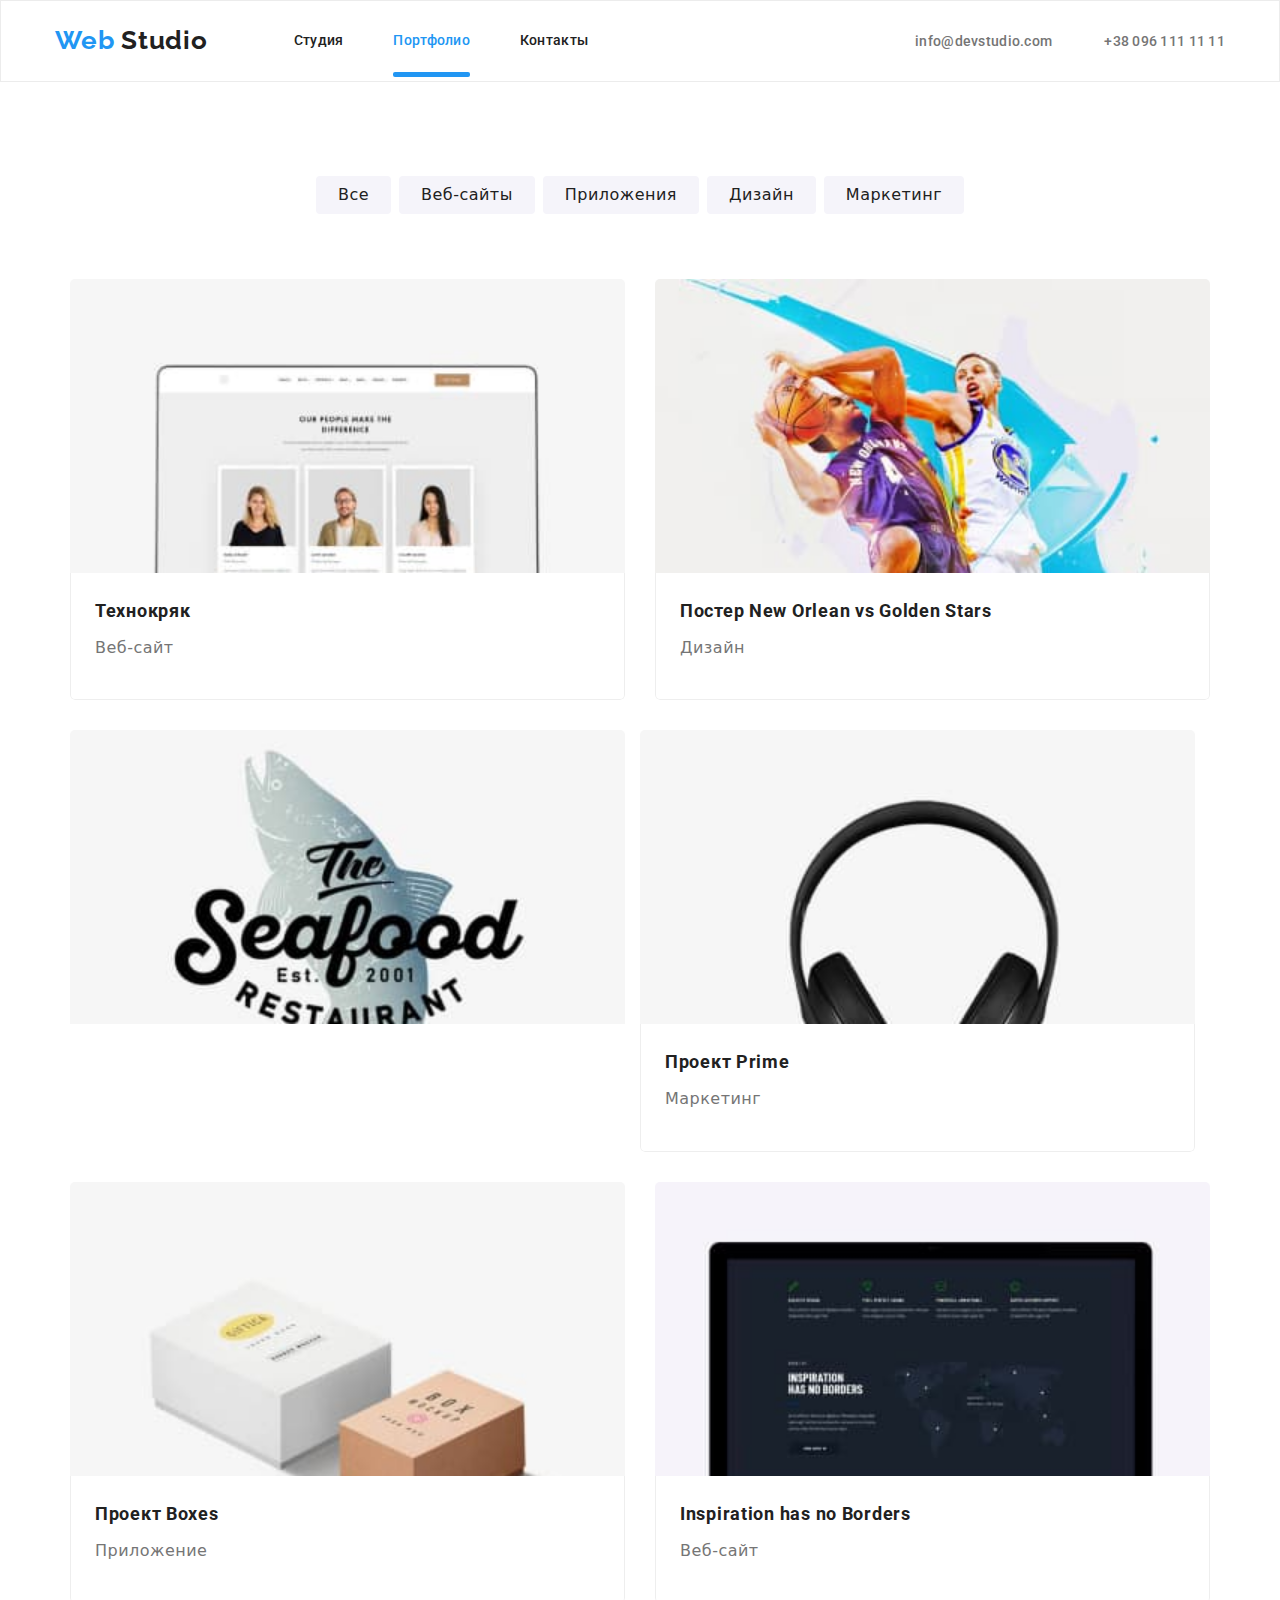
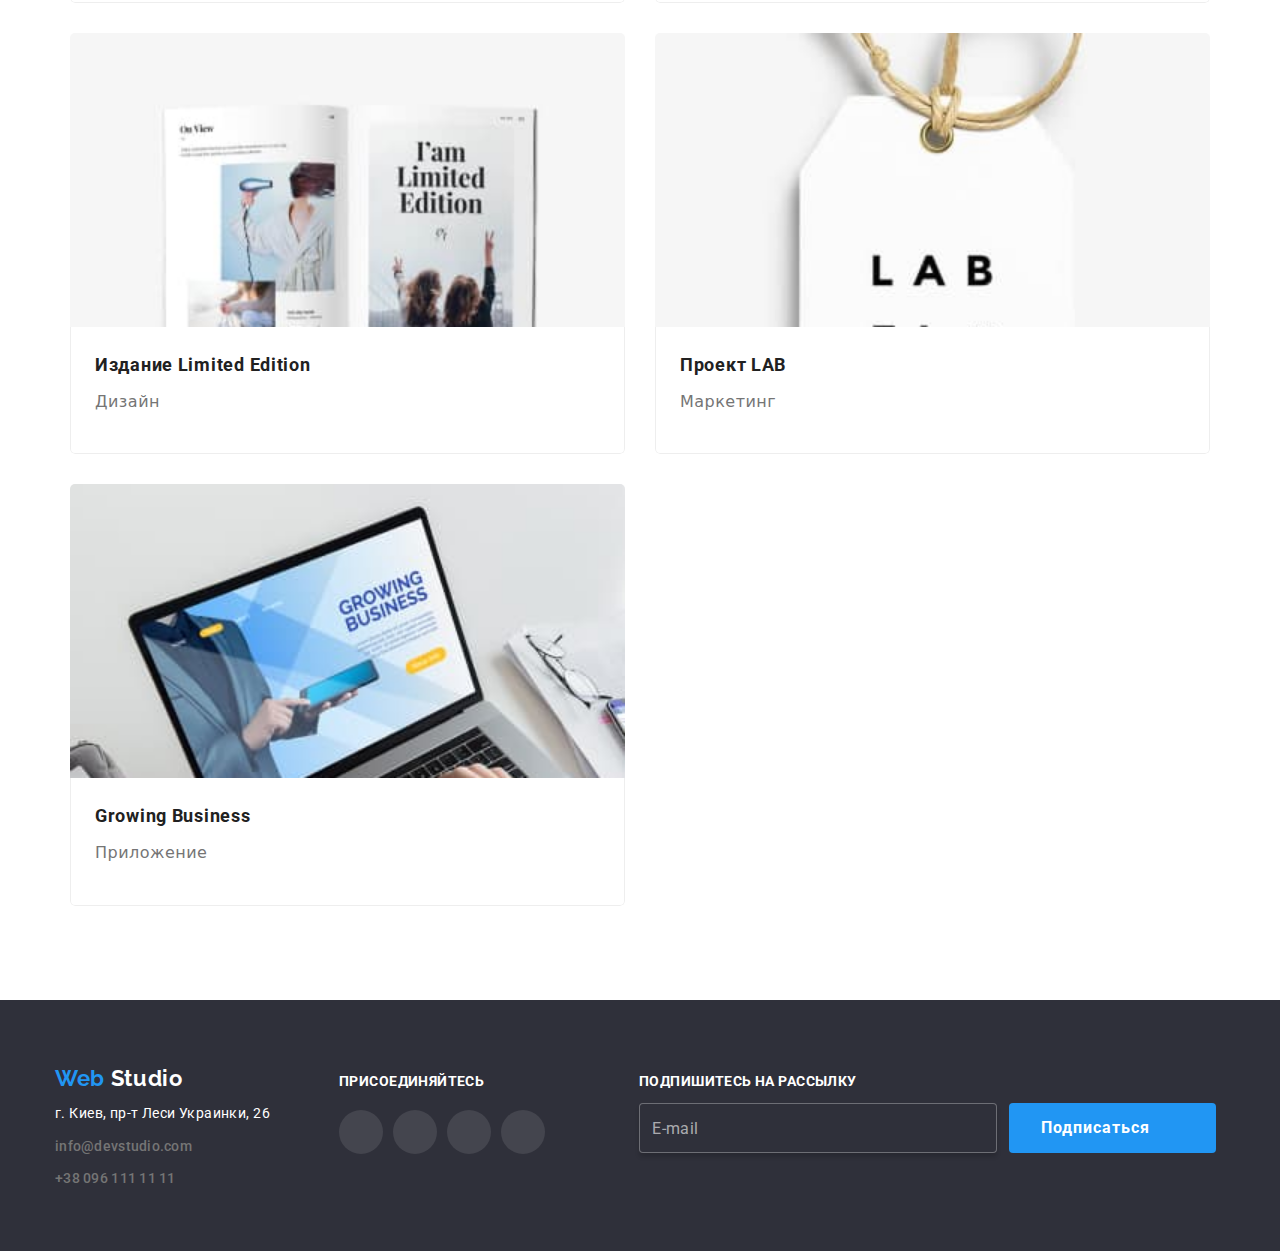
==== portfolio.html @ 2370dfe7 "Секция Примеры работ" ====
<!DOCTYPE html>
<html lang="ru">
  <head>
    <meta charset="UTF-8" />
    <meta name="viewport" content="width=device-width, initial-scale=1.0" />
    <link
      href="https://fonts.googleapis.com/css2?family=Raleway:wght@700&amp;family=Roboto:wght@400;500;700;900&amp;display=swap"
      rel="stylesheet"
    />
    <link rel="stylesheet" href="./css/main.min.css" />
    <title>Портфолио</title>
  </head>

  <body>
    <!-- Шапка сайта -->
    <header class="page-header">
      <div class="container">
        <nav class="site-nav">
            <a class="link logo" lang="en" href="./index.html" 
              ><span class="web">Web</span> Studio</a
            >
            <button 
            type="button" 
            class="menu-button"
            aria-expanded="false"
            aria-controls="menu"
            data-menu-button
            >
            <svg
              width="40"
              height="40"
              aria-label="Переключатель мобильного меню"
            >
              <use class="icon-closed" href="./images/sprite.svg#icon-menu-closed"></use>
              <use class="icon-opened" href="./images/sprite.svg#icon-menu-opened"></use>
            </svg>
            </button>
            <div class="menu" id="menu" data-menu>
            <ul class="main-nav list">
              <li><a href="./index.html" class="link">Студия</a></li>
              <li><a href="./portfolio.html" class="link current"><span class="link-name current">Портфолио</span></a></li>
              <li><a href="" class="link">Контакты</a></li>
            </ul>
          <ul class="contacts list">
            <li class="contacts-item">
              <a class="contacts-link" href="mailto:info@devstudio.com">
                <svg class="icon envelope">
                  <use href="./images/sprite.svg#envelope"></use>
                </svg>
                info@devstudio.com
              </a>
            </li>
            <li class="contacts-item">
              <a class="contacts-link" href="tel:380961111111">
                <svg class="icon smartphone">
                  <use href="./images/sprite.svg#smartphone"></use>
                </svg>
                +38 096 111 11 11</a
              >
            </li>
          </ul>
          </div>
      </nav>
      </div>
    </header>
    <main>
      <section class="portfolio">
        <div class="container">
        <h1 class="portfolio-title">Портфолио</h1>
        <!-- Фильтры -->
        <div class="portfolio nav-filters">
          <button type="button" class="portfolio-button">Все</button>
          <button type="button" class="portfolio-button">Веб-сайты</button>
          <button type="button" class="portfolio-button">Приложения</button>
          <button type="button" class="portfolio-button">Дизайн</button>
          <button type="button" class="portfolio-button">Маркетинг</button>
        </div>
        <!-- Примеры работ -->
        <ul class="examples-flex list">
          <li class="examples-item">
            <a>
              <div class="box">
                <div class="thumb">
                <img
                  class="img-card"
        srcset="
          ./images/portfolio/card1.jpg 1x,
          ./images/portfolio/card1@2x.jpg 2x
        "
        src="./images/portfolio/card1.jpg"
        alt="Открытый веб-сайт на экране ноутбука"
                />
                </div>
                <p class="examples-text">
                  Технокряк это современная площадка распространения
                  коронавируса. Компании используют эту платформу для цифрового
                  шпионажа и атак на защищённые сервера конкурентов.
                </p>
              </div>
              <div class="examples-info">
                <h2 class="examples-title">Технокряк</h2>
                <p class="examples-subtitle">Веб-сайт</p>
              </div>
            </a>
          </li>
          <li class="examples-item">
            <a>
              <div class="box">
                <div class="thumb">
                <img
                  class="img-card"
        srcset="
          ./images/portfolio/card2.jpg 1x,
          ./images/portfolio/card2@2x.jpg 2x
        "
        src="./images/portfolio/card2.jpg"
        alt="Дизайн постера с баскетболистами"
                />
                </div>
                <p class="examples-text">
                  Технокряк это современная площадка распространения
                  коронавируса. Компании используют эту платформу для цифрового
                  шпионажа и атак на защищённые сервера конкурентов.
                </p>
              </div>
              <div class="examples-info">
                <h2 class="examples-title">
                  <span>Постер New Orlean vs Golden Stars</span>
                </h2>
                <p class="examples-subtitle">Дизайн</p>
              </div>
            </a>
          </li>
          <li class="examples-item">
            <a>
              <div class="box">
                <div class="thumb">
                <img
                  class="img-card"
        srcset="
          ./images/portfolio/card3.jpg 1x,
          ./images/portfolio/card3@2x.jpg 2x
        "
        src="./images/portfolio/card3.jpg"
        alt="Приложение для ресторана с морской кухней"
                />
                <div class="thumb">
                <p class="examples-text">
                  Технокряк это современная площадка распространения
                  коронавируса. Компании используют эту платформу для цифрового
                  шпионажа и атак на защищённые сервера конкурентов.
                </p>
              </div>
              <div class="examples-info">
                <h2 class="examples-title">Ресторан Seafood</h2>
                <p class="examples-subtitle">Приложение</p>
              </div>
            </a>
          </li>
          <li class="examples-item">
            <a>
              <div class="box">
                <div class="thumb">
                <img
                  class="img-card"
        srcset="
          ./images/portfolio/card4.jpg 1x,
          ./images/portfolio/card4@2x.jpg 2x
        "
        src="./images/portfolio/card4.jpg"
        alt="Наушники"
                />
                </div>
                <p class="examples-text">
                  Технокряк это современная площадка распространения
                  коронавируса. Компании используют эту платформу для цифрового
                  шпионажа и атак на защищённые сервера конкурентов.
                </p>
              </div>
              <div class="examples-info">
                <h2 class="examples-title">Проект Prime</h2>
                <p class="examples-subtitle">Маркетинг</p>
              </div>
            </a>
          </li>
          <li class="examples-item">
            <a>
              <div class="box">
                <div class="thumb">
                <img
                  class="img-card"
        srcset="
          ./images/portfolio/card5.jpg 1x,
          ./images/portfolio/card5@2x.jpg 2x
        "
        src="./images/portfolio/card5.jpg"
        alt="Приложение Боксес"
                />
                </div>
                <p class="examples-text">
                  Технокряк это современная площадка распространения
                  коронавируса. Компании используют эту платформу для цифрового
                  шпионажа и атак на защищённые сервера конкурентов.
                </p>
              </div>
              <div class="examples-info">
                <h2 class="examples-title">Проект Boxes</h2>
                <p class="examples-subtitle">Приложение</p>
              </div>
            </a>
          </li>
          <li class="examples-item">
            <a>
              <div class="box">
                <div class="thumb">
                <img
                  class="img-card"
        srcset="
          ./images/portfolio/card6.jpg 1x,
          ./images/portfolio/card6@2x.jpg 2x
        "
        src="./images/portfolio/card6.jpg"
        alt="Веб-сайт на экране монитора"
                  />
                </div>
                <p class="examples-text">
                  Технокряк это современная площадка распространения
                  коронавируса. Компании используют эту платформу для цифрового
                  шпионажа и атак на защищённые сервера конкурентов.
                </p>
              </div>
              <div class="examples-info">
                <h2 class="examples-title">Inspiration has no Borders</h2>
                <p class="examples-subtitle">Веб-сайт</p>
              </div>
            </a>
          </li>
          <li class="examples-item">
            <a>
              <div class="box">
                <div class="thumb">
                <img
                  class="img-card"
        srcset="
          ./images/portfolio/card7.jpg 1x,
          ./images/portfolio/card7@2x.jpg 2x
        "
        src="./images/portfolio/card7.jpg"
        alt="Дизайн для издания в виде открытой книги"
                />
                </div>
                <p class="examples-text">
                  Технокряк это современная площадка распространения
                  коронавируса. Компании используют эту платформу для цифрового
                  шпионажа и атак на защищённые сервера конкурентов.
                </p>
              </div>
              <div class="examples-info">
                <h2 class="examples-title">Издание Limited Edition</h2>
                <p class="examples-subtitle">Дизайн</p>
              </div>
            </a>
          </li>
          <li class="examples-item">
            <a>
              <div class="box">
                <div class="thumb">
                <img
                  class="img-card"
        srcset="
          ./images/portfolio/card8.jpg 1x,
          ./images/portfolio/card8@2x.jpg 2x
        "
        src="./images/portfolio/card8.jpg"
        alt="Белый лэйб с английскими буквами названия проекта маркетинга"
                />
                </div>
                <p class="examples-text">
                  Технокряк это современная площадка распространения
                  коронавируса. Компании используют эту платформу для цифрового
                  шпионажа и атак на защищённые сервера конкурентов.
                </p>
              </div>
              <div class="examples-info">
                <h2 class="examples-title">Проект LAB</h2>
                <p class="examples-subtitle">Маркетинг</p>
              </div>
            </a>
          </li>
          <li class="examples-item">
            <a>
              <div class="box">
                <div class="thumb">
                <img
                  class="img-card"
        srcset="
          ./images/portfolio/card9.jpg 1x,
          ./images/portfolio/card9@2x.jpg 2x
        "
        src="./images/portfolio/card9.jpg"
        alt="Открытое приложение на экране ноутбука"
                />
                </div>
                <p class="examples-text">
                  Технокряк это современная площадка распространения
                  коронавируса. Компании используют эту платформу для цифрового
                  шпионажа и атак на защищённые сервера конкурентов.
                </p>
              </div>
              <div class="examples-info">
                <h2 class="examples-title">Growing Business</h2>
                <p class="examples-subtitle">Приложение</p>
              </div>
            </a>
          </li>
        </ul>
        </div>
      </section>
    </main>
    <!-- Футер -->
    <footer class="footer">
      <div class="container">
        <div class="footer-flex">
          <div class="footer-info">
            <a lang="en" href="./index.html" class="footer-logo"
              ><span class="web">Web</span> Studio</a
            >
            <address>
              <a
                href="https://www.google.com/maps/place/%D0%B1%D1%83%D0%BB.+%D0%9B%D0%B5%D1%81%D0%B8+%D0%A3%D0%BA%D1%80%D0%B0%D0%B8%D0%BD%D0%BA%D0%B8,+26,+%D0%9A%D0%B8%D0%B5%D0%B2,+02000/@50.4265807,30.5361971,17z/data=!3m1!4b1!4m5!3m4!1s0x40d4cf0e033ecbe9:0x57a4dffefec77da0!8m2!3d50.4265807!4d30.5383858"
                class="address"
                target="_blank"
                >г. Киев, пр-т Леси Украинки, 26</a
              >
            </address>
            <ul class="footer-contacts list">
              <li class="footer-contacts-link">
                <a class="contacts-link" href="mailto:info@devstudio.com"
                  >info@devstudio.com</a
                >
              </li>
              <li class="footer-contacts-link">
                <a class="contacts-link" href="tel:380961111111"
                  >+38 096 111 11 11</a
                >
              </li>
            </ul>
          </div>
          <!-- Ссылки на соц сети -->
          <div class="footer-join">
            <p class="socials-subtitle">присоединяйтесь</p>
            <ul class="footer-socials list">
              <li class="socials-item">
                <a
                  class="socials-link"
                  href="https://www.instagram.com/"
                  aria-label="Ссылка на Instagram"
                >
                  <svg class="social-icon footer" width="20" height="20">
                    <use href="./images/sprite.svg#instagram"></use>
                  </svg>
                </a>
              </li>
              <li class="socials-item">
                <a
                  class="socials-link"
                  href="https://www.twitter.com/"
                  aria-label="Ссылка на Twitter"
                >
                  <svg class="social-icon footer" width="20" height="20">
                    <use href="./images/sprite.svg#twitter"></use>
                  </svg>
                </a>
              </li>
              <li class="socials-item">
                <a
                  class="socials-link"
                  href="https://www.facebook.com/"
                  aria-label="Ссылка на Facebook"
                >
                  <svg class="social-icon footer" width="20" height="20">
                    <use href="./images/sprite.svg#facebook"></use>
                  </svg>
                </a>
              </li>
              <li class="socials-item">
                <a
                  class="socials-link"
                  href="https://www.linkedin.com/"
                  aria-label="Ссылка на LinkedIn"
                >
                  <svg class="social-icon footer" width="20" height="20">
                    <use href="./images/sprite.svg#linkedin"></use></svg></a>
              </li>
            </ul>
          </div>
          <form class="form js-speaker-form" autocomplete="off">
            <p class="subtitle-subscription">подпишитесь на рассылку</p>    
        <div class="form-subscription">
        <input
          type="email"
          name="mail"
          id="mail"
          placeholder="E-mail"
        />
        <button type="submit">Подписаться<svg class="icon-send">
          <use href="./images/sprite.svg#send"></use></svg>
        </button>
      </form>
      </div>
    </footer>
    <div class="backdrop is-hidden" data-backdrop>
      <form class="modal js-speaker-form" autocomplete="off">
        <h2 class="form-title">Оставьте свои данные, мы вам перезвоним</h2>
        <div class="form-field">
          <span class="form-icon">
            <svg class="icon-modal-mail" width=15 height=12>
              <use href="./images/sprite.svg#icon-modal-name"></use>
            </svg>
          </span>
          <input
          type="text"
          class="form-input"
          name="name"
          id="name"
          placeholder=" "
          />
          <label for="name" class="form-label">Имя</label>
        </div>
        <div class="form-field">
      <span class="form-icon">
        <svg class="icon-modal-mail" width=15 height=12>
           <use href="./images/sprite.svg#icon-modal-phone"></use>
          </svg>
      </span>
      <input
          type="tel"
          class="form-input"
          name="telephone"
          id="telephone"
          placeholder=" "
        />
        <label for="telephone" class="form-label">Телефон</label>
      </div>
      <div class="form-field">
        <span class="form-icon">
          <svg class="icon-modal-mail" width=15 height=12>
           <use href="./images/sprite.svg#icon-modal-mail"></use>
          </svg>
        </span>
        <input
          type="email"
          class="form-input"
          name="mail"
          id="mail"
          placeholder=" "
        />
        <label for="mail" class="form-label">Почта</label>
      </div>
      <div class="form-field-comment">
        <textarea
          class="form-textarea"
          name="comment"
          id="comment"
          rows="8"
          placeholder=" "
        ></textarea>
        <label for="comment" class="form-comment">Комментарий</label>
      </div>
       <label class="form-checkbox">
              <input
                class="input-checkbox"
                type="checkbox"
                name="term"
                value="term"
              />
            <span class="icon-checkbox"></span>
            <span class="label-checkbox">Соглашаюсь с рассылкой и принимаю
              <a class="text-link" href="">Условия договора</a></span>
            </label>
      <button class="button-send">Отправить</button>
              <button class="btn-close" data-close-modal></button>
            </form>
      </div>
          </div>
     <script src="./js/menu.js"></script>
  </body>
</html>
---- css/main.min.css ----
/*! modern-normalize v0.6.0 | MIT License | https://github.com/sindresorhus/modern-normalize */*,*::before,*::after{-webkit-box-sizing:border-box;box-sizing:border-box}:root{-moz-tab-size:4;-o-tab-size:4;tab-size:4}html{line-height:1.15;-webkit-text-size-adjust:100%}body{margin:0}body{font-family:system-ui,-apple-system,"Segoe UI",Roboto,Helvetica,Arial,sans-serif,"Apple Color Emoji","Segoe UI Emoji"}hr{height:0}abbr[title]{-webkit-text-decoration:underline dotted;text-decoration:underline dotted}b,strong{font-weight:bolder}code,kbd,samp,pre{font-family:SFMono-Regular, Consolas, "Liberation Mono", Menlo, monospace;font-size:1em}small{font-size:80%}sub,sup{font-size:75%;line-height:0;position:relative;vertical-align:baseline}sub{bottom:-0.25em}sup{top:-0.5em}button,input,optgroup,select,textarea{font-family:inherit;font-size:100%;line-height:1.15;margin:0}button,select{text-transform:none}button,[type="button"],[type="reset"],[type="submit"]{-webkit-appearance:button}button::-moz-focus-inner,[type="button"]::-moz-focus-inner,[type="reset"]::-moz-focus-inner,[type="submit"]::-moz-focus-inner{border-style:none;padding:0}button:-moz-focusring,[type="button"]:-moz-focusring,[type="reset"]:-moz-focusring,[type="submit"]:-moz-focusring{outline:1px dotted ButtonText}fieldset{padding:0.35em 0.75em 0.625em}legend{padding:0}progress{vertical-align:baseline}[type="number"]::-webkit-inner-spin-button,[type="number"]::-webkit-outer-spin-button{height:auto}[type="search"]{-webkit-appearance:textfield;outline-offset:-2px}[type="search"]::-webkit-search-decoration{-webkit-appearance:none}::-webkit-file-upload-button{-webkit-appearance:button;font:inherit}summary{display:list-item}.main-nav,.contacts{font-family:"Roboto",sans-serif;background-color:white;color:#757575}.logo,.main-nav .link,.contacts-link,.workers-link,.clients-link,.footer-logo,address a,.footer-contacts-link,.socials-link,.examples-item{text-decoration:none}.main-nav,.contacts,.benefits-flex,.products-flex,.workers-flex,.workers-socials.list,.clients-flex,.footer-contacts,.footer-socials,.examples-flex{margin:0;padding:0;list-style:none}.image{display:block;max-width:100%}.benefits-title,.portfolio-title{position:absolute;width:1px;height:1px;margin:-1px;border:0;padding:0;clip:rect(0 0 0 0);overflow:hidden}.hero-button,.form-subscription button,.button-send{display:inline-block;-webkit-box-align:center;-ms-flex-align:center;align-items:center;padding:10px 32px;min-width:200px;min-height:50px;border:0px;border-radius:4px;font-family:"Roboto",sans-serif;color:#fff;background-color:#2196f3;font-weight:700;font-size:16px;line-height:1.87;letter-spacing:0.06em;cursor:pointer}.container{padding-left:15px;padding-right:15px;margin-right:auto;margin-left:auto}@media screen and (min-width: 480px){.container{width:480px}}@media screen and (min-width: 768px){.container{width:768px}}@media screen and (min-width: 1200px){.container{width:1200px}}.page-header{position:relative;width:100%;border:1px solid #ececec}.site-nav{display:-webkit-box;display:-ms-flexbox;display:flex}@media screen and (max-width: 767px){.site-nav{-webkit-box-pack:justify;-ms-flex-pack:justify;justify-content:space-between}}.logo{color:#212121;font-family:"Raleway",sans-serif;font-weight:700;letter-spacing:0.03em}@media screen and (max-width: 767px){.logo{padding:16px 0px;font-size:24px;line-height:1.16}}@media screen and (min-width: 768px){.logo{padding:26px 0px;font-size:24px;line-height:1.16}}@media screen and (min-width: 1200px){.logo{padding:24px 0px;font-size:26px;line-height:1.19}}.web{color:#2196f3}.menu-button{margin:0;padding:0;border:none;background-color:transparent}@media screen and (min-width: 768px){.menu-button{display:none}}.menu-button .icon-closed{display:none}.menu-button.is-open .icon-closed{display:block}.menu-button.is-open .icon-opened{display:none}.menu{font-family:"Roboto",sans-serif;font-weight:500;letter-spacing:0.02em}@media screen and (max-width: 767px){.menu{display:none;position:absolute;top:100%;left:0;width:100%;height:393px;background-color:white;text-align:center;font-size:18px}.menu.is-open{display:block;z-index:999}}@media screen and (min-width: 768px){.menu{display:-webkit-box;display:-ms-flexbox;display:flex;margin-left:auto}}@media screen and (max-width: 767px){.main-nav{display:block;margin-top:60px;font-size:18px}}@media screen and (min-width: 768px){.main-nav{display:-webkit-box;display:-ms-flexbox;display:flex;-ms-flex-wrap:wrap;flex-wrap:wrap;margin-top:0px;font-size:14px}}@media screen and (max-width: 767px){.main-nav>li:not(:first-child){margin-top:40px}}@media screen and (min-width: 768px){.main-nav>li:not(:first-child){margin-left:50px}}@media screen and (min-width: 768px){.main-nav>li{padding:32px 0px}}.main-nav .link{position:relative;display:block;color:#212121;line-height:1.1;letter-spacing:0.02em;-webkit-transition:color 250ms cubic-bezier(0.4, 0, 0.2, 1);transition:color 250ms cubic-bezier(0.4, 0, 0.2, 1)}.main-nav .link:hover,.main-nav .link:focus{color:#2196f3}.main-nav .link.current{color:#2196f3}.link-name{position:relative}.main-nav .link-name.current::after{content:"";position:absolute;display:block;width:100%;margin-top:8px;left:0;height:5px;border-radius:2px;background-color:#2196f3;-webkit-transition:color 250ms cubic-bezier(0.4, 0, 0.2, 1);transition:color 250ms cubic-bezier(0.4, 0, 0.2, 1)}@media screen and (min-width: 768px){.main-nav .link-name.current::after{top:32px}}@media screen and (max-width: 1199px){.contacts{display:block}}@media screen and (max-width: 767px){.contacts{margin-top:60px;font-size:18px}}@media screen and (min-width: 768px){.contacts{margin-top:21px;margin-bottom:21px;margin-left:84px;font-size:12px;-webkit-box-align:center;-ms-flex-align:center;align-items:center}}@media screen and (min-width: 1200px){.contacts{display:-webkit-box;display:-ms-flexbox;display:flex;margin-top:0px;margin-bottom:0px;font-size:14px;margin-left:305px}}@media screen and (min-width: 1200px){.contacts-item{padding:32px 0px}}@media screen and (max-width: 767px){.contacts>li:not(:first-child){margin-top:16px}}@media screen and (min-width: 768px){.contacts>li:not(:first-child){margin-top:10px}}@media screen and (min-width: 1200px){.contacts>li:not(:first-child){margin-top:0px;margin-left:30px}}.contacts-link{display:-webkit-inline-box;display:-ms-inline-flexbox;display:inline-flex;-webkit-box-align:center;-ms-flex-align:center;align-items:center;color:#757575;font-weight:500;line-height:1.16;letter-spacing:0.02em;-webkit-transition:color 250ms cubic-bezier(0.4, 0, 0.2, 1);transition:color 250ms cubic-bezier(0.4, 0, 0.2, 1)}.contacts-link:hover,.contacts-link:focus{color:#2196f3}@media screen and (max-width: 767px){.сontacts-item:not(:first-child){margin-top:16px}}.icon{display:inline-block;padding:0;background-repeat:no-repeat;fill:currentColor;cursor:pointer}@media screen and (max-width: 767px) and (min-width: 1200px){.contacts-link>.icon{width:16px;height:11px;margin-right:10px}}@media screen and (min-width: 768px){.contacts-link>.icon{width:14px;height:10px;margin-right:8px}}.hero-content{position:relative;margin-left:auto;margin-right:auto;padding-top:118px;max-width:640px;min-height:400px;text-align:center;background-color:#757575;background-repeat:no-repeat;background-position:center;background-size:cover;background-image:-webkit-gradient(linear, left top, right top, from(rgba(47,48,58,0.8)), to(rgba(47,48,58,0.8))),url("../images/hero/hero-mobile.jpg");background-image:linear-gradient(to right, rgba(47,48,58,0.8), rgba(47,48,58,0.8)),url("../images/hero/hero-mobile.jpg")}@media screen and (-webkit-min-device-pixel-ratio: 2), screen and (min-resolution: 2dppx){.hero-content{background-image:-webkit-gradient(linear, left top, right top, from(rgba(47,48,58,0.8)), to(rgba(47,48,58,0.8))),url("../images/hero/hero-mobile@2x.jpg");background-image:linear-gradient(to right, rgba(47,48,58,0.8), rgba(47,48,58,0.8)),url("../images/hero/hero-mobile@2x.jpg")}}@media screen and (min-width: 768px){.hero-content{max-width:1024px;min-height:400px;background-image:-webkit-gradient(linear, left top, right top, from(rgba(47,48,58,0.8)), to(rgba(47,48,58,0.8))),url("../images/hero/hero-tablet.jpg");background-image:linear-gradient(to right, rgba(47,48,58,0.8), rgba(47,48,58,0.8)),url("../images/hero/hero-tablet.jpg")}}@media screen and (-webkit-min-device-pixel-ratio: 2), screen and (min-resolution: 2dppx){.hero-content{background-image:-webkit-gradient(linear, left top, right top, from(rgba(47,48,58,0.8)), to(rgba(47,48,58,0.8))),url("../images/hero/hero-tablet@2x.jpg");background-image:linear-gradient(to right, rgba(47,48,58,0.8), rgba(47,48,58,0.8)),url("../images/hero/hero-tablet@2x.jpg")}}@media screen and (min-width: 1200px){.hero-content{padding-top:200px;max-width:1600px;min-height:600px;background-image:-webkit-gradient(linear, left top, right top, from(rgba(47,48,58,0.8)), to(rgba(47,48,58,0.8))),url("../images/hero/hero-desktop.jpg");background-image:linear-gradient(to right, rgba(47,48,58,0.8), rgba(47,48,58,0.8)),url("../images/hero/hero-desktop.jpg")}}@media screen and (-webkit-min-device-pixel-ratio: 2), screen and (min-resolution: 2dppx){.hero-content{background-image:-webkit-gradient(linear, left top, right top, from(rgba(47,48,58,0.8)), to(rgba(47,48,58,0.8))),url("../images/hero/hero-desktop@2x.jpg");background-image:linear-gradient(to right, rgba(47,48,58,0.8), rgba(47,48,58,0.8)),url("../images/hero/hero-desktop@2x.jpg")}}.hero-title{margin-top:0;margin-bottom:30px;color:#fff;font-family:"Roboto",sans-serif;text-align:center;font-weight:900;letter-spacing:0.06em;text-transform:uppercase}@media screen and (max-width: 1199px){.hero-title{font-size:26px;line-height:1.62}}@media screen and (min-width: 1200px){.hero-title{font-size:44px;line-height:1.36}}@media screen and (max-width: 1199px){.benefits{padding:60px 0px}}@media screen and (min-width: 1200px){.benefits{padding:94px 0px;margin:auto}}@media screen and (min-width: 768px){.benefits-flex{display:-webkit-box;display:-ms-flexbox;display:flex;-ms-flex-wrap:wrap;flex-wrap:wrap;margin:-15px}}.benefits-item{width:100%}@media screen and (min-width: 480px){.benefits-item{width:450px}}@media screen and (max-width: 767px){.benefits-item:not(:first-child){margin-top:30px}}@media screen and (min-width: 768px){.benefits-item{width:calc((100% - 4 * 15px) / 2);margin:15px}}@media screen and (min-width: 1200px){.benefits-item{width:calc((100% - 8 * 15px) / 4)}}.benefits-item:nth-child(4n){margin-right:0px}.benefits-icon{display:block;width:100%;height:120px;padding:25px 100px;border-radius:4px;background-color:#f5f4fa;background-repeat:no-repeat;background-position:center}.benefits-subtitle{margin-top:30px;margin-bottom:10px;font-family:"Roboto",sans-serif;color:#212121;text-transform:uppercase;font-weight:700;font-size:14px;line-height:1}@media screen and (max-width: 767px){.benefits-subtitle{text-align:center}}.benefits-text{font-family:"Roboto",sans-serif;color:#757575;font-weight:400;font-size:14px;line-height:1.7;letter-spacing:0.03em}@media screen and (max-width: 1199px){.products{display:none}}@media screen and (min-width: 1200px){.products{padding-top:94px;padding-bottom:94px;border-top:1px solid #ececec}}.products-title{margin-top:0;margin-bottom:50px;color:#212121;font-weight:700;font-size:36px;line-height:1.16;letter-spacing:0.03em;text-align:center}.products-flex{display:-webkit-box;display:-ms-flexbox;display:flex;-ms-flex-wrap:wrap;flex-wrap:wrap}.products-item{position:relative;width:370px;height:294px;margin-right:30px}.products-item:nth-child(3n){margin-right:0px}.products-text{position:absolute;width:100%;height:70px;bottom:0;margin:0;padding:27px;color:#fff;background:rgba(47,48,58,0.8);border-radius:0px 0px 4px 4px;font-family:"Roboto",sans-serif;font-weight:700;font-size:14px;line-height:1.14;text-align:center;letter-spacing:0.03em;text-transform:uppercase}.workers{background-color:#f5f4fa}@media screen and (max-width: 1199px){.workers{padding-top:60px;padding-bottom:60px}}@media screen and (min-width: 1200px){.workers{padding-top:94px;padding-bottom:94px}}.workers-title{margin-top:0;color:#212121;font-family:"Roboto",sans-serif;font-weight:700;letter-spacing:0.03em;text-align:center}@media screen and (max-width: 1199px){.workers-title{margin-bottom:30px;font-size:28px;line-height:1.17}}@media screen and (min-width: 1200px){.workers-title{margin-bottom:50px;font-size:36px;line-height:1.2}}@media screen and (min-width: 768px){.workers-flex{display:-webkit-box;display:-ms-flexbox;display:flex;-ms-flex-wrap:wrap;flex-wrap:wrap;margin:-15px}}.workers-item{border-radius:4px;background-color:#fff;-webkit-box-shadow:0px 2px 1px rgba(0,0,0,0.2),0px 1px 1px rgba(0,0,0,0.14),0px 1px 3px rgba(0,0,0,0.12);box-shadow:0px 2px 1px rgba(0,0,0,0.2),0px 1px 1px rgba(0,0,0,0.14),0px 1px 3px rgba(0,0,0,0.12)}@media screen and (min-width: 480px){.workers-item{width:450px}}@media screen and (max-width: 767px){.workers-item:not(:first-child){margin-top:30px}}@media screen and (min-width: 768px){.workers-item{width:calc((100% - 4 * 15px) / 2);margin:15px}}@media screen and (min-width: 1200px){.workers-item{width:calc((100% - 8 * 15px) / 4)}}.workers-item:nth-child(4n){margin-right:0px}.workers-item:nth-child(4n){margin-right:0px}@media screen and (max-width: 767px){.thumb{height:320px}}@media screen and (min-width: 768px){.thumb{height:260px}}.img-worker{display:block;width:100%;height:100%;-o-object-fit:cover;object-fit:cover;-o-object-position:top;object-position:top}.workers-subtitle{margin-top:30px;margin-bottom:0px;color:#212121;font-family:"Roboto",sans-serif;font-weight:500;font-size:16px;line-height:1;letter-spacing:0.03em;text-align:center}.workers-text{margin-top:10px;color:#757575;font-family:"Roboto",sans-serif;font-weight:400;font-size:16px;line-height:1;letter-spacing:0.03em;text-align:center}.workers-socials.list{display:-webkit-box;display:-ms-flexbox;display:flex;-webkit-box-pack:center;-ms-flex-pack:center;justify-content:center;margin-top:16px;margin-bottom:24px}.workers-socials.item{margin-right:10px}.workers-socials.item:nth-child(4n){margin-right:0px}.workers-link{display:-webkit-box;display:-ms-flexbox;display:flex;-webkit-box-pack:center;-ms-flex-pack:center;justify-content:center;-webkit-box-align:center;-ms-flex-align:center;align-items:center;width:44px;height:44px;border-radius:50%;color:#afb1b8;-webkit-transition:background-color 250ms cubic-bezier(0.4, 0, 0.2, 1),color 250ms cubic-bezier(0.4, 0, 0.2, 1);transition:background-color 250ms cubic-bezier(0.4, 0, 0.2, 1),color 250ms cubic-bezier(0.4, 0, 0.2, 1)}.workers-link:hover,.workers-link:focus{color:#fff;background-color:#2196f3}.social-icon{fill:currentColor}.social-icon:hover,.social-icon:focus{fill:#fff}@media screen and (max-width: 1199px){.clients{padding:60px 0px}}@media screen and (min-width: 1200px){.clients{padding-top:94px;padding-bottom:94px}}.clients-title{margin-top:0px;color:#212121;font-family:"Roboto",sans-serif;font-weight:700;text-align:center;letter-spacing:0.03em}@media screen and (max-width: 1199px){.clients-title{margin-bottom:30px;font-size:28px;line-height:1.17}}@media screen and (min-width: 1200px){.clients-title{margin-bottom:50px;font-size:36px;line-height:1.2}}.clients-flex{display:-webkit-box;display:-ms-flexbox;display:flex;-ms-flex-wrap:wrap;flex-wrap:wrap;margin:-15px}.clients-item{background-color:#fff}@media screen and (max-width: 767px){.clients-item{width:calc((100% - 4 * 15px) / 2);margin:15px}}@media screen and (min-width: 768px){.clients-item{width:calc((100% - 6 * 15px) / 3);margin:15px}}@media screen and (min-width: 1200px){.clients-item{width:calc((100% - 12 * 15px) / 6)}}.clients-link{display:-webkit-box;display:-ms-flexbox;display:flex;height:90px;-webkit-box-align:center;-ms-flex-align:center;align-items:center;-webkit-box-pack:center;-ms-flex-pack:center;justify-content:center;color:#afb1b8;border:1px solid #afb1b8;border-radius:4px;-webkit-transition:color 250ms cubic-bezier(0.4, 0, 0.2, 1),border-color 250ms cubic-bezier(0.4, 0, 0.2, 1);transition:color 250ms cubic-bezier(0.4, 0, 0.2, 1),border-color 250ms cubic-bezier(0.4, 0, 0.2, 1)}.clients-link:hover,.clients-link:focus{color:#2196f3;border-color:#2196f3}.clients-icon{fill:currentColor;cursor:pointer}footer{background-color:#2f303a}.footer-flex{padding:60px 0px}@media screen and (max-width: 767px){.footer-flex{display:block}}@media screen and (max-width: 1199px){.footer-flex{display:-webkit-box;display:-ms-flexbox;display:flex;-ms-flex-wrap:wrap;flex-wrap:wrap;-ms-flex-pack:distribute;justify-content:space-around}}@media screen and (min-width: 1200px){.footer-flex{display:-webkit-box;display:-ms-flexbox;display:flex;-webkit-box-align:baseline;-ms-flex-align:baseline;align-items:baseline}}@media screen and (max-width: 767px){.footer-info,.footer-join{width:100%;text-align:center}}@media screen and (max-width: 1199px){.footer-info,.footer-join{text-align:center}}.footer-logo{color:#fff;font-family:"Raleway",sans-serif;font-weight:700;font-size:22px;line-height:1.18;letter-spacing:0.03em}address a{display:block;margin-top:10px;color:#fff;font-style:normal;font-family:"Roboto",sans-serif;font-weight:400;font-size:14px;line-height:1.7;letter-spacing:0.03em}.footer-contacts{display:block;background-color:#2f303a;font-family:"Roboto",sans-serif;font-weight:400;font-size:14px;line-height:1.7;letter-spacing:0.03em;color:rgba(255,255,255,0.6)}@media screen and (max-width: 1199px){.footer-contacts{margin-bottom:60px}}.footer-contacts-link{margin-top:9px}@media screen and (max-width: 767px){.footer-join{margin-bottom:60px}}@media screen and (min-width: 1200px){.footer-join{display:block;margin-left:69px}}.socials-subtitle{margin:0;color:#fff;font-family:"Roboto",sans-serif;font-weight:700;font-size:14px;line-height:1.1;letter-spacing:0.03em;text-transform:uppercase}.footer-socials{display:-webkit-box;display:-ms-flexbox;display:flex;margin-top:21px;-webkit-box-pack:center;-ms-flex-pack:center;justify-content:center}@media screen and (min-width: 1200px){.footer-socials{-webkit-box-pack:justify;-ms-flex-pack:justify;justify-content:space-between}}.socials-item{margin-right:10px}.socials-item:nth-child(4n){margin-right:0px}.socials-link{display:-webkit-box;display:-ms-flexbox;display:flex;-webkit-box-pack:center;-ms-flex-pack:center;justify-content:center;-webkit-box-align:center;-ms-flex-align:center;align-items:center;width:44px;height:44px;border-radius:50%;background-color:rgba(255,255,255,0.1);-webkit-transition:background-color 250ms cubic-bezier(0.4, 0, 0.2, 1),color 250ms cubic-bezier(0.4, 0, 0.2, 1);transition:background-color 250ms cubic-bezier(0.4, 0, 0.2, 1),color 250ms cubic-bezier(0.4, 0, 0.2, 1)}.socials-link:hover,.socials-link:focus{color:#fff;background-color:#2196f3}.social-icon.footer{fill:#fff}@media screen and (max-width: 1199px){.form-subscription{display:block;text-align:center}}@media screen and (min-width: 1200px){.form-subscription{display:-webkit-inline-box;display:-ms-inline-flexbox;display:inline-flex;margin-left:94px}}.subtitle-subscription{color:#fff;font-family:"Roboto",sans-serif;font-weight:700;font-size:14px;line-height:1.1;letter-spacing:0.03em;text-transform:uppercase}@media screen and (max-width: 1199px){.subtitle-subscription{margin:0;width:100%;text-align:center}}@media screen and (min-width: 1200px){.subtitle-subscription{margin-left:94px}}.form-subscription input{padding:18px 12px;-webkit-box-align:center;-ms-flex-align:center;align-items:center;border:1px solid rgba(255,255,255,0.3);-webkit-box-shadow:0px 4px 4px rgba(0,0,0,0.15);box-shadow:0px 4px 4px rgba(0,0,0,0.15);border-radius:4px;height:50px;font-weight:400;font-size:16px;line-height:1.87;letter-spacing:0.03em;background-color:#2f303a}@media screen and (max-width: 1199px){.form-subscription input{margin-top:20px;width:100%}}@media screen and (min-width: 1200px){.form-subscription input{width:358px}}.form-subscription input::-webkit-input-placeholder{font-family:"Roboto",sans-serif;color:rgba(255,255,255,0.6)}.form-subscription input:-ms-input-placeholder{font-family:"Roboto",sans-serif;color:rgba(255,255,255,0.6)}.form-subscription input::-ms-input-placeholder{font-family:"Roboto",sans-serif;color:rgba(255,255,255,0.6)}.form-subscription input::placeholder{font-family:"Roboto",sans-serif;color:rgba(255,255,255,0.6)}.form-subscription button{display:-webkit-inline-box;display:-ms-inline-flexbox;display:inline-flex;-webkit-box-align:center;-ms-flex-align:center;align-items:center}@media screen and (max-width: 1199px){.form-subscription button{margin-top:20px}}@media screen and (min-width: 1200px){.form-subscription button{margin-left:12px}}.icon-send{width:24px;height:24px;margin-left:10px}.backdrop{position:fixed;padding:93px 15px;top:0;left:0;width:100%;height:100%;text-align:center;background-color:rgba(0,0,0,0.2);overflow-y:scroll;-webkit-transition:opacity 250ms cubic-bezier(0.4, 0, 0.2, 1);transition:opacity 250ms cubic-bezier(0.4, 0, 0.2, 1)}.backdrop.is-hidden{display:none}.backdrop.is-hidden .modal{-webkit-transform:translate(-50%, -50%) scale(1.1);transform:translate(-50%, -50%) scale(1.1)}.modal{text-align:center;padding:40px;background-color:#fff;-webkit-box-shadow:0px 2px 1px rgba(0,0,0,0.2),0px 1px 1px rgba(0,0,0,0.14),0px 1px 3px rgba(0,0,0,0.12);box-shadow:0px 2px 1px rgba(0,0,0,0.2),0px 1px 1px rgba(0,0,0,0.14),0px 1px 3px rgba(0,0,0,0.12);border-radius:4px;font-family:"Roboto",sans-serif}@media screen and (min-width: 480px){.modal{position:absolute;top:10%;left:50%;-webkit-transform:translate(-50%, 0);transform:translate(-50%, 0);max-width:450px;max-height:609px;width:100%}}@media screen and (min-width: 1200px){.modal{max-width:528px;max-height:581px;width:100%}}.btn-close{display:-webkit-box;display:-ms-flexbox;display:flex;position:absolute;width:30px;height:30px;border:none;border-radius:50%;background-image:url("../images/modal-icons/btn-close.svg");background-size:contain;background-repeat:no-repeat;cursor:pointer}@media screen and (max-width: 479px){.btn-close{top:25%;right:5%}}@media screen and (min-width: 480px){.btn-close{top:1%;right:2%}}.btn-close:hover,.btn-close:focus{fill:var(#2196f3)}.form-title{margin-top:0px;margin-bottom:30px;font-weight:700;font-size:20px;line-height:1.15;letter-spacing:0.03em;text-align:center;color:#212121}.form-field{position:relative;margin-bottom:28px}.form-field:focus-within>.form-label{color:#2196f3;font-size:12px;-webkit-transform:translateY(-42px) translateX(-32px);transform:translateY(-42px) translateX(-32px)}.form-field:focus-within>.form-icon{fill:#2196f3}.form-label{position:absolute;font-weight:400;font-size:14px;line-height:1.14;letter-spacing:0.01em;top:50%;left:42px;-webkit-transform:translateY(-50%);transform:translateY(-50%);-webkit-transition:-webkit-transform 250ms cubic-bezier(0.4, 0, 0.2, 1);transition:-webkit-transform 250ms cubic-bezier(0.4, 0, 0.2, 1);transition:transform 250ms cubic-bezier(0.4, 0, 0.2, 1);transition:transform 250ms cubic-bezier(0.4, 0, 0.2, 1), -webkit-transform 250ms cubic-bezier(0.4, 0, 0.2, 1)}.form-label,.form-comment{color:#757575}.form-input,.form-textarea{display:-webkit-inline-box;display:-ms-inline-flexbox;display:inline-flex;border:1px solid rgba(33,33,33,0.2);border-radius:4px;outline:0px}.form-input{margin:0;padding:12px 18px;padding-left:42px;width:100%;height:40px}.form-input:hover,.form-input:focus{border:1px solid #2196f3}.form-input:not(:placeholder-shown)+.form-label{-webkit-transform:translateY(-42px) translateX(-32px);transform:translateY(-42px) translateX(-32px)}.form-icon{position:absolute;display:inline-block;top:50%;left:16px;-webkit-transform:translateY(-50%);transform:translateY(-50%);-webkit-transition:-webkit-transform 250ms cubic-bezier(0.4, 0, 0.2, 1);transition:-webkit-transform 250ms cubic-bezier(0.4, 0, 0.2, 1);transition:transform 250ms cubic-bezier(0.4, 0, 0.2, 1);transition:transform 250ms cubic-bezier(0.4, 0, 0.2, 1), -webkit-transform 250ms cubic-bezier(0.4, 0, 0.2, 1)}.form-field-comment{position:relative;margin-bottom:20px}.form-field-comment:focus-within>.form-comment{-webkit-transform:translateY(-42px);transform:translateY(-42px);color:#2196f3;font-size:12px}.form-textarea{display:block;resize:none;padding:12px 16px;width:100%;height:120px}.form-textarea:hover,.form-textarea:focus{border:1px solid #2196f3}.form-textarea:not(:placeholder-shown)+.form-comment{-webkit-transform:translateY(-42px);transform:translateY(-42px)}.form-comment{position:absolute;top:20px;left:16px;-webkit-transform:translateY(-50%);transform:translateY(-50%);-webkit-transition:-webkit-transform 250ms cubic-bezier(0.4, 0, 0.2, 1);transition:-webkit-transform 250ms cubic-bezier(0.4, 0, 0.2, 1);transition:transform 250ms cubic-bezier(0.4, 0, 0.2, 1);transition:transform 250ms cubic-bezier(0.4, 0, 0.2, 1), -webkit-transform 250ms cubic-bezier(0.4, 0, 0.2, 1);font-weight:400;font-size:14px;line-height:1.14;letter-spacing:0.01em}.form-checkbox{display:-webkit-box;display:-ms-flexbox;display:flex;text-align:center;-webkit-box-align:center;-ms-flex-align:center;align-items:center;-webkit-box-pack:center;-ms-flex-pack:center;justify-content:center}.input-checkbox{position:absolute;width:1px;height:1px;margin:-1px;border:0;padding:0;clip:rect(0 0 0 0);overflow:hidden;text-align:center}.input-checkbox:checked+.icon-checkbox,.input-checkbox:checked:focus+.icon-checkbox{border:none;width:15px;height:16px;background-image:url("../images/modal-icons/icon-checked.svg");background-repeat:no-repeat;background-size:contain;border-radius:2px}.icon-checkbox{margin-right:5px;width:15px;height:16px;border:2px solid black;border-radius:20%}.label-checkbox{margin:0;left:36px;text-align:center;font-weight:400;font-size:12px;line-height:1.71}.text-link{color:#2196f3;text-decoration:underline}.button-send{margin-top:30px;-webkit-box-shadow:0px 4px 4px rgba(0,0,0,0.15);box-shadow:0px 4px 4px rgba(0,0,0,0.15)}.portfolio-header{border-bottom:1px solid #ececec}@media screen and (max-width: 1199px){.portfolio{padding:60px 0px}}@media screen and (min-width: 1200px){.portfolio{padding:94px 0px}}.nav-filters{display:-webkit-box;display:-ms-flexbox;display:flex;-ms-flex-wrap:wrap;flex-wrap:wrap;-webkit-box-pack:center;-ms-flex-pack:center;justify-content:center;padding:0px}.portfolio-button{margin-right:8px;padding:6px 22px;border-radius:4px;border:0;color:#212121;background-color:#f5f4fa;font-weight:500;font-size:16px;line-height:1.6;letter-spacing:0.03em;cursor:pointer;-webkit-transition:background-color 250ms cubic-bezier(0.4, 0, 0.2, 1),color 250ms cubic-bezier(0.4, 0, 0.2, 1);transition:background-color 250ms cubic-bezier(0.4, 0, 0.2, 1),color 250ms cubic-bezier(0.4, 0, 0.2, 1)}.portfolio-button:nth-child(5n){margin-right:0px}.portfolio-button:hover,.portfolio-button:focus{color:#fff;background-color:#2196f3;-webkit-box-shadow:0px 2px 2px rgba(0,0,0,0.12),0px 1px 2px rgba(0,0,0,0.08),0px 3px 1px rgba(0,0,0,0.1);box-shadow:0px 2px 2px rgba(0,0,0,0.12),0px 1px 2px rgba(0,0,0,0.08),0px 3px 1px rgba(0,0,0,0.1)}@media screen and (max-width: 767px){.examples-flex{margin-top:40px}}@media screen and (min-width: 768px){.examples-flex{display:-webkit-box;display:-ms-flexbox;display:flex;-ms-flex-wrap:wrap;flex-wrap:wrap;margin-top:30px}}@media screen and (min-width: 1200px){.examples-flex{margin-top:50px}}.examples-item{border-radius:5px;overflow:hidden;-webkit-transition:-webkit-box-shadow 250ms cubic-bezier(0.4, 0, 0.2, 1);transition:-webkit-box-shadow 250ms cubic-bezier(0.4, 0, 0.2, 1);transition:box-shadow 250ms cubic-bezier(0.4, 0, 0.2, 1);transition:box-shadow 250ms cubic-bezier(0.4, 0, 0.2, 1), -webkit-box-shadow 250ms cubic-bezier(0.4, 0, 0.2, 1)}@media screen and (min-width: 480px){.examples-item{width:450px}}@media screen and (max-width: 767px){.examples-item:nth-child(-n+8){margin-bottom:30px}}@media screen and (min-width: 768px){.examples-item{width:calc((100% - 4 * 15px) / 2);margin:15px}}@media screen and (min-width: 1200px){.examples-item:nth-child(3n){margin-right:0px}}@media screen and (min-width: 1200px){.examples-item:nth-child(3n):nth-last-child(-n+3){margin-bottom:0}}.examples-item:nth-child(3n):hover,.examples-item:nth-child(3n):focus{-webkit-box-shadow:1px 4px 6px rgba(0,0,0,0.16),0px 4px 4px rgba(0,0,0,0.06),0px 1px 1px rgba(0,0,0,0.12);box-shadow:1px 4px 6px rgba(0,0,0,0.16),0px 4px 4px rgba(0,0,0,0.06),0px 1px 1px rgba(0,0,0,0.12);cursor:pointer}.examples-item:nth-child(3n):hover .examples-text,.examples-item:nth-child(3n):focus .examples-text{-webkit-transform:translateY(-100%);transform:translateY(-100%);z-index:3}@media screen and (min-width: 480px){.thumb{height:294px}}.img-card{display:block;width:100%;height:100%;-o-object-fit:cover;object-fit:cover;-o-object-position:top;object-position:top}.box{position:relative;overflow:hidden}.examples-text{display:-webkit-inline-box;display:-ms-inline-flexbox;display:inline-flex;position:absolute;padding:63px 24px;margin:0;font-family:"Roboto",sans-serif;font-size:18px;line-height:1.56;letter-spacing:0.03em;background-color:rgba(33,150,243,0.9);color:#fff;-webkit-transition:-webkit-transform 250ms cubic-bezier(0.4, 0, 0.2, 1);transition:-webkit-transform 250ms cubic-bezier(0.4, 0, 0.2, 1);transition:transform 250ms cubic-bezier(0.4, 0, 0.2, 1);transition:transform 250ms cubic-bezier(0.4, 0, 0.2, 1), -webkit-transform 250ms cubic-bezier(0.4, 0, 0.2, 1)}.examples-info{border:1px solid #eeeeee;border-top:transparent;border-bottom-left-radius:5px;border-bottom-right-radius:5px;padding:20px 24px}.examples-title{margin:0px;color:#212121;font-family:"Roboto",sans-serif;font-weight:700;font-size:18px;line-height:2;letter-spacing:0.04em}.examples-title span{white-space:nowrap;overflow:hidden;text-overflow:ellipsis}.examples-subtitle{margin-top:4px;color:#757575;font-weight:400;font-size:16px;line-height:1.9;letter-spacing:0.03em}
/*# sourceMappingURL=main.min.css.map */
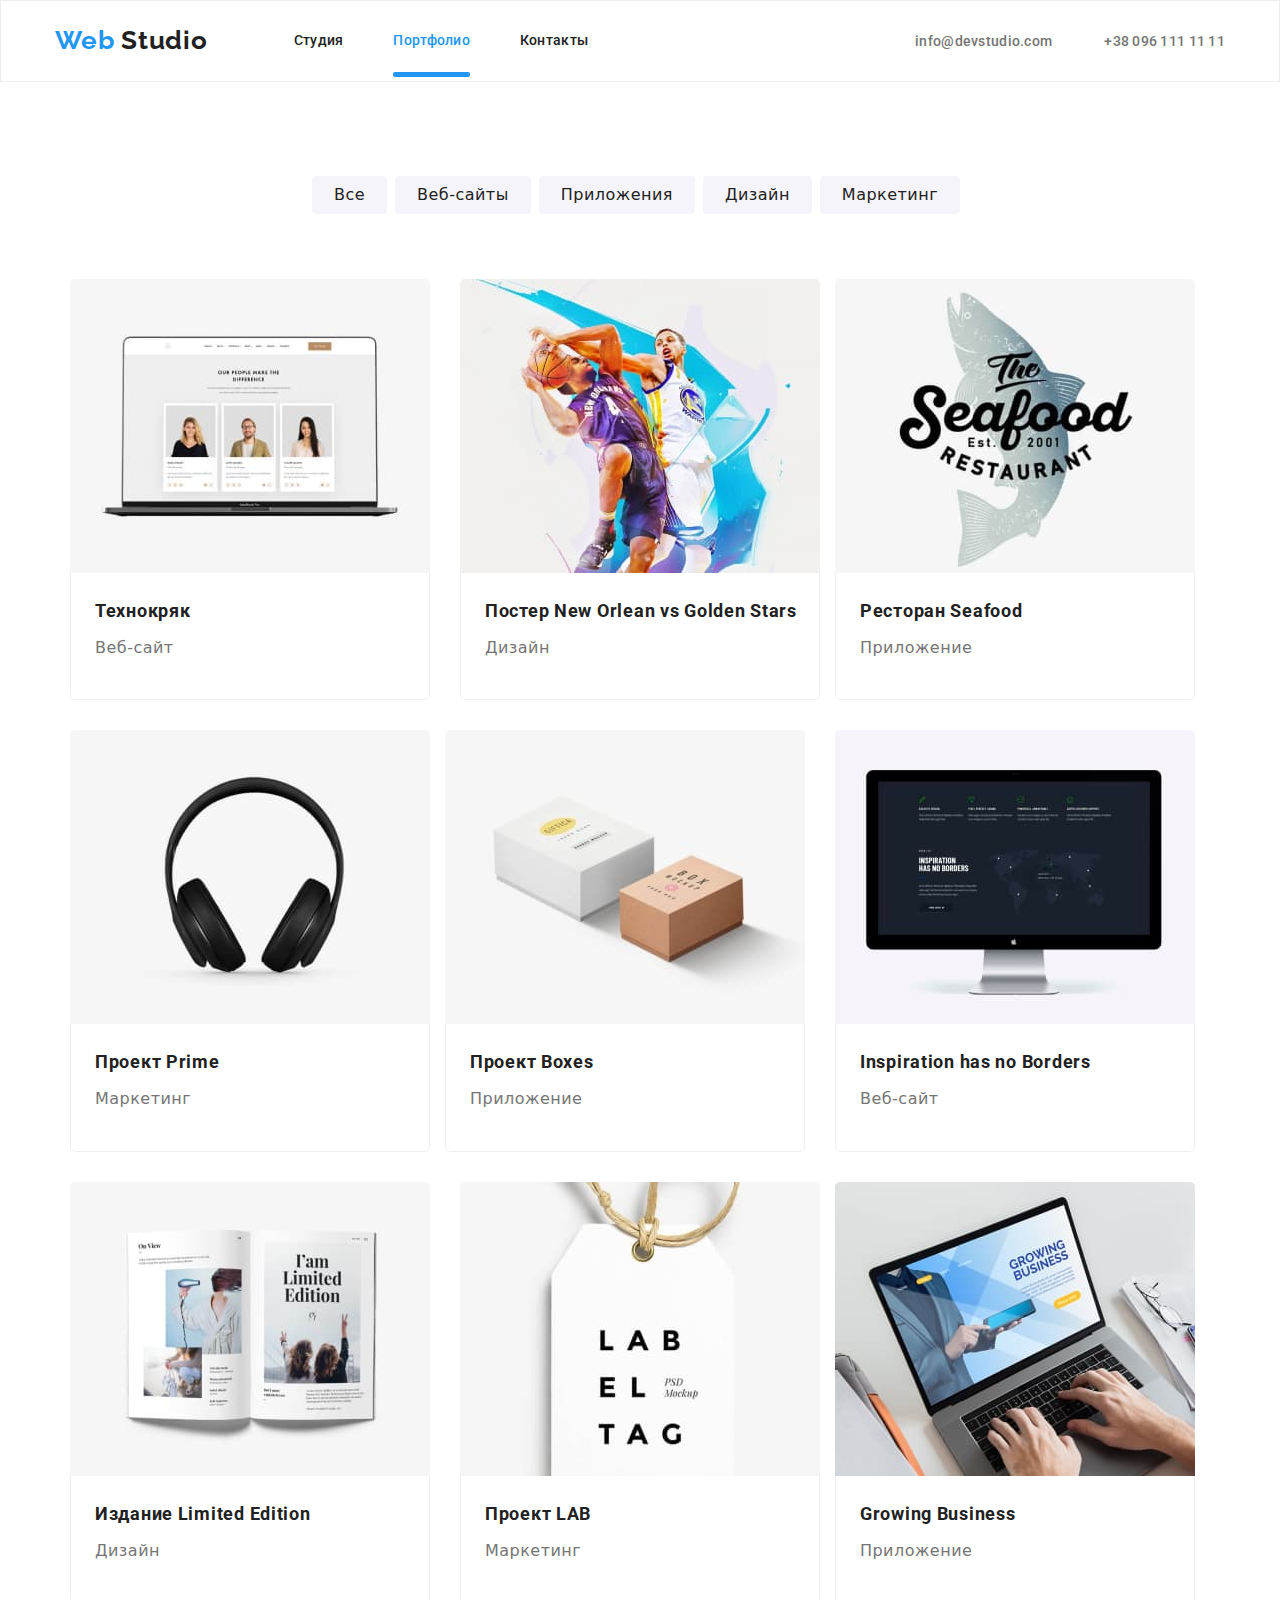
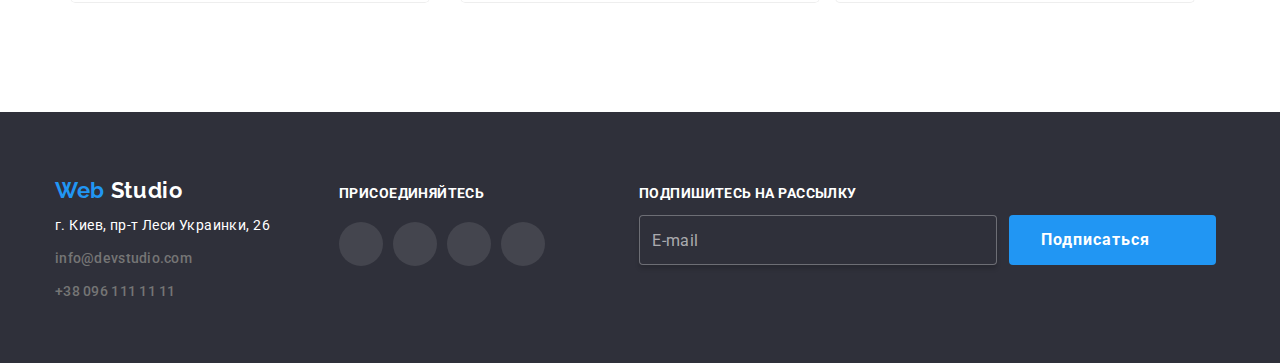
==== commit 7b7bf314: ":exploding_head:" ====
--- a/portfolio.html
+++ b/portfolio.html
@@ -68,17 +68,27 @@
         <div class="container">
         <h1 class="portfolio-title">Портфолио</h1>
         <!-- Фильтры -->
-        <div class="portfolio nav-filters">
+        <ul class="portfolio-nav-filters">
+          <li>
           <button type="button" class="portfolio-button">Все</button>
+        </li>
+        <li>
           <button type="button" class="portfolio-button">Веб-сайты</button>
+        </li>
+        <li>
           <button type="button" class="portfolio-button">Приложения</button>
+        </li>
+        <li>
           <button type="button" class="portfolio-button">Дизайн</button>
+        </li>
+        <li>
           <button type="button" class="portfolio-button">Маркетинг</button>
-        </div>
+        </li>
+        </ul>
         <!-- Примеры работ -->
         <ul class="examples-flex list">
           <li class="examples-item">
-            <a>
+            <a class=examples-animation>
               <div class="box">
                 <div class="thumb">
                 <img
@@ -104,7 +114,7 @@
             </a>
           </li>
           <li class="examples-item">
-            <a>
+            <a class=examples-animation> 
               <div class="box">
                 <div class="thumb">
                 <img
@@ -132,7 +142,7 @@
             </a>
           </li>
           <li class="examples-item">
-            <a>
+            <a class=examples-animation>
               <div class="box">
                 <div class="thumb">
                 <img
@@ -144,7 +154,7 @@
         src="./images/portfolio/card3.jpg"
         alt="Приложение для ресторана с морской кухней"
                 />
-                <div class="thumb">
+              </div>
                 <p class="examples-text">
                   Технокряк это современная площадка распространения
                   коронавируса. Компании используют эту платформу для цифрового
@@ -158,7 +168,7 @@
             </a>
           </li>
           <li class="examples-item">
-            <a>
+            <a class=examples-animation>
               <div class="box">
                 <div class="thumb">
                 <img
@@ -184,7 +194,7 @@
             </a>
           </li>
           <li class="examples-item">
-            <a>
+            <a class=examples-animation>
               <div class="box">
                 <div class="thumb">
                 <img
@@ -210,7 +220,7 @@
             </a>
           </li>
           <li class="examples-item">
-            <a>
+            <a class=examples-animation>
               <div class="box">
                 <div class="thumb">
                 <img
@@ -236,7 +246,7 @@
             </a>
           </li>
           <li class="examples-item">
-            <a>
+            <a class=examples-animation>
               <div class="box">
                 <div class="thumb">
                 <img
@@ -262,7 +272,7 @@
             </a>
           </li>
           <li class="examples-item">
-            <a>
+            <a class=examples-animation>
               <div class="box">
                 <div class="thumb">
                 <img
@@ -288,7 +298,7 @@
             </a>
           </li>
           <li class="examples-item">
-            <a>
+            <a class=examples-animation>
               <div class="box">
                 <div class="thumb">
                 <img
--- a/css/main.min.css
+++ b/css/main.min.css
@@ -1,2 +1,2 @@
-/*! modern-normalize v0.6.0 | MIT License | https://github.com/sindresorhus/modern-normalize */*,*::before,*::after{-webkit-box-sizing:border-box;box-sizing:border-box}:root{-moz-tab-size:4;-o-tab-size:4;tab-size:4}html{line-height:1.15;-webkit-text-size-adjust:100%}body{margin:0}body{font-family:system-ui,-apple-system,"Segoe UI",Roboto,Helvetica,Arial,sans-serif,"Apple Color Emoji","Segoe UI Emoji"}hr{height:0}abbr[title]{-webkit-text-decoration:underline dotted;text-decoration:underline dotted}b,strong{font-weight:bolder}code,kbd,samp,pre{font-family:SFMono-Regular, Consolas, "Liberation Mono", Menlo, monospace;font-size:1em}small{font-size:80%}sub,sup{font-size:75%;line-height:0;position:relative;vertical-align:baseline}sub{bottom:-0.25em}sup{top:-0.5em}button,input,optgroup,select,textarea{font-family:inherit;font-size:100%;line-height:1.15;margin:0}button,select{text-transform:none}button,[type="button"],[type="reset"],[type="submit"]{-webkit-appearance:button}button::-moz-focus-inner,[type="button"]::-moz-focus-inner,[type="reset"]::-moz-focus-inner,[type="submit"]::-moz-focus-inner{border-style:none;padding:0}button:-moz-focusring,[type="button"]:-moz-focusring,[type="reset"]:-moz-focusring,[type="submit"]:-moz-focusring{outline:1px dotted ButtonText}fieldset{padding:0.35em 0.75em 0.625em}legend{padding:0}progress{vertical-align:baseline}[type="number"]::-webkit-inner-spin-button,[type="number"]::-webkit-outer-spin-button{height:auto}[type="search"]{-webkit-appearance:textfield;outline-offset:-2px}[type="search"]::-webkit-search-decoration{-webkit-appearance:none}::-webkit-file-upload-button{-webkit-appearance:button;font:inherit}summary{display:list-item}.main-nav,.contacts{font-family:"Roboto",sans-serif;background-color:white;color:#757575}.logo,.main-nav .link,.contacts-link,.workers-link,.clients-link,.footer-logo,address a,.footer-contacts-link,.socials-link,.examples-item{text-decoration:none}.main-nav,.contacts,.benefits-flex,.products-flex,.workers-flex,.workers-socials.list,.clients-flex,.footer-contacts,.footer-socials,.examples-flex{margin:0;padding:0;list-style:none}.image{display:block;max-width:100%}.benefits-title,.portfolio-title{position:absolute;width:1px;height:1px;margin:-1px;border:0;padding:0;clip:rect(0 0 0 0);overflow:hidden}.hero-button,.form-subscription button,.button-send{display:inline-block;-webkit-box-align:center;-ms-flex-align:center;align-items:center;padding:10px 32px;min-width:200px;min-height:50px;border:0px;border-radius:4px;font-family:"Roboto",sans-serif;color:#fff;background-color:#2196f3;font-weight:700;font-size:16px;line-height:1.87;letter-spacing:0.06em;cursor:pointer}.container{padding-left:15px;padding-right:15px;margin-right:auto;margin-left:auto}@media screen and (min-width: 480px){.container{width:480px}}@media screen and (min-width: 768px){.container{width:768px}}@media screen and (min-width: 1200px){.container{width:1200px}}.page-header{position:relative;width:100%;border:1px solid #ececec}.site-nav{display:-webkit-box;display:-ms-flexbox;display:flex}@media screen and (max-width: 767px){.site-nav{-webkit-box-pack:justify;-ms-flex-pack:justify;justify-content:space-between}}.logo{color:#212121;font-family:"Raleway",sans-serif;font-weight:700;letter-spacing:0.03em}@media screen and (max-width: 767px){.logo{padding:16px 0px;font-size:24px;line-height:1.16}}@media screen and (min-width: 768px){.logo{padding:26px 0px;font-size:24px;line-height:1.16}}@media screen and (min-width: 1200px){.logo{padding:24px 0px;font-size:26px;line-height:1.19}}.web{color:#2196f3}.menu-button{margin:0;padding:0;border:none;background-color:transparent}@media screen and (min-width: 768px){.menu-button{display:none}}.menu-button .icon-closed{display:none}.menu-button.is-open .icon-closed{display:block}.menu-button.is-open .icon-opened{display:none}.menu{font-family:"Roboto",sans-serif;font-weight:500;letter-spacing:0.02em}@media screen and (max-width: 767px){.menu{display:none;position:absolute;top:100%;left:0;width:100%;height:393px;background-color:white;text-align:center;font-size:18px}.menu.is-open{display:block;z-index:999}}@media screen and (min-width: 768px){.menu{display:-webkit-box;display:-ms-flexbox;display:flex;margin-left:auto}}@media screen and (max-width: 767px){.main-nav{display:block;margin-top:60px;font-size:18px}}@media screen and (min-width: 768px){.main-nav{display:-webkit-box;display:-ms-flexbox;display:flex;-ms-flex-wrap:wrap;flex-wrap:wrap;margin-top:0px;font-size:14px}}@media screen and (max-width: 767px){.main-nav>li:not(:first-child){margin-top:40px}}@media screen and (min-width: 768px){.main-nav>li:not(:first-child){margin-left:50px}}@media screen and (min-width: 768px){.main-nav>li{padding:32px 0px}}.main-nav .link{position:relative;display:block;color:#212121;line-height:1.1;letter-spacing:0.02em;-webkit-transition:color 250ms cubic-bezier(0.4, 0, 0.2, 1);transition:color 250ms cubic-bezier(0.4, 0, 0.2, 1)}.main-nav .link:hover,.main-nav .link:focus{color:#2196f3}.main-nav .link.current{color:#2196f3}.link-name{position:relative}.main-nav .link-name.current::after{content:"";position:absolute;display:block;width:100%;margin-top:8px;left:0;height:5px;border-radius:2px;background-color:#2196f3;-webkit-transition:color 250ms cubic-bezier(0.4, 0, 0.2, 1);transition:color 250ms cubic-bezier(0.4, 0, 0.2, 1)}@media screen and (min-width: 768px){.main-nav .link-name.current::after{top:32px}}@media screen and (max-width: 1199px){.contacts{display:block}}@media screen and (max-width: 767px){.contacts{margin-top:60px;font-size:18px}}@media screen and (min-width: 768px){.contacts{margin-top:21px;margin-bottom:21px;margin-left:84px;font-size:12px;-webkit-box-align:center;-ms-flex-align:center;align-items:center}}@media screen and (min-width: 1200px){.contacts{display:-webkit-box;display:-ms-flexbox;display:flex;margin-top:0px;margin-bottom:0px;font-size:14px;margin-left:305px}}@media screen and (min-width: 1200px){.contacts-item{padding:32px 0px}}@media screen and (max-width: 767px){.contacts>li:not(:first-child){margin-top:16px}}@media screen and (min-width: 768px){.contacts>li:not(:first-child){margin-top:10px}}@media screen and (min-width: 1200px){.contacts>li:not(:first-child){margin-top:0px;margin-left:30px}}.contacts-link{display:-webkit-inline-box;display:-ms-inline-flexbox;display:inline-flex;-webkit-box-align:center;-ms-flex-align:center;align-items:center;color:#757575;font-weight:500;line-height:1.16;letter-spacing:0.02em;-webkit-transition:color 250ms cubic-bezier(0.4, 0, 0.2, 1);transition:color 250ms cubic-bezier(0.4, 0, 0.2, 1)}.contacts-link:hover,.contacts-link:focus{color:#2196f3}@media screen and (max-width: 767px){.сontacts-item:not(:first-child){margin-top:16px}}.icon{display:inline-block;padding:0;background-repeat:no-repeat;fill:currentColor;cursor:pointer}@media screen and (max-width: 767px) and (min-width: 1200px){.contacts-link>.icon{width:16px;height:11px;margin-right:10px}}@media screen and (min-width: 768px){.contacts-link>.icon{width:14px;height:10px;margin-right:8px}}.hero-content{position:relative;margin-left:auto;margin-right:auto;padding-top:118px;max-width:640px;min-height:400px;text-align:center;background-color:#757575;background-repeat:no-repeat;background-position:center;background-size:cover;background-image:-webkit-gradient(linear, left top, right top, from(rgba(47,48,58,0.8)), to(rgba(47,48,58,0.8))),url("../images/hero/hero-mobile.jpg");background-image:linear-gradient(to right, rgba(47,48,58,0.8), rgba(47,48,58,0.8)),url("../images/hero/hero-mobile.jpg")}@media screen and (-webkit-min-device-pixel-ratio: 2), screen and (min-resolution: 2dppx){.hero-content{background-image:-webkit-gradient(linear, left top, right top, from(rgba(47,48,58,0.8)), to(rgba(47,48,58,0.8))),url("../images/hero/hero-mobile@2x.jpg");background-image:linear-gradient(to right, rgba(47,48,58,0.8), rgba(47,48,58,0.8)),url("../images/hero/hero-mobile@2x.jpg")}}@media screen and (min-width: 768px){.hero-content{max-width:1024px;min-height:400px;background-image:-webkit-gradient(linear, left top, right top, from(rgba(47,48,58,0.8)), to(rgba(47,48,58,0.8))),url("../images/hero/hero-tablet.jpg");background-image:linear-gradient(to right, rgba(47,48,58,0.8), rgba(47,48,58,0.8)),url("../images/hero/hero-tablet.jpg")}}@media screen and (-webkit-min-device-pixel-ratio: 2), screen and (min-resolution: 2dppx){.hero-content{background-image:-webkit-gradient(linear, left top, right top, from(rgba(47,48,58,0.8)), to(rgba(47,48,58,0.8))),url("../images/hero/hero-tablet@2x.jpg");background-image:linear-gradient(to right, rgba(47,48,58,0.8), rgba(47,48,58,0.8)),url("../images/hero/hero-tablet@2x.jpg")}}@media screen and (min-width: 1200px){.hero-content{padding-top:200px;max-width:1600px;min-height:600px;background-image:-webkit-gradient(linear, left top, right top, from(rgba(47,48,58,0.8)), to(rgba(47,48,58,0.8))),url("../images/hero/hero-desktop.jpg");background-image:linear-gradient(to right, rgba(47,48,58,0.8), rgba(47,48,58,0.8)),url("../images/hero/hero-desktop.jpg")}}@media screen and (-webkit-min-device-pixel-ratio: 2), screen and (min-resolution: 2dppx){.hero-content{background-image:-webkit-gradient(linear, left top, right top, from(rgba(47,48,58,0.8)), to(rgba(47,48,58,0.8))),url("../images/hero/hero-desktop@2x.jpg");background-image:linear-gradient(to right, rgba(47,48,58,0.8), rgba(47,48,58,0.8)),url("../images/hero/hero-desktop@2x.jpg")}}.hero-title{margin-top:0;margin-bottom:30px;color:#fff;font-family:"Roboto",sans-serif;text-align:center;font-weight:900;letter-spacing:0.06em;text-transform:uppercase}@media screen and (max-width: 1199px){.hero-title{font-size:26px;line-height:1.62}}@media screen and (min-width: 1200px){.hero-title{font-size:44px;line-height:1.36}}@media screen and (max-width: 1199px){.benefits{padding:60px 0px}}@media screen and (min-width: 1200px){.benefits{padding:94px 0px;margin:auto}}@media screen and (min-width: 768px){.benefits-flex{display:-webkit-box;display:-ms-flexbox;display:flex;-ms-flex-wrap:wrap;flex-wrap:wrap;margin:-15px}}.benefits-item{width:100%}@media screen and (min-width: 480px){.benefits-item{width:450px}}@media screen and (max-width: 767px){.benefits-item:not(:first-child){margin-top:30px}}@media screen and (min-width: 768px){.benefits-item{width:calc((100% - 4 * 15px) / 2);margin:15px}}@media screen and (min-width: 1200px){.benefits-item{width:calc((100% - 8 * 15px) / 4)}}.benefits-item:nth-child(4n){margin-right:0px}.benefits-icon{display:block;width:100%;height:120px;padding:25px 100px;border-radius:4px;background-color:#f5f4fa;background-repeat:no-repeat;background-position:center}.benefits-subtitle{margin-top:30px;margin-bottom:10px;font-family:"Roboto",sans-serif;color:#212121;text-transform:uppercase;font-weight:700;font-size:14px;line-height:1}@media screen and (max-width: 767px){.benefits-subtitle{text-align:center}}.benefits-text{font-family:"Roboto",sans-serif;color:#757575;font-weight:400;font-size:14px;line-height:1.7;letter-spacing:0.03em}@media screen and (max-width: 1199px){.products{display:none}}@media screen and (min-width: 1200px){.products{padding-top:94px;padding-bottom:94px;border-top:1px solid #ececec}}.products-title{margin-top:0;margin-bottom:50px;color:#212121;font-weight:700;font-size:36px;line-height:1.16;letter-spacing:0.03em;text-align:center}.products-flex{display:-webkit-box;display:-ms-flexbox;display:flex;-ms-flex-wrap:wrap;flex-wrap:wrap}.products-item{position:relative;width:370px;height:294px;margin-right:30px}.products-item:nth-child(3n){margin-right:0px}.products-text{position:absolute;width:100%;height:70px;bottom:0;margin:0;padding:27px;color:#fff;background:rgba(47,48,58,0.8);border-radius:0px 0px 4px 4px;font-family:"Roboto",sans-serif;font-weight:700;font-size:14px;line-height:1.14;text-align:center;letter-spacing:0.03em;text-transform:uppercase}.workers{background-color:#f5f4fa}@media screen and (max-width: 1199px){.workers{padding-top:60px;padding-bottom:60px}}@media screen and (min-width: 1200px){.workers{padding-top:94px;padding-bottom:94px}}.workers-title{margin-top:0;color:#212121;font-family:"Roboto",sans-serif;font-weight:700;letter-spacing:0.03em;text-align:center}@media screen and (max-width: 1199px){.workers-title{margin-bottom:30px;font-size:28px;line-height:1.17}}@media screen and (min-width: 1200px){.workers-title{margin-bottom:50px;font-size:36px;line-height:1.2}}@media screen and (min-width: 768px){.workers-flex{display:-webkit-box;display:-ms-flexbox;display:flex;-ms-flex-wrap:wrap;flex-wrap:wrap;margin:-15px}}.workers-item{border-radius:4px;background-color:#fff;-webkit-box-shadow:0px 2px 1px rgba(0,0,0,0.2),0px 1px 1px rgba(0,0,0,0.14),0px 1px 3px rgba(0,0,0,0.12);box-shadow:0px 2px 1px rgba(0,0,0,0.2),0px 1px 1px rgba(0,0,0,0.14),0px 1px 3px rgba(0,0,0,0.12)}@media screen and (min-width: 480px){.workers-item{width:450px}}@media screen and (max-width: 767px){.workers-item:not(:first-child){margin-top:30px}}@media screen and (min-width: 768px){.workers-item{width:calc((100% - 4 * 15px) / 2);margin:15px}}@media screen and (min-width: 1200px){.workers-item{width:calc((100% - 8 * 15px) / 4)}}.workers-item:nth-child(4n){margin-right:0px}.workers-item:nth-child(4n){margin-right:0px}@media screen and (max-width: 767px){.thumb{height:320px}}@media screen and (min-width: 768px){.thumb{height:260px}}.img-worker{display:block;width:100%;height:100%;-o-object-fit:cover;object-fit:cover;-o-object-position:top;object-position:top}.workers-subtitle{margin-top:30px;margin-bottom:0px;color:#212121;font-family:"Roboto",sans-serif;font-weight:500;font-size:16px;line-height:1;letter-spacing:0.03em;text-align:center}.workers-text{margin-top:10px;color:#757575;font-family:"Roboto",sans-serif;font-weight:400;font-size:16px;line-height:1;letter-spacing:0.03em;text-align:center}.workers-socials.list{display:-webkit-box;display:-ms-flexbox;display:flex;-webkit-box-pack:center;-ms-flex-pack:center;justify-content:center;margin-top:16px;margin-bottom:24px}.workers-socials.item{margin-right:10px}.workers-socials.item:nth-child(4n){margin-right:0px}.workers-link{display:-webkit-box;display:-ms-flexbox;display:flex;-webkit-box-pack:center;-ms-flex-pack:center;justify-content:center;-webkit-box-align:center;-ms-flex-align:center;align-items:center;width:44px;height:44px;border-radius:50%;color:#afb1b8;-webkit-transition:background-color 250ms cubic-bezier(0.4, 0, 0.2, 1),color 250ms cubic-bezier(0.4, 0, 0.2, 1);transition:background-color 250ms cubic-bezier(0.4, 0, 0.2, 1),color 250ms cubic-bezier(0.4, 0, 0.2, 1)}.workers-link:hover,.workers-link:focus{color:#fff;background-color:#2196f3}.social-icon{fill:currentColor}.social-icon:hover,.social-icon:focus{fill:#fff}@media screen and (max-width: 1199px){.clients{padding:60px 0px}}@media screen and (min-width: 1200px){.clients{padding-top:94px;padding-bottom:94px}}.clients-title{margin-top:0px;color:#212121;font-family:"Roboto",sans-serif;font-weight:700;text-align:center;letter-spacing:0.03em}@media screen and (max-width: 1199px){.clients-title{margin-bottom:30px;font-size:28px;line-height:1.17}}@media screen and (min-width: 1200px){.clients-title{margin-bottom:50px;font-size:36px;line-height:1.2}}.clients-flex{display:-webkit-box;display:-ms-flexbox;display:flex;-ms-flex-wrap:wrap;flex-wrap:wrap;margin:-15px}.clients-item{background-color:#fff}@media screen and (max-width: 767px){.clients-item{width:calc((100% - 4 * 15px) / 2);margin:15px}}@media screen and (min-width: 768px){.clients-item{width:calc((100% - 6 * 15px) / 3);margin:15px}}@media screen and (min-width: 1200px){.clients-item{width:calc((100% - 12 * 15px) / 6)}}.clients-link{display:-webkit-box;display:-ms-flexbox;display:flex;height:90px;-webkit-box-align:center;-ms-flex-align:center;align-items:center;-webkit-box-pack:center;-ms-flex-pack:center;justify-content:center;color:#afb1b8;border:1px solid #afb1b8;border-radius:4px;-webkit-transition:color 250ms cubic-bezier(0.4, 0, 0.2, 1),border-color 250ms cubic-bezier(0.4, 0, 0.2, 1);transition:color 250ms cubic-bezier(0.4, 0, 0.2, 1),border-color 250ms cubic-bezier(0.4, 0, 0.2, 1)}.clients-link:hover,.clients-link:focus{color:#2196f3;border-color:#2196f3}.clients-icon{fill:currentColor;cursor:pointer}footer{background-color:#2f303a}.footer-flex{padding:60px 0px}@media screen and (max-width: 767px){.footer-flex{display:block}}@media screen and (max-width: 1199px){.footer-flex{display:-webkit-box;display:-ms-flexbox;display:flex;-ms-flex-wrap:wrap;flex-wrap:wrap;-ms-flex-pack:distribute;justify-content:space-around}}@media screen and (min-width: 1200px){.footer-flex{display:-webkit-box;display:-ms-flexbox;display:flex;-webkit-box-align:baseline;-ms-flex-align:baseline;align-items:baseline}}@media screen and (max-width: 767px){.footer-info,.footer-join{width:100%;text-align:center}}@media screen and (max-width: 1199px){.footer-info,.footer-join{text-align:center}}.footer-logo{color:#fff;font-family:"Raleway",sans-serif;font-weight:700;font-size:22px;line-height:1.18;letter-spacing:0.03em}address a{display:block;margin-top:10px;color:#fff;font-style:normal;font-family:"Roboto",sans-serif;font-weight:400;font-size:14px;line-height:1.7;letter-spacing:0.03em}.footer-contacts{display:block;background-color:#2f303a;font-family:"Roboto",sans-serif;font-weight:400;font-size:14px;line-height:1.7;letter-spacing:0.03em;color:rgba(255,255,255,0.6)}@media screen and (max-width: 1199px){.footer-contacts{margin-bottom:60px}}.footer-contacts-link{margin-top:9px}@media screen and (max-width: 767px){.footer-join{margin-bottom:60px}}@media screen and (min-width: 1200px){.footer-join{display:block;margin-left:69px}}.socials-subtitle{margin:0;color:#fff;font-family:"Roboto",sans-serif;font-weight:700;font-size:14px;line-height:1.1;letter-spacing:0.03em;text-transform:uppercase}.footer-socials{display:-webkit-box;display:-ms-flexbox;display:flex;margin-top:21px;-webkit-box-pack:center;-ms-flex-pack:center;justify-content:center}@media screen and (min-width: 1200px){.footer-socials{-webkit-box-pack:justify;-ms-flex-pack:justify;justify-content:space-between}}.socials-item{margin-right:10px}.socials-item:nth-child(4n){margin-right:0px}.socials-link{display:-webkit-box;display:-ms-flexbox;display:flex;-webkit-box-pack:center;-ms-flex-pack:center;justify-content:center;-webkit-box-align:center;-ms-flex-align:center;align-items:center;width:44px;height:44px;border-radius:50%;background-color:rgba(255,255,255,0.1);-webkit-transition:background-color 250ms cubic-bezier(0.4, 0, 0.2, 1),color 250ms cubic-bezier(0.4, 0, 0.2, 1);transition:background-color 250ms cubic-bezier(0.4, 0, 0.2, 1),color 250ms cubic-bezier(0.4, 0, 0.2, 1)}.socials-link:hover,.socials-link:focus{color:#fff;background-color:#2196f3}.social-icon.footer{fill:#fff}@media screen and (max-width: 1199px){.form-subscription{display:block;text-align:center}}@media screen and (min-width: 1200px){.form-subscription{display:-webkit-inline-box;display:-ms-inline-flexbox;display:inline-flex;margin-left:94px}}.subtitle-subscription{color:#fff;font-family:"Roboto",sans-serif;font-weight:700;font-size:14px;line-height:1.1;letter-spacing:0.03em;text-transform:uppercase}@media screen and (max-width: 1199px){.subtitle-subscription{margin:0;width:100%;text-align:center}}@media screen and (min-width: 1200px){.subtitle-subscription{margin-left:94px}}.form-subscription input{padding:18px 12px;-webkit-box-align:center;-ms-flex-align:center;align-items:center;border:1px solid rgba(255,255,255,0.3);-webkit-box-shadow:0px 4px 4px rgba(0,0,0,0.15);box-shadow:0px 4px 4px rgba(0,0,0,0.15);border-radius:4px;height:50px;font-weight:400;font-size:16px;line-height:1.87;letter-spacing:0.03em;background-color:#2f303a}@media screen and (max-width: 1199px){.form-subscription input{margin-top:20px;width:100%}}@media screen and (min-width: 1200px){.form-subscription input{width:358px}}.form-subscription input::-webkit-input-placeholder{font-family:"Roboto",sans-serif;color:rgba(255,255,255,0.6)}.form-subscription input:-ms-input-placeholder{font-family:"Roboto",sans-serif;color:rgba(255,255,255,0.6)}.form-subscription input::-ms-input-placeholder{font-family:"Roboto",sans-serif;color:rgba(255,255,255,0.6)}.form-subscription input::placeholder{font-family:"Roboto",sans-serif;color:rgba(255,255,255,0.6)}.form-subscription button{display:-webkit-inline-box;display:-ms-inline-flexbox;display:inline-flex;-webkit-box-align:center;-ms-flex-align:center;align-items:center}@media screen and (max-width: 1199px){.form-subscription button{margin-top:20px}}@media screen and (min-width: 1200px){.form-subscription button{margin-left:12px}}.icon-send{width:24px;height:24px;margin-left:10px}.backdrop{position:fixed;padding:93px 15px;top:0;left:0;width:100%;height:100%;text-align:center;background-color:rgba(0,0,0,0.2);overflow-y:scroll;-webkit-transition:opacity 250ms cubic-bezier(0.4, 0, 0.2, 1);transition:opacity 250ms cubic-bezier(0.4, 0, 0.2, 1)}.backdrop.is-hidden{display:none}.backdrop.is-hidden .modal{-webkit-transform:translate(-50%, -50%) scale(1.1);transform:translate(-50%, -50%) scale(1.1)}.modal{text-align:center;padding:40px;background-color:#fff;-webkit-box-shadow:0px 2px 1px rgba(0,0,0,0.2),0px 1px 1px rgba(0,0,0,0.14),0px 1px 3px rgba(0,0,0,0.12);box-shadow:0px 2px 1px rgba(0,0,0,0.2),0px 1px 1px rgba(0,0,0,0.14),0px 1px 3px rgba(0,0,0,0.12);border-radius:4px;font-family:"Roboto",sans-serif}@media screen and (min-width: 480px){.modal{position:absolute;top:10%;left:50%;-webkit-transform:translate(-50%, 0);transform:translate(-50%, 0);max-width:450px;max-height:609px;width:100%}}@media screen and (min-width: 1200px){.modal{max-width:528px;max-height:581px;width:100%}}.btn-close{display:-webkit-box;display:-ms-flexbox;display:flex;position:absolute;width:30px;height:30px;border:none;border-radius:50%;background-image:url("../images/modal-icons/btn-close.svg");background-size:contain;background-repeat:no-repeat;cursor:pointer}@media screen and (max-width: 479px){.btn-close{top:25%;right:5%}}@media screen and (min-width: 480px){.btn-close{top:1%;right:2%}}.btn-close:hover,.btn-close:focus{fill:var(#2196f3)}.form-title{margin-top:0px;margin-bottom:30px;font-weight:700;font-size:20px;line-height:1.15;letter-spacing:0.03em;text-align:center;color:#212121}.form-field{position:relative;margin-bottom:28px}.form-field:focus-within>.form-label{color:#2196f3;font-size:12px;-webkit-transform:translateY(-42px) translateX(-32px);transform:translateY(-42px) translateX(-32px)}.form-field:focus-within>.form-icon{fill:#2196f3}.form-label{position:absolute;font-weight:400;font-size:14px;line-height:1.14;letter-spacing:0.01em;top:50%;left:42px;-webkit-transform:translateY(-50%);transform:translateY(-50%);-webkit-transition:-webkit-transform 250ms cubic-bezier(0.4, 0, 0.2, 1);transition:-webkit-transform 250ms cubic-bezier(0.4, 0, 0.2, 1);transition:transform 250ms cubic-bezier(0.4, 0, 0.2, 1);transition:transform 250ms cubic-bezier(0.4, 0, 0.2, 1), -webkit-transform 250ms cubic-bezier(0.4, 0, 0.2, 1)}.form-label,.form-comment{color:#757575}.form-input,.form-textarea{display:-webkit-inline-box;display:-ms-inline-flexbox;display:inline-flex;border:1px solid rgba(33,33,33,0.2);border-radius:4px;outline:0px}.form-input{margin:0;padding:12px 18px;padding-left:42px;width:100%;height:40px}.form-input:hover,.form-input:focus{border:1px solid #2196f3}.form-input:not(:placeholder-shown)+.form-label{-webkit-transform:translateY(-42px) translateX(-32px);transform:translateY(-42px) translateX(-32px)}.form-icon{position:absolute;display:inline-block;top:50%;left:16px;-webkit-transform:translateY(-50%);transform:translateY(-50%);-webkit-transition:-webkit-transform 250ms cubic-bezier(0.4, 0, 0.2, 1);transition:-webkit-transform 250ms cubic-bezier(0.4, 0, 0.2, 1);transition:transform 250ms cubic-bezier(0.4, 0, 0.2, 1);transition:transform 250ms cubic-bezier(0.4, 0, 0.2, 1), -webkit-transform 250ms cubic-bezier(0.4, 0, 0.2, 1)}.form-field-comment{position:relative;margin-bottom:20px}.form-field-comment:focus-within>.form-comment{-webkit-transform:translateY(-42px);transform:translateY(-42px);color:#2196f3;font-size:12px}.form-textarea{display:block;resize:none;padding:12px 16px;width:100%;height:120px}.form-textarea:hover,.form-textarea:focus{border:1px solid #2196f3}.form-textarea:not(:placeholder-shown)+.form-comment{-webkit-transform:translateY(-42px);transform:translateY(-42px)}.form-comment{position:absolute;top:20px;left:16px;-webkit-transform:translateY(-50%);transform:translateY(-50%);-webkit-transition:-webkit-transform 250ms cubic-bezier(0.4, 0, 0.2, 1);transition:-webkit-transform 250ms cubic-bezier(0.4, 0, 0.2, 1);transition:transform 250ms cubic-bezier(0.4, 0, 0.2, 1);transition:transform 250ms cubic-bezier(0.4, 0, 0.2, 1), -webkit-transform 250ms cubic-bezier(0.4, 0, 0.2, 1);font-weight:400;font-size:14px;line-height:1.14;letter-spacing:0.01em}.form-checkbox{display:-webkit-box;display:-ms-flexbox;display:flex;text-align:center;-webkit-box-align:center;-ms-flex-align:center;align-items:center;-webkit-box-pack:center;-ms-flex-pack:center;justify-content:center}.input-checkbox{position:absolute;width:1px;height:1px;margin:-1px;border:0;padding:0;clip:rect(0 0 0 0);overflow:hidden;text-align:center}.input-checkbox:checked+.icon-checkbox,.input-checkbox:checked:focus+.icon-checkbox{border:none;width:15px;height:16px;background-image:url("../images/modal-icons/icon-checked.svg");background-repeat:no-repeat;background-size:contain;border-radius:2px}.icon-checkbox{margin-right:5px;width:15px;height:16px;border:2px solid black;border-radius:20%}.label-checkbox{margin:0;left:36px;text-align:center;font-weight:400;font-size:12px;line-height:1.71}.text-link{color:#2196f3;text-decoration:underline}.button-send{margin-top:30px;-webkit-box-shadow:0px 4px 4px rgba(0,0,0,0.15);box-shadow:0px 4px 4px rgba(0,0,0,0.15)}.portfolio-header{border-bottom:1px solid #ececec}@media screen and (max-width: 1199px){.portfolio{padding:60px 0px}}@media screen and (min-width: 1200px){.portfolio{padding:94px 0px}}.nav-filters{display:-webkit-box;display:-ms-flexbox;display:flex;-ms-flex-wrap:wrap;flex-wrap:wrap;-webkit-box-pack:center;-ms-flex-pack:center;justify-content:center;padding:0px}.portfolio-button{margin-right:8px;padding:6px 22px;border-radius:4px;border:0;color:#212121;background-color:#f5f4fa;font-weight:500;font-size:16px;line-height:1.6;letter-spacing:0.03em;cursor:pointer;-webkit-transition:background-color 250ms cubic-bezier(0.4, 0, 0.2, 1),color 250ms cubic-bezier(0.4, 0, 0.2, 1);transition:background-color 250ms cubic-bezier(0.4, 0, 0.2, 1),color 250ms cubic-bezier(0.4, 0, 0.2, 1)}.portfolio-button:nth-child(5n){margin-right:0px}.portfolio-button:hover,.portfolio-button:focus{color:#fff;background-color:#2196f3;-webkit-box-shadow:0px 2px 2px rgba(0,0,0,0.12),0px 1px 2px rgba(0,0,0,0.08),0px 3px 1px rgba(0,0,0,0.1);box-shadow:0px 2px 2px rgba(0,0,0,0.12),0px 1px 2px rgba(0,0,0,0.08),0px 3px 1px rgba(0,0,0,0.1)}@media screen and (max-width: 767px){.examples-flex{margin-top:40px}}@media screen and (min-width: 768px){.examples-flex{display:-webkit-box;display:-ms-flexbox;display:flex;-ms-flex-wrap:wrap;flex-wrap:wrap;margin-top:30px}}@media screen and (min-width: 1200px){.examples-flex{margin-top:50px}}.examples-item{border-radius:5px;overflow:hidden;-webkit-transition:-webkit-box-shadow 250ms cubic-bezier(0.4, 0, 0.2, 1);transition:-webkit-box-shadow 250ms cubic-bezier(0.4, 0, 0.2, 1);transition:box-shadow 250ms cubic-bezier(0.4, 0, 0.2, 1);transition:box-shadow 250ms cubic-bezier(0.4, 0, 0.2, 1), -webkit-box-shadow 250ms cubic-bezier(0.4, 0, 0.2, 1)}@media screen and (min-width: 480px){.examples-item{width:450px}}@media screen and (max-width: 767px){.examples-item:nth-child(-n+8){margin-bottom:30px}}@media screen and (min-width: 768px){.examples-item{width:calc((100% - 4 * 15px) / 2);margin:15px}}@media screen and (min-width: 1200px){.examples-item:nth-child(3n){margin-right:0px}}@media screen and (min-width: 1200px){.examples-item:nth-child(3n):nth-last-child(-n+3){margin-bottom:0}}.examples-item:nth-child(3n):hover,.examples-item:nth-child(3n):focus{-webkit-box-shadow:1px 4px 6px rgba(0,0,0,0.16),0px 4px 4px rgba(0,0,0,0.06),0px 1px 1px rgba(0,0,0,0.12);box-shadow:1px 4px 6px rgba(0,0,0,0.16),0px 4px 4px rgba(0,0,0,0.06),0px 1px 1px rgba(0,0,0,0.12);cursor:pointer}.examples-item:nth-child(3n):hover .examples-text,.examples-item:nth-child(3n):focus .examples-text{-webkit-transform:translateY(-100%);transform:translateY(-100%);z-index:3}@media screen and (min-width: 480px){.thumb{height:294px}}.img-card{display:block;width:100%;height:100%;-o-object-fit:cover;object-fit:cover;-o-object-position:top;object-position:top}.box{position:relative;overflow:hidden}.examples-text{display:-webkit-inline-box;display:-ms-inline-flexbox;display:inline-flex;position:absolute;padding:63px 24px;margin:0;font-family:"Roboto",sans-serif;font-size:18px;line-height:1.56;letter-spacing:0.03em;background-color:rgba(33,150,243,0.9);color:#fff;-webkit-transition:-webkit-transform 250ms cubic-bezier(0.4, 0, 0.2, 1);transition:-webkit-transform 250ms cubic-bezier(0.4, 0, 0.2, 1);transition:transform 250ms cubic-bezier(0.4, 0, 0.2, 1);transition:transform 250ms cubic-bezier(0.4, 0, 0.2, 1), -webkit-transform 250ms cubic-bezier(0.4, 0, 0.2, 1)}.examples-info{border:1px solid #eeeeee;border-top:transparent;border-bottom-left-radius:5px;border-bottom-right-radius:5px;padding:20px 24px}.examples-title{margin:0px;color:#212121;font-family:"Roboto",sans-serif;font-weight:700;font-size:18px;line-height:2;letter-spacing:0.04em}.examples-title span{white-space:nowrap;overflow:hidden;text-overflow:ellipsis}.examples-subtitle{margin-top:4px;color:#757575;font-weight:400;font-size:16px;line-height:1.9;letter-spacing:0.03em}
+/*! modern-normalize v0.6.0 | MIT License | https://github.com/sindresorhus/modern-normalize */*,*::before,*::after{-webkit-box-sizing:border-box;box-sizing:border-box}:root{-moz-tab-size:4;-o-tab-size:4;tab-size:4}html{line-height:1.15;-webkit-text-size-adjust:100%}body{margin:0}body{font-family:system-ui,-apple-system,"Segoe UI",Roboto,Helvetica,Arial,sans-serif,"Apple Color Emoji","Segoe UI Emoji"}hr{height:0}abbr[title]{-webkit-text-decoration:underline dotted;text-decoration:underline dotted}b,strong{font-weight:bolder}code,kbd,samp,pre{font-family:SFMono-Regular, Consolas, "Liberation Mono", Menlo, monospace;font-size:1em}small{font-size:80%}sub,sup{font-size:75%;line-height:0;position:relative;vertical-align:baseline}sub{bottom:-0.25em}sup{top:-0.5em}button,input,optgroup,select,textarea{font-family:inherit;font-size:100%;line-height:1.15;margin:0}button,select{text-transform:none}button,[type="button"],[type="reset"],[type="submit"]{-webkit-appearance:button}button::-moz-focus-inner,[type="button"]::-moz-focus-inner,[type="reset"]::-moz-focus-inner,[type="submit"]::-moz-focus-inner{border-style:none;padding:0}button:-moz-focusring,[type="button"]:-moz-focusring,[type="reset"]:-moz-focusring,[type="submit"]:-moz-focusring{outline:1px dotted ButtonText}fieldset{padding:0.35em 0.75em 0.625em}legend{padding:0}progress{vertical-align:baseline}[type="number"]::-webkit-inner-spin-button,[type="number"]::-webkit-outer-spin-button{height:auto}[type="search"]{-webkit-appearance:textfield;outline-offset:-2px}[type="search"]::-webkit-search-decoration{-webkit-appearance:none}::-webkit-file-upload-button{-webkit-appearance:button;font:inherit}summary{display:list-item}.main-nav,.contacts{font-family:"Roboto",sans-serif;background-color:white;color:#757575}.logo,.main-nav .link,.contacts-link,.workers-link,.clients-link,.footer-logo,address a,.footer-contacts-link,.socials-link,.examples-item{text-decoration:none}.main-nav,.contacts,.benefits-flex,.products-flex,.workers-flex,.workers-socials.list,.clients-flex,.footer-contacts,.footer-socials,.portfolio-nav-filters,.examples-flex{margin:0;padding:0;list-style:none}.image{display:block;max-width:100%}.benefits-title,.portfolio-title{position:absolute;width:1px;height:1px;margin:-1px;border:0;padding:0;clip:rect(0 0 0 0);overflow:hidden}.hero-button,.form-subscription button,.button-send{display:inline-block;-webkit-box-align:center;-ms-flex-align:center;align-items:center;padding:10px 32px;min-width:200px;min-height:50px;border:0px;border-radius:4px;font-family:"Roboto",sans-serif;color:#fff;background-color:#2196f3;font-weight:700;font-size:16px;line-height:1.87;letter-spacing:0.06em;cursor:pointer}.container{padding-left:15px;padding-right:15px;margin-right:auto;margin-left:auto}@media screen and (min-width: 480px){.container{width:480px}}@media screen and (min-width: 768px){.container{width:768px}}@media screen and (min-width: 1200px){.container{width:1200px}}.page-header{position:relative;width:100%;border:1px solid #ececec}.site-nav{display:-webkit-box;display:-ms-flexbox;display:flex}@media screen and (max-width: 767px){.site-nav{-webkit-box-pack:justify;-ms-flex-pack:justify;justify-content:space-between}}.logo{color:#212121;font-family:"Raleway",sans-serif;font-weight:700;letter-spacing:0.03em}@media screen and (max-width: 767px){.logo{padding:16px 0px;font-size:24px;line-height:1.16}}@media screen and (min-width: 768px){.logo{padding:26px 0px;font-size:24px;line-height:1.16}}@media screen and (min-width: 1200px){.logo{padding:24px 0px;font-size:26px;line-height:1.19}}.web{color:#2196f3}.menu-button{margin:0;padding:0;border:none;background-color:transparent}@media screen and (min-width: 768px){.menu-button{display:none}}.menu-button .icon-closed{display:none}.menu-button.is-open .icon-closed{display:block}.menu-button.is-open .icon-opened{display:none}.menu{font-family:"Roboto",sans-serif;font-weight:500;letter-spacing:0.02em}@media screen and (max-width: 767px){.menu{display:none;position:absolute;top:100%;left:0;width:100%;height:393px;background-color:white;text-align:center;font-size:18px}.menu.is-open{display:block;z-index:999}}@media screen and (min-width: 768px){.menu{display:-webkit-box;display:-ms-flexbox;display:flex;margin-left:auto}}@media screen and (max-width: 767px){.main-nav{display:block;margin-top:60px;font-size:18px}}@media screen and (min-width: 768px){.main-nav{display:-webkit-box;display:-ms-flexbox;display:flex;-ms-flex-wrap:wrap;flex-wrap:wrap;margin-top:0px;font-size:14px}}@media screen and (max-width: 767px){.main-nav>li:not(:first-child){margin-top:40px}}@media screen and (min-width: 768px){.main-nav>li:not(:first-child){margin-left:50px}}@media screen and (min-width: 768px){.main-nav>li{padding:32px 0px}}.main-nav .link{position:relative;display:block;color:#212121;line-height:1.1;letter-spacing:0.02em;-webkit-transition:color 250ms cubic-bezier(0.4, 0, 0.2, 1);transition:color 250ms cubic-bezier(0.4, 0, 0.2, 1)}.main-nav .link:hover,.main-nav .link:focus{color:#2196f3}.main-nav .link.current{color:#2196f3}.link-name{position:relative}.main-nav .link-name.current::after{content:"";position:absolute;display:block;width:100%;margin-top:8px;left:0;height:5px;border-radius:2px;background-color:#2196f3;-webkit-transition:color 250ms cubic-bezier(0.4, 0, 0.2, 1);transition:color 250ms cubic-bezier(0.4, 0, 0.2, 1)}@media screen and (min-width: 768px){.main-nav .link-name.current::after{top:32px}}.contacts-link .icon{display:inline-block;padding:0;background-repeat:no-repeat;fill:currentColor;cursor:pointer;width:14px;height:10px;margin-right:8px}@media screen and (min-width: 768px) and (max-width: 1199px){.contacts-link .icon{width:16px;height:11px;margin-right:10px}}@media screen and (max-width: 1199px){.contacts{display:block}}@media screen and (max-width: 767px){.contacts{margin-top:60px;font-size:18px}}@media screen and (min-width: 768px){.contacts{margin-top:21px;margin-bottom:21px;margin-left:84px;font-size:12px;-webkit-box-align:center;-ms-flex-align:center;align-items:center}}@media screen and (min-width: 1200px){.contacts{display:-webkit-box;display:-ms-flexbox;display:flex;margin-top:0px;margin-bottom:0px;font-size:14px;margin-left:305px}}@media screen and (min-width: 1200px){.contacts-item{padding:32px 0px}}@media screen and (max-width: 767px){.contacts>li:not(:first-child){margin-top:16px}}@media screen and (min-width: 768px){.contacts>li:not(:first-child){margin-top:10px}}@media screen and (min-width: 1200px){.contacts>li:not(:first-child){margin-top:0px;margin-left:30px}}.contacts-link{display:-webkit-inline-box;display:-ms-inline-flexbox;display:inline-flex;-webkit-box-align:center;-ms-flex-align:center;align-items:center;color:#757575;font-weight:500;line-height:1.16;letter-spacing:0.02em;-webkit-transition:color 250ms cubic-bezier(0.4, 0, 0.2, 1);transition:color 250ms cubic-bezier(0.4, 0, 0.2, 1)}.contacts-link:hover,.contacts-link:focus{color:#2196f3}@media screen and (max-width: 767px){.сontacts-item:not(:first-child){margin-top:16px}}.icon{display:inline-block;padding:0;background-repeat:no-repeat;fill:currentColor;cursor:pointer}@media screen and (max-width: 767px) and (min-width: 1200px){.contacts-link>.icon{width:16px;height:11px;margin-right:10px}}@media screen and (min-width: 768px){.contacts-link>.icon{width:14px;height:10px;margin-right:8px}}.hero-content{position:relative;margin-left:auto;margin-right:auto;padding-top:118px;max-width:640px;min-height:400px;text-align:center;background-color:#757575;background-repeat:no-repeat;background-position:center;background-size:cover;background-image:-webkit-gradient(linear, left top, right top, from(rgba(47,48,58,0.8)), to(rgba(47,48,58,0.8))),url("../images/hero/hero-mobile.jpg");background-image:linear-gradient(to right, rgba(47,48,58,0.8), rgba(47,48,58,0.8)),url("../images/hero/hero-mobile.jpg")}@media screen and (-webkit-min-device-pixel-ratio: 2), screen and (min-resolution: 2dppx){.hero-content{background-image:-webkit-gradient(linear, left top, right top, from(rgba(47,48,58,0.8)), to(rgba(47,48,58,0.8))),url("../images/hero/hero-mobile@2x.jpg");background-image:linear-gradient(to right, rgba(47,48,58,0.8), rgba(47,48,58,0.8)),url("../images/hero/hero-mobile@2x.jpg")}}@media screen and (min-width: 768px){.hero-content{max-width:1024px;min-height:400px;background-image:-webkit-gradient(linear, left top, right top, from(rgba(47,48,58,0.8)), to(rgba(47,48,58,0.8))),url("../images/hero/hero-tablet.jpg");background-image:linear-gradient(to right, rgba(47,48,58,0.8), rgba(47,48,58,0.8)),url("../images/hero/hero-tablet.jpg")}}@media screen and (-webkit-min-device-pixel-ratio: 2), screen and (min-resolution: 2dppx){.hero-content{background-image:-webkit-gradient(linear, left top, right top, from(rgba(47,48,58,0.8)), to(rgba(47,48,58,0.8))),url("../images/hero/hero-tablet@2x.jpg");background-image:linear-gradient(to right, rgba(47,48,58,0.8), rgba(47,48,58,0.8)),url("../images/hero/hero-tablet@2x.jpg")}}@media screen and (min-width: 1200px){.hero-content{padding-top:200px;max-width:1600px;min-height:600px;background-image:-webkit-gradient(linear, left top, right top, from(rgba(47,48,58,0.8)), to(rgba(47,48,58,0.8))),url("../images/hero/hero-desktop.jpg");background-image:linear-gradient(to right, rgba(47,48,58,0.8), rgba(47,48,58,0.8)),url("../images/hero/hero-desktop.jpg")}}@media screen and (-webkit-min-device-pixel-ratio: 2), screen and (min-resolution: 2dppx){.hero-content{background-image:-webkit-gradient(linear, left top, right top, from(rgba(47,48,58,0.8)), to(rgba(47,48,58,0.8))),url("../images/hero/hero-desktop@2x.jpg");background-image:linear-gradient(to right, rgba(47,48,58,0.8), rgba(47,48,58,0.8)),url("../images/hero/hero-desktop@2x.jpg")}}.hero-title{margin-top:0;margin-bottom:30px;color:#fff;font-family:"Roboto",sans-serif;text-align:center;font-weight:900;letter-spacing:0.06em;text-transform:uppercase}@media screen and (max-width: 1199px){.hero-title{font-size:26px;line-height:1.62}}@media screen and (min-width: 1200px){.hero-title{font-size:44px;line-height:1.36}}@media screen and (max-width: 1199px){.benefits{padding:60px 0px}}@media screen and (min-width: 1200px){.benefits{padding:94px 0px;margin:auto}}@media screen and (min-width: 768px){.benefits-flex{display:-webkit-box;display:-ms-flexbox;display:flex;-ms-flex-wrap:wrap;flex-wrap:wrap;margin:-15px}}.benefits-item{width:100%}@media screen and (min-width: 480px){.benefits-item{width:450px}}@media screen and (max-width: 767px){.benefits-item:not(:first-child){margin-top:30px}}@media screen and (min-width: 768px){.benefits-item{width:calc((100% - 4 * 15px) / 2);margin:15px}}@media screen and (min-width: 1200px){.benefits-item{width:calc((100% - 8 * 15px) / 4)}}.benefits-item:nth-child(4n){margin-right:0px}.benefits-icon{display:block;width:100%;height:120px;padding:25px 100px;border-radius:4px;background-color:#f5f4fa;background-repeat:no-repeat;background-position:center}.benefits-subtitle{margin-top:30px;margin-bottom:10px;font-family:"Roboto",sans-serif;color:#212121;text-transform:uppercase;font-weight:700;font-size:14px;line-height:1}@media screen and (max-width: 767px){.benefits-subtitle{text-align:center}}.benefits-text{font-family:"Roboto",sans-serif;color:#757575;font-weight:400;font-size:14px;line-height:1.7;letter-spacing:0.03em}@media screen and (max-width: 1199px){.products{display:none}}@media screen and (min-width: 1200px){.products{padding-top:94px;padding-bottom:94px;border-top:1px solid #ececec}}.products-title{margin-top:0;margin-bottom:50px;color:#212121;font-weight:700;font-size:36px;line-height:1.16;letter-spacing:0.03em;text-align:center}.products-flex{display:-webkit-box;display:-ms-flexbox;display:flex;-ms-flex-wrap:wrap;flex-wrap:wrap}.products-item{position:relative;width:370px;height:294px;margin-right:30px}.products-item:nth-child(3n){margin-right:0px}.products-text{position:absolute;width:100%;height:70px;bottom:0;margin:0;padding:27px;color:#fff;background:rgba(47,48,58,0.8);border-radius:0px 0px 4px 4px;font-family:"Roboto",sans-serif;font-weight:700;font-size:14px;line-height:1.14;text-align:center;letter-spacing:0.03em;text-transform:uppercase}.workers{background-color:#f5f4fa}@media screen and (max-width: 1199px){.workers{padding-top:60px;padding-bottom:60px}}@media screen and (min-width: 1200px){.workers{padding-top:94px;padding-bottom:94px}}.workers-title{margin-top:0;color:#212121;font-family:"Roboto",sans-serif;font-weight:700;letter-spacing:0.03em;text-align:center}@media screen and (max-width: 1199px){.workers-title{margin-bottom:30px;font-size:28px;line-height:1.17}}@media screen and (min-width: 1200px){.workers-title{margin-bottom:50px;font-size:36px;line-height:1.2}}@media screen and (min-width: 768px){.workers-flex{display:-webkit-box;display:-ms-flexbox;display:flex;-ms-flex-wrap:wrap;flex-wrap:wrap;margin:-15px}}.workers-item{border-radius:4px;background-color:#fff;-webkit-box-shadow:0px 2px 1px rgba(0,0,0,0.2),0px 1px 1px rgba(0,0,0,0.14),0px 1px 3px rgba(0,0,0,0.12);box-shadow:0px 2px 1px rgba(0,0,0,0.2),0px 1px 1px rgba(0,0,0,0.14),0px 1px 3px rgba(0,0,0,0.12)}@media screen and (min-width: 480px){.workers-item{width:450px}}@media screen and (max-width: 767px){.workers-item:not(:first-child){margin-top:30px}}@media screen and (min-width: 768px){.workers-item{width:calc((100% - 4 * 15px) / 2);margin:15px}}@media screen and (min-width: 1200px){.workers-item{width:calc((100% - 8 * 15px) / 4)}}.workers-item:nth-child(4n){margin-right:0px}.workers-item:nth-child(4n){margin-right:0px}@media screen and (max-width: 767px){.thumb{height:320px}}@media screen and (min-width: 768px){.thumb{height:260px}}.img-worker{display:block;width:100%;height:100%;-o-object-fit:cover;object-fit:cover;-o-object-position:top;object-position:top}.workers-subtitle{margin-top:30px;margin-bottom:0px;color:#212121;font-family:"Roboto",sans-serif;font-weight:500;font-size:16px;line-height:1;letter-spacing:0.03em;text-align:center}.workers-text{margin-top:10px;color:#757575;font-family:"Roboto",sans-serif;font-weight:400;font-size:16px;line-height:1;letter-spacing:0.03em;text-align:center}.workers-socials.list{display:-webkit-box;display:-ms-flexbox;display:flex;-webkit-box-pack:center;-ms-flex-pack:center;justify-content:center;margin-top:16px;margin-bottom:24px}.workers-socials.item{margin-right:10px}.workers-socials.item:nth-child(4n){margin-right:0px}.workers-link{display:-webkit-box;display:-ms-flexbox;display:flex;-webkit-box-pack:center;-ms-flex-pack:center;justify-content:center;-webkit-box-align:center;-ms-flex-align:center;align-items:center;width:44px;height:44px;border-radius:50%;color:#afb1b8;-webkit-transition:background-color 250ms cubic-bezier(0.4, 0, 0.2, 1),color 250ms cubic-bezier(0.4, 0, 0.2, 1);transition:background-color 250ms cubic-bezier(0.4, 0, 0.2, 1),color 250ms cubic-bezier(0.4, 0, 0.2, 1)}.workers-link:hover,.workers-link:focus{color:#fff;background-color:#2196f3}.social-icon{fill:currentColor}.social-icon:hover,.social-icon:focus{fill:#fff}@media screen and (max-width: 1199px){.clients{padding:60px 0px}}@media screen and (min-width: 1200px){.clients{padding-top:94px;padding-bottom:94px}}.clients-title{margin-top:0px;color:#212121;font-family:"Roboto",sans-serif;font-weight:700;text-align:center;letter-spacing:0.03em}@media screen and (max-width: 1199px){.clients-title{margin-bottom:30px;font-size:28px;line-height:1.17}}@media screen and (min-width: 1200px){.clients-title{margin-bottom:50px;font-size:36px;line-height:1.2}}.clients-flex{display:-webkit-box;display:-ms-flexbox;display:flex;-ms-flex-wrap:wrap;flex-wrap:wrap;margin:-15px}.clients-item{background-color:#fff}@media screen and (max-width: 767px){.clients-item{width:calc((100% - 4 * 15px) / 2);margin:15px}}@media screen and (min-width: 768px){.clients-item{width:calc((100% - 6 * 15px) / 3);margin:15px}}@media screen and (min-width: 1200px){.clients-item{width:calc((100% - 12 * 15px) / 6)}}.clients-link{display:-webkit-box;display:-ms-flexbox;display:flex;height:90px;-webkit-box-align:center;-ms-flex-align:center;align-items:center;-webkit-box-pack:center;-ms-flex-pack:center;justify-content:center;color:#afb1b8;border:1px solid #afb1b8;border-radius:4px;-webkit-transition:color 250ms cubic-bezier(0.4, 0, 0.2, 1),border-color 250ms cubic-bezier(0.4, 0, 0.2, 1);transition:color 250ms cubic-bezier(0.4, 0, 0.2, 1),border-color 250ms cubic-bezier(0.4, 0, 0.2, 1)}.clients-link:hover,.clients-link:focus{color:#2196f3;border-color:#2196f3}.clients-icon{fill:currentColor;cursor:pointer}footer{background-color:#2f303a}.footer-flex{padding:60px 0px}@media screen and (max-width: 767px){.footer-flex{display:block}}@media screen and (max-width: 1199px){.footer-flex{display:-webkit-box;display:-ms-flexbox;display:flex;-ms-flex-wrap:wrap;flex-wrap:wrap;-ms-flex-pack:distribute;justify-content:space-around}}@media screen and (min-width: 1200px){.footer-flex{display:-webkit-box;display:-ms-flexbox;display:flex;-webkit-box-align:baseline;-ms-flex-align:baseline;align-items:baseline}}@media screen and (max-width: 767px){.footer-info,.footer-join{width:100%;text-align:center}}@media screen and (max-width: 1199px){.footer-info,.footer-join{text-align:center}}.footer-logo{color:#fff;font-family:"Raleway",sans-serif;font-weight:700;font-size:22px;line-height:1.18;letter-spacing:0.03em}address a{display:block;margin-top:10px;color:#fff;font-style:normal;font-family:"Roboto",sans-serif;font-weight:400;font-size:14px;line-height:1.7;letter-spacing:0.03em}.footer-contacts{display:block;background-color:#2f303a;font-family:"Roboto",sans-serif;font-weight:400;font-size:14px;line-height:1.7;letter-spacing:0.03em;color:rgba(255,255,255,0.6)}@media screen and (max-width: 1199px){.footer-contacts{margin-bottom:60px}}.footer-contacts-link{margin-top:9px}@media screen and (max-width: 767px){.footer-join{margin-bottom:60px}}@media screen and (min-width: 1200px){.footer-join{display:block;margin-left:69px}}.socials-subtitle{margin:0;color:#fff;font-family:"Roboto",sans-serif;font-weight:700;font-size:14px;line-height:1.1;letter-spacing:0.03em;text-transform:uppercase}.footer-socials{display:-webkit-box;display:-ms-flexbox;display:flex;margin-top:21px;-webkit-box-pack:center;-ms-flex-pack:center;justify-content:center}@media screen and (min-width: 1200px){.footer-socials{-webkit-box-pack:justify;-ms-flex-pack:justify;justify-content:space-between}}.socials-item{margin-right:10px}.socials-item:nth-child(4n){margin-right:0px}.socials-link{display:-webkit-box;display:-ms-flexbox;display:flex;-webkit-box-pack:center;-ms-flex-pack:center;justify-content:center;-webkit-box-align:center;-ms-flex-align:center;align-items:center;width:44px;height:44px;border-radius:50%;background-color:rgba(255,255,255,0.1);-webkit-transition:background-color 250ms cubic-bezier(0.4, 0, 0.2, 1),color 250ms cubic-bezier(0.4, 0, 0.2, 1);transition:background-color 250ms cubic-bezier(0.4, 0, 0.2, 1),color 250ms cubic-bezier(0.4, 0, 0.2, 1)}.socials-link:hover,.socials-link:focus{color:#fff;background-color:#2196f3}.social-icon.footer{fill:#fff}@media screen and (max-width: 1199px){.form-subscription{display:block;text-align:center}}@media screen and (min-width: 1200px){.form-subscription{display:-webkit-inline-box;display:-ms-inline-flexbox;display:inline-flex;margin-left:94px}}.subtitle-subscription{color:#fff;font-family:"Roboto",sans-serif;font-weight:700;font-size:14px;line-height:1.1;letter-spacing:0.03em;text-transform:uppercase}@media screen and (max-width: 1199px){.subtitle-subscription{margin:0;width:100%;text-align:center}}@media screen and (min-width: 1200px){.subtitle-subscription{margin-left:94px}}.form-subscription input{padding:18px 12px;-webkit-box-align:center;-ms-flex-align:center;align-items:center;border:1px solid rgba(255,255,255,0.3);-webkit-box-shadow:0px 4px 4px rgba(0,0,0,0.15);box-shadow:0px 4px 4px rgba(0,0,0,0.15);border-radius:4px;height:50px;font-weight:400;font-size:16px;line-height:1.87;letter-spacing:0.03em;background-color:#2f303a}@media screen and (max-width: 1199px){.form-subscription input{margin-top:20px;width:100%}}@media screen and (min-width: 1200px){.form-subscription input{width:358px}}.form-subscription input::-webkit-input-placeholder{font-family:"Roboto",sans-serif;color:rgba(255,255,255,0.6)}.form-subscription input:-ms-input-placeholder{font-family:"Roboto",sans-serif;color:rgba(255,255,255,0.6)}.form-subscription input::-ms-input-placeholder{font-family:"Roboto",sans-serif;color:rgba(255,255,255,0.6)}.form-subscription input::placeholder{font-family:"Roboto",sans-serif;color:rgba(255,255,255,0.6)}.form-subscription button{display:-webkit-inline-box;display:-ms-inline-flexbox;display:inline-flex;-webkit-box-align:center;-ms-flex-align:center;align-items:center}@media screen and (max-width: 1199px){.form-subscription button{margin-top:20px}}@media screen and (min-width: 1200px){.form-subscription button{margin-left:12px}}.icon-send{width:24px;height:24px;margin-left:10px}.backdrop{position:fixed;padding:93px 15px;top:0;left:0;width:100%;height:100%;text-align:center;background-color:rgba(0,0,0,0.2);overflow-y:scroll;-webkit-transition:opacity 250ms cubic-bezier(0.4, 0, 0.2, 1);transition:opacity 250ms cubic-bezier(0.4, 0, 0.2, 1)}.backdrop.is-hidden{display:none}.backdrop.is-hidden .modal{-webkit-transform:translate(-50%, -50%) scale(1.1);transform:translate(-50%, -50%) scale(1.1)}.modal{text-align:center;padding:40px;background-color:#fff;-webkit-box-shadow:0px 2px 1px rgba(0,0,0,0.2),0px 1px 1px rgba(0,0,0,0.14),0px 1px 3px rgba(0,0,0,0.12);box-shadow:0px 2px 1px rgba(0,0,0,0.2),0px 1px 1px rgba(0,0,0,0.14),0px 1px 3px rgba(0,0,0,0.12);border-radius:4px;font-family:"Roboto",sans-serif}@media screen and (min-width: 480px){.modal{position:absolute;top:10%;left:50%;-webkit-transform:translate(-50%, 0);transform:translate(-50%, 0);max-width:450px;max-height:609px;width:100%}}@media screen and (min-width: 1200px){.modal{max-width:528px;max-height:581px;width:100%}}.btn-close{display:-webkit-box;display:-ms-flexbox;display:flex;position:absolute;width:30px;height:30px;border:none;border-radius:50%;background-image:url("../images/modal-icons/btn-close.svg");background-size:contain;background-repeat:no-repeat;cursor:pointer}@media screen and (max-width: 479px){.btn-close{top:25%;right:5%}}@media screen and (min-width: 480px){.btn-close{top:1%;right:2%}}.btn-close:hover,.btn-close:focus{fill:var(#2196f3)}.form-title{margin-top:0px;margin-bottom:30px;font-weight:700;font-size:20px;line-height:1.15;letter-spacing:0.03em;text-align:center;color:#212121}.form-field{position:relative;margin-bottom:28px}.form-field:focus-within>.form-label{color:#2196f3;font-size:12px;-webkit-transform:translateY(-42px) translateX(-32px);transform:translateY(-42px) translateX(-32px)}.form-field:focus-within>.form-icon{fill:#2196f3}.form-label{position:absolute;font-weight:400;font-size:14px;line-height:1.14;letter-spacing:0.01em;top:50%;left:42px;-webkit-transform:translateY(-50%);transform:translateY(-50%);-webkit-transition:-webkit-transform 250ms cubic-bezier(0.4, 0, 0.2, 1);transition:-webkit-transform 250ms cubic-bezier(0.4, 0, 0.2, 1);transition:transform 250ms cubic-bezier(0.4, 0, 0.2, 1);transition:transform 250ms cubic-bezier(0.4, 0, 0.2, 1), -webkit-transform 250ms cubic-bezier(0.4, 0, 0.2, 1)}.form-label,.form-comment{color:#757575}.form-input,.form-textarea{display:-webkit-inline-box;display:-ms-inline-flexbox;display:inline-flex;border:1px solid rgba(33,33,33,0.2);border-radius:4px;outline:0px}.form-input{margin:0;padding:12px 18px;padding-left:42px;width:100%;height:40px}.form-input:hover,.form-input:focus{border:1px solid #2196f3}.form-input:not(:placeholder-shown)+.form-label{-webkit-transform:translateY(-42px) translateX(-32px);transform:translateY(-42px) translateX(-32px)}.form-icon{position:absolute;display:inline-block;top:50%;left:16px;-webkit-transform:translateY(-50%);transform:translateY(-50%);-webkit-transition:-webkit-transform 250ms cubic-bezier(0.4, 0, 0.2, 1);transition:-webkit-transform 250ms cubic-bezier(0.4, 0, 0.2, 1);transition:transform 250ms cubic-bezier(0.4, 0, 0.2, 1);transition:transform 250ms cubic-bezier(0.4, 0, 0.2, 1), -webkit-transform 250ms cubic-bezier(0.4, 0, 0.2, 1)}.form-field-comment{position:relative;margin-bottom:20px}.form-field-comment:focus-within>.form-comment{-webkit-transform:translateY(-42px);transform:translateY(-42px);color:#2196f3;font-size:12px}.form-textarea{display:block;resize:none;padding:12px 16px;width:100%;height:120px}.form-textarea:hover,.form-textarea:focus{border:1px solid #2196f3}.form-textarea:not(:placeholder-shown)+.form-comment{-webkit-transform:translateY(-42px);transform:translateY(-42px)}.form-comment{position:absolute;top:20px;left:16px;-webkit-transform:translateY(-50%);transform:translateY(-50%);-webkit-transition:-webkit-transform 250ms cubic-bezier(0.4, 0, 0.2, 1);transition:-webkit-transform 250ms cubic-bezier(0.4, 0, 0.2, 1);transition:transform 250ms cubic-bezier(0.4, 0, 0.2, 1);transition:transform 250ms cubic-bezier(0.4, 0, 0.2, 1), -webkit-transform 250ms cubic-bezier(0.4, 0, 0.2, 1);font-weight:400;font-size:14px;line-height:1.14;letter-spacing:0.01em}.form-checkbox{display:-webkit-box;display:-ms-flexbox;display:flex;text-align:center;-webkit-box-align:center;-ms-flex-align:center;align-items:center;-webkit-box-pack:center;-ms-flex-pack:center;justify-content:center}.input-checkbox{position:absolute;width:1px;height:1px;margin:-1px;border:0;padding:0;clip:rect(0 0 0 0);overflow:hidden;text-align:center}.input-checkbox:checked+.icon-checkbox,.input-checkbox:checked:focus+.icon-checkbox{border:none;width:15px;height:16px;background-image:url("../images/modal-icons/icon-checked.svg");background-repeat:no-repeat;background-size:contain;border-radius:2px}.icon-checkbox{margin-right:5px;width:15px;height:16px;border:2px solid black;border-radius:20%}.label-checkbox{margin:0;left:36px;text-align:center;font-weight:400;font-size:12px;line-height:1.71}.text-link{color:#2196f3;text-decoration:underline}.button-send{margin-top:30px;-webkit-box-shadow:0px 4px 4px rgba(0,0,0,0.15);box-shadow:0px 4px 4px rgba(0,0,0,0.15)}.portfolio-header{border-bottom:1px solid #ececec}@media screen and (max-width: 1199px){.portfolio{padding:60px 0px}}@media screen and (min-width: 1200px){.portfolio{padding:94px 0px}}@media screen and (max-width: 767px) and (min-width: 320px){.portfolio-nav-filters{display:-webkit-box;display:-ms-flexbox;display:flex;-ms-flex-wrap:wrap;flex-wrap:wrap;-webkit-box-pack:start;-ms-flex-pack:start;justify-content:start;padding:0px}}@media screen and (min-width: 768px){.portfolio-nav-filters{display:-webkit-box;display:-ms-flexbox;display:flex;-ms-flex-wrap:wrap;flex-wrap:wrap;-webkit-box-pack:center;-ms-flex-pack:center;justify-content:center}}@media screen and (max-width: 767px) and (min-width: 320px){li .portfolio-button{margin-right:8px}}@media screen and (max-width: 767px) and (min-width: 320px){li .portfolio-button:nth-child(-n+3){margin-bottom:15px}}li .portfolio-button{margin-right:8px;padding:6px 22px;border-radius:4px;border:0;color:#212121;background-color:#f5f4fa;font-weight:500;font-size:16px;line-height:1.6;letter-spacing:0.03em;cursor:pointer;-webkit-transition:background-color 250ms cubic-bezier(0.4, 0, 0.2, 1),color 250ms cubic-bezier(0.4, 0, 0.2, 1);transition:background-color 250ms cubic-bezier(0.4, 0, 0.2, 1),color 250ms cubic-bezier(0.4, 0, 0.2, 1)}li .portfolio-button:nth-child(5n){margin-right:0px}li .portfolio-button:hover,li .portfolio-button:focus{color:#fff;background-color:#2196f3;-webkit-box-shadow:0px 2px 2px rgba(0,0,0,0.12),0px 1px 2px rgba(0,0,0,0.08),0px 3px 1px rgba(0,0,0,0.1);box-shadow:0px 2px 2px rgba(0,0,0,0.12),0px 1px 2px rgba(0,0,0,0.08),0px 3px 1px rgba(0,0,0,0.1)}@media screen and (max-width: 767px){.examples-flex{margin-top:40px}}@media screen and (min-width: 768px){.examples-flex{display:-webkit-box;display:-ms-flexbox;display:flex;-ms-flex-wrap:wrap;flex-wrap:wrap;margin-top:30px}}@media screen and (min-width: 1200px){.examples-flex{margin-top:50px}}.examples-animation:hover,.examples-animation:focus{-webkit-transition:-webkit-box-shadow 250ms cubic-bezier(0.4, 0, 0.2, 1);transition:-webkit-box-shadow 250ms cubic-bezier(0.4, 0, 0.2, 1);transition:box-shadow 250ms cubic-bezier(0.4, 0, 0.2, 1);transition:box-shadow 250ms cubic-bezier(0.4, 0, 0.2, 1), -webkit-box-shadow 250ms cubic-bezier(0.4, 0, 0.2, 1);cursor:pointer}.examples-animation:hover:hover .examples-text,.examples-animation:hover:focus .examples-text,.examples-animation:focus:hover .examples-text,.examples-animation:focus:focus .examples-text{opacity:1;-webkit-transform:translateY(100%);transform:translateY(100%);z-index:3}.examples-item{border-radius:5px;overflow:hidden}@media screen and (min-width: 480px){.examples-item{width:450px}}@media screen and (max-width: 767px){.examples-item:nth-child(-n+8){margin-bottom:30px}}@media screen and (min-width: 768px){.examples-item{width:calc((100% - 4 * 15px) / 2);margin:15px}}.examples-item:nth-child(2n){margin-right:0px}@media screen and (min-width: 1200px){.examples-item{width:calc((100% - 6 * 15px) / 3);margin:15px}}@media screen and (min-width: 1200px){.examples-item:nth-child(3n){margin-right:0px}}@media screen and (min-width: 1200px){.examples-item:nth-child(3n):nth-last-child(-n+3){margin-bottom:0}}@media screen and (min-width: 480px){.thumb{height:294px}}.img-card{display:block;width:100%;height:100%;-o-object-fit:cover;object-fit:cover;-o-object-position:top;object-position:top}.box{position:relative;overflow:hidden}.examples-text{display:-webkit-inline-box;display:-ms-inline-flexbox;display:inline-flex;position:absolute;top:0;right:0;bottom:0;margin-top:0;margin-bottom:0;font-family:"Roboto",sans-serif;font-size:18px;line-height:1.56;letter-spacing:0.03em;background-color:rgba(33,150,243,0.9);color:#fff;-webkit-transition:-webkit-transform 250ms cubic-bezier(0.4, 0, 0.2, 1);transition:-webkit-transform 250ms cubic-bezier(0.4, 0, 0.2, 1);transition:transform 250ms cubic-bezier(0.4, 0, 0.2, 1);transition:transform 250ms cubic-bezier(0.4, 0, 0.2, 1), -webkit-transform 250ms cubic-bezier(0.4, 0, 0.2, 1);opacity:0}@media screen and (max-width: 767px){.examples-text{padding:77px 24px}}@media screen and (min-width: 768px){.examples-text{padding:49px 24px}}.examples-info{border:1px solid #eeeeee;border-top:transparent;border-bottom-left-radius:5px;border-bottom-right-radius:5px;padding:20px 24px}.examples-title{margin:0px;color:#212121;font-family:"Roboto",sans-serif;font-weight:700;font-size:18px;line-height:2;letter-spacing:0.04em}.examples-title span{white-space:nowrap;overflow:hidden;text-overflow:ellipsis}.examples-subtitle{margin-top:4px;color:#757575;font-weight:400;font-size:16px;line-height:1.9;letter-spacing:0.03em}
 /*# sourceMappingURL=main.min.css.map */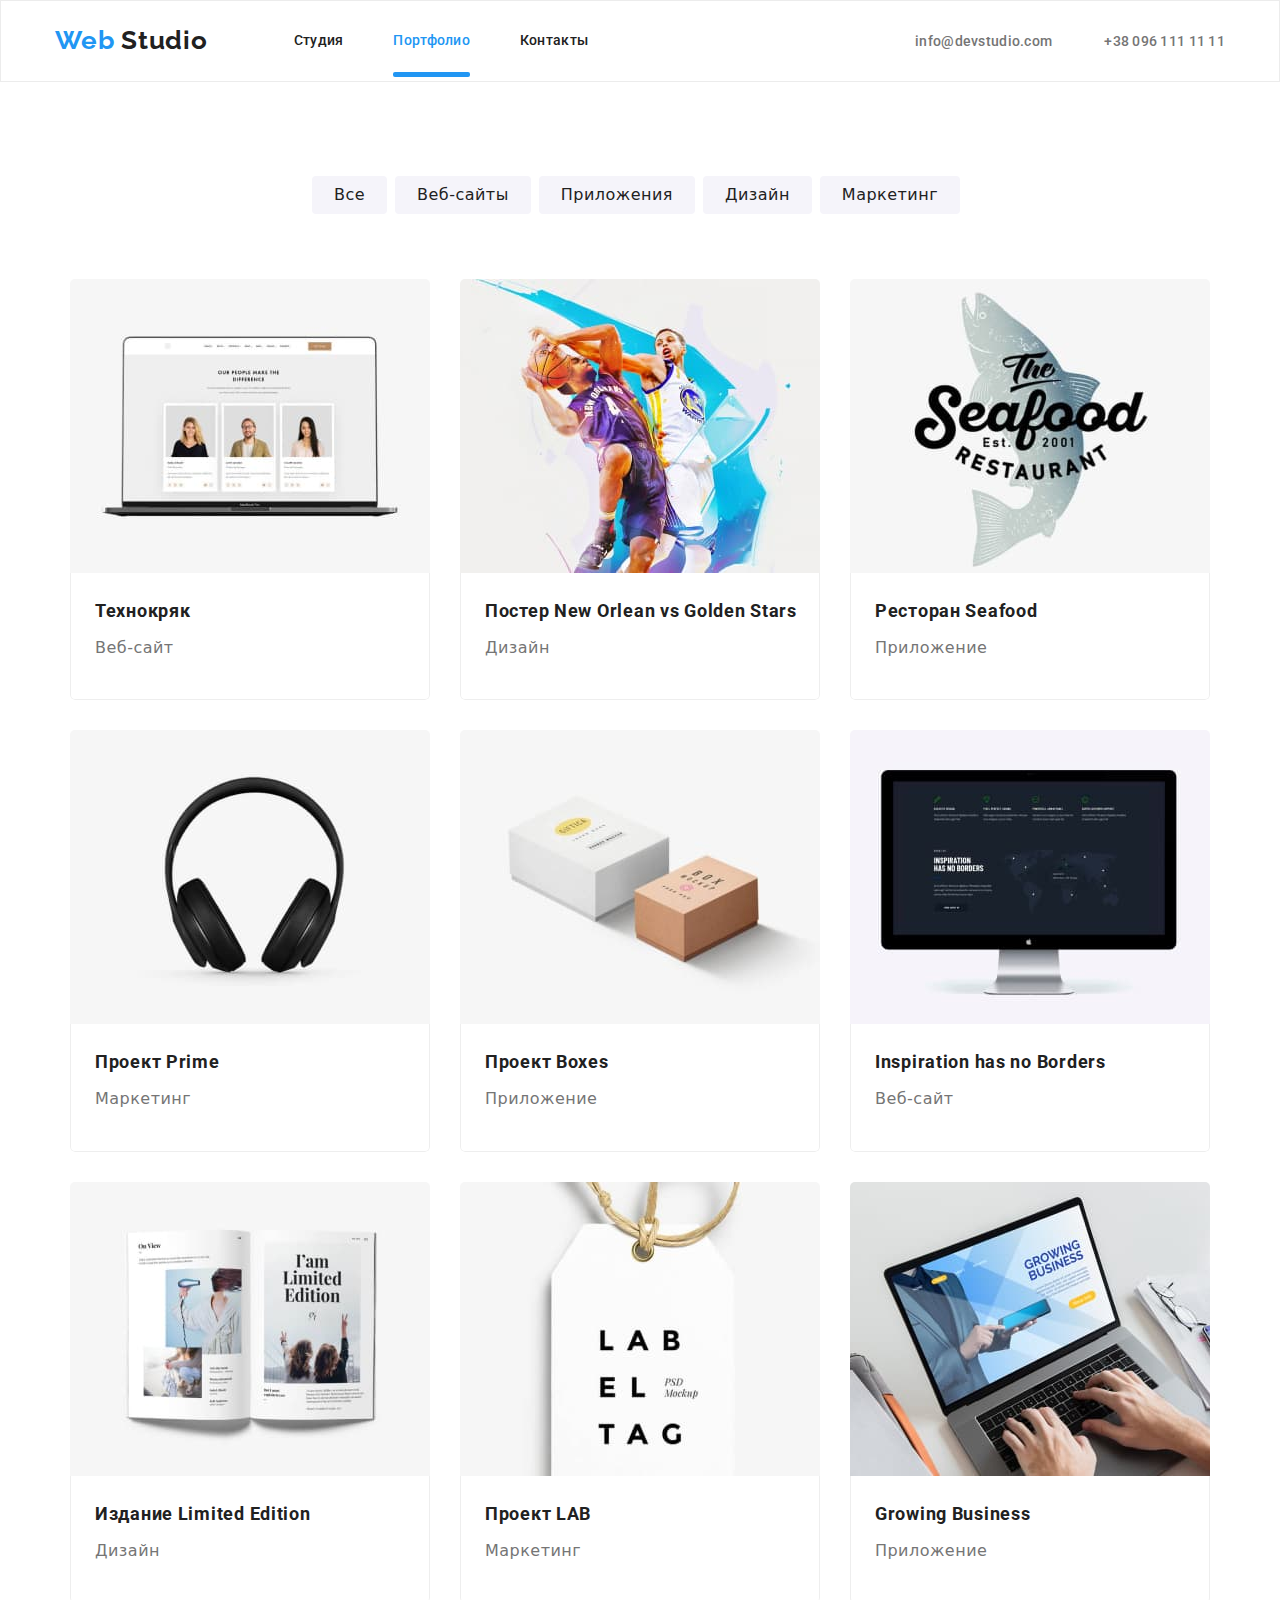
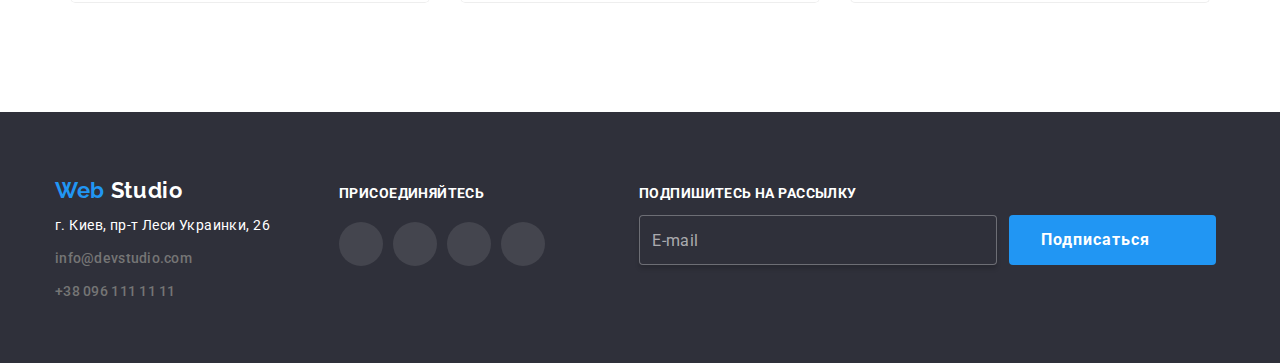
==== commit 0f5eba84: ":woman-facepalming:" ====
--- a/portfolio.html
+++ b/portfolio.html
@@ -419,80 +419,6 @@
       </form>
       </div>
     </footer>
-    <div class="backdrop is-hidden" data-backdrop>
-      <form class="modal js-speaker-form" autocomplete="off">
-        <h2 class="form-title">Оставьте свои данные, мы вам перезвоним</h2>
-        <div class="form-field">
-          <span class="form-icon">
-            <svg class="icon-modal-mail" width=15 height=12>
-              <use href="./images/sprite.svg#icon-modal-name"></use>
-            </svg>
-          </span>
-          <input
-          type="text"
-          class="form-input"
-          name="name"
-          id="name"
-          placeholder=" "
-          />
-          <label for="name" class="form-label">Имя</label>
-        </div>
-        <div class="form-field">
-      <span class="form-icon">
-        <svg class="icon-modal-mail" width=15 height=12>
-           <use href="./images/sprite.svg#icon-modal-phone"></use>
-          </svg>
-      </span>
-      <input
-          type="tel"
-          class="form-input"
-          name="telephone"
-          id="telephone"
-          placeholder=" "
-        />
-        <label for="telephone" class="form-label">Телефон</label>
-      </div>
-      <div class="form-field">
-        <span class="form-icon">
-          <svg class="icon-modal-mail" width=15 height=12>
-           <use href="./images/sprite.svg#icon-modal-mail"></use>
-          </svg>
-        </span>
-        <input
-          type="email"
-          class="form-input"
-          name="mail"
-          id="mail"
-          placeholder=" "
-        />
-        <label for="mail" class="form-label">Почта</label>
-      </div>
-      <div class="form-field-comment">
-        <textarea
-          class="form-textarea"
-          name="comment"
-          id="comment"
-          rows="8"
-          placeholder=" "
-        ></textarea>
-        <label for="comment" class="form-comment">Комментарий</label>
-      </div>
-       <label class="form-checkbox">
-              <input
-                class="input-checkbox"
-                type="checkbox"
-                name="term"
-                value="term"
-              />
-            <span class="icon-checkbox"></span>
-            <span class="label-checkbox">Соглашаюсь с рассылкой и принимаю
-              <a class="text-link" href="">Условия договора</a></span>
-            </label>
-      <button class="button-send">Отправить</button>
-              <button class="btn-close" data-close-modal></button>
-            </form>
-      </div>
-          </div>
      <script src="./js/menu.js"></script>
   </body>
 </html>
--- a/css/main.min.css
+++ b/css/main.min.css
@@ -1,2 +1,2 @@
-/*! modern-normalize v0.6.0 | MIT License | https://github.com/sindresorhus/modern-normalize */*,*::before,*::after{-webkit-box-sizing:border-box;box-sizing:border-box}:root{-moz-tab-size:4;-o-tab-size:4;tab-size:4}html{line-height:1.15;-webkit-text-size-adjust:100%}body{margin:0}body{font-family:system-ui,-apple-system,"Segoe UI",Roboto,Helvetica,Arial,sans-serif,"Apple Color Emoji","Segoe UI Emoji"}hr{height:0}abbr[title]{-webkit-text-decoration:underline dotted;text-decoration:underline dotted}b,strong{font-weight:bolder}code,kbd,samp,pre{font-family:SFMono-Regular, Consolas, "Liberation Mono", Menlo, monospace;font-size:1em}small{font-size:80%}sub,sup{font-size:75%;line-height:0;position:relative;vertical-align:baseline}sub{bottom:-0.25em}sup{top:-0.5em}button,input,optgroup,select,textarea{font-family:inherit;font-size:100%;line-height:1.15;margin:0}button,select{text-transform:none}button,[type="button"],[type="reset"],[type="submit"]{-webkit-appearance:button}button::-moz-focus-inner,[type="button"]::-moz-focus-inner,[type="reset"]::-moz-focus-inner,[type="submit"]::-moz-focus-inner{border-style:none;padding:0}button:-moz-focusring,[type="button"]:-moz-focusring,[type="reset"]:-moz-focusring,[type="submit"]:-moz-focusring{outline:1px dotted ButtonText}fieldset{padding:0.35em 0.75em 0.625em}legend{padding:0}progress{vertical-align:baseline}[type="number"]::-webkit-inner-spin-button,[type="number"]::-webkit-outer-spin-button{height:auto}[type="search"]{-webkit-appearance:textfield;outline-offset:-2px}[type="search"]::-webkit-search-decoration{-webkit-appearance:none}::-webkit-file-upload-button{-webkit-appearance:button;font:inherit}summary{display:list-item}.main-nav,.contacts{font-family:"Roboto",sans-serif;background-color:white;color:#757575}.logo,.main-nav .link,.contacts-link,.workers-link,.clients-link,.footer-logo,address a,.footer-contacts-link,.socials-link,.examples-item{text-decoration:none}.main-nav,.contacts,.benefits-flex,.products-flex,.workers-flex,.workers-socials.list,.clients-flex,.footer-contacts,.footer-socials,.portfolio-nav-filters,.examples-flex{margin:0;padding:0;list-style:none}.image{display:block;max-width:100%}.benefits-title,.portfolio-title{position:absolute;width:1px;height:1px;margin:-1px;border:0;padding:0;clip:rect(0 0 0 0);overflow:hidden}.hero-button,.form-subscription button,.button-send{display:inline-block;-webkit-box-align:center;-ms-flex-align:center;align-items:center;padding:10px 32px;min-width:200px;min-height:50px;border:0px;border-radius:4px;font-family:"Roboto",sans-serif;color:#fff;background-color:#2196f3;font-weight:700;font-size:16px;line-height:1.87;letter-spacing:0.06em;cursor:pointer}.container{padding-left:15px;padding-right:15px;margin-right:auto;margin-left:auto}@media screen and (min-width: 480px){.container{width:480px}}@media screen and (min-width: 768px){.container{width:768px}}@media screen and (min-width: 1200px){.container{width:1200px}}.page-header{position:relative;width:100%;border:1px solid #ececec}.site-nav{display:-webkit-box;display:-ms-flexbox;display:flex}@media screen and (max-width: 767px){.site-nav{-webkit-box-pack:justify;-ms-flex-pack:justify;justify-content:space-between}}.logo{color:#212121;font-family:"Raleway",sans-serif;font-weight:700;letter-spacing:0.03em}@media screen and (max-width: 767px){.logo{padding:16px 0px;font-size:24px;line-height:1.16}}@media screen and (min-width: 768px){.logo{padding:26px 0px;font-size:24px;line-height:1.16}}@media screen and (min-width: 1200px){.logo{padding:24px 0px;font-size:26px;line-height:1.19}}.web{color:#2196f3}.menu-button{margin:0;padding:0;border:none;background-color:transparent}@media screen and (min-width: 768px){.menu-button{display:none}}.menu-button .icon-closed{display:none}.menu-button.is-open .icon-closed{display:block}.menu-button.is-open .icon-opened{display:none}.menu{font-family:"Roboto",sans-serif;font-weight:500;letter-spacing:0.02em}@media screen and (max-width: 767px){.menu{display:none;position:absolute;top:100%;left:0;width:100%;height:393px;background-color:white;text-align:center;font-size:18px}.menu.is-open{display:block;z-index:999}}@media screen and (min-width: 768px){.menu{display:-webkit-box;display:-ms-flexbox;display:flex;margin-left:auto}}@media screen and (max-width: 767px){.main-nav{display:block;margin-top:60px;font-size:18px}}@media screen and (min-width: 768px){.main-nav{display:-webkit-box;display:-ms-flexbox;display:flex;-ms-flex-wrap:wrap;flex-wrap:wrap;margin-top:0px;font-size:14px}}@media screen and (max-width: 767px){.main-nav>li:not(:first-child){margin-top:40px}}@media screen and (min-width: 768px){.main-nav>li:not(:first-child){margin-left:50px}}@media screen and (min-width: 768px){.main-nav>li{padding:32px 0px}}.main-nav .link{position:relative;display:block;color:#212121;line-height:1.1;letter-spacing:0.02em;-webkit-transition:color 250ms cubic-bezier(0.4, 0, 0.2, 1);transition:color 250ms cubic-bezier(0.4, 0, 0.2, 1)}.main-nav .link:hover,.main-nav .link:focus{color:#2196f3}.main-nav .link.current{color:#2196f3}.link-name{position:relative}.main-nav .link-name.current::after{content:"";position:absolute;display:block;width:100%;margin-top:8px;left:0;height:5px;border-radius:2px;background-color:#2196f3;-webkit-transition:color 250ms cubic-bezier(0.4, 0, 0.2, 1);transition:color 250ms cubic-bezier(0.4, 0, 0.2, 1)}@media screen and (min-width: 768px){.main-nav .link-name.current::after{top:32px}}.contacts-link .icon{display:inline-block;padding:0;background-repeat:no-repeat;fill:currentColor;cursor:pointer;width:14px;height:10px;margin-right:8px}@media screen and (min-width: 768px) and (max-width: 1199px){.contacts-link .icon{width:16px;height:11px;margin-right:10px}}@media screen and (max-width: 1199px){.contacts{display:block}}@media screen and (max-width: 767px){.contacts{margin-top:60px;font-size:18px}}@media screen and (min-width: 768px){.contacts{margin-top:21px;margin-bottom:21px;margin-left:84px;font-size:12px;-webkit-box-align:center;-ms-flex-align:center;align-items:center}}@media screen and (min-width: 1200px){.contacts{display:-webkit-box;display:-ms-flexbox;display:flex;margin-top:0px;margin-bottom:0px;font-size:14px;margin-left:305px}}@media screen and (min-width: 1200px){.contacts-item{padding:32px 0px}}@media screen and (max-width: 767px){.contacts>li:not(:first-child){margin-top:16px}}@media screen and (min-width: 768px){.contacts>li:not(:first-child){margin-top:10px}}@media screen and (min-width: 1200px){.contacts>li:not(:first-child){margin-top:0px;margin-left:30px}}.contacts-link{display:-webkit-inline-box;display:-ms-inline-flexbox;display:inline-flex;-webkit-box-align:center;-ms-flex-align:center;align-items:center;color:#757575;font-weight:500;line-height:1.16;letter-spacing:0.02em;-webkit-transition:color 250ms cubic-bezier(0.4, 0, 0.2, 1);transition:color 250ms cubic-bezier(0.4, 0, 0.2, 1)}.contacts-link:hover,.contacts-link:focus{color:#2196f3}@media screen and (max-width: 767px){.сontacts-item:not(:first-child){margin-top:16px}}.icon{display:inline-block;padding:0;background-repeat:no-repeat;fill:currentColor;cursor:pointer}@media screen and (max-width: 767px) and (min-width: 1200px){.contacts-link>.icon{width:16px;height:11px;margin-right:10px}}@media screen and (min-width: 768px){.contacts-link>.icon{width:14px;height:10px;margin-right:8px}}.hero-content{position:relative;margin-left:auto;margin-right:auto;padding-top:118px;max-width:640px;min-height:400px;text-align:center;background-color:#757575;background-repeat:no-repeat;background-position:center;background-size:cover;background-image:-webkit-gradient(linear, left top, right top, from(rgba(47,48,58,0.8)), to(rgba(47,48,58,0.8))),url("../images/hero/hero-mobile.jpg");background-image:linear-gradient(to right, rgba(47,48,58,0.8), rgba(47,48,58,0.8)),url("../images/hero/hero-mobile.jpg")}@media screen and (-webkit-min-device-pixel-ratio: 2), screen and (min-resolution: 2dppx){.hero-content{background-image:-webkit-gradient(linear, left top, right top, from(rgba(47,48,58,0.8)), to(rgba(47,48,58,0.8))),url("../images/hero/hero-mobile@2x.jpg");background-image:linear-gradient(to right, rgba(47,48,58,0.8), rgba(47,48,58,0.8)),url("../images/hero/hero-mobile@2x.jpg")}}@media screen and (min-width: 768px){.hero-content{max-width:1024px;min-height:400px;background-image:-webkit-gradient(linear, left top, right top, from(rgba(47,48,58,0.8)), to(rgba(47,48,58,0.8))),url("../images/hero/hero-tablet.jpg");background-image:linear-gradient(to right, rgba(47,48,58,0.8), rgba(47,48,58,0.8)),url("../images/hero/hero-tablet.jpg")}}@media screen and (-webkit-min-device-pixel-ratio: 2), screen and (min-resolution: 2dppx){.hero-content{background-image:-webkit-gradient(linear, left top, right top, from(rgba(47,48,58,0.8)), to(rgba(47,48,58,0.8))),url("../images/hero/hero-tablet@2x.jpg");background-image:linear-gradient(to right, rgba(47,48,58,0.8), rgba(47,48,58,0.8)),url("../images/hero/hero-tablet@2x.jpg")}}@media screen and (min-width: 1200px){.hero-content{padding-top:200px;max-width:1600px;min-height:600px;background-image:-webkit-gradient(linear, left top, right top, from(rgba(47,48,58,0.8)), to(rgba(47,48,58,0.8))),url("../images/hero/hero-desktop.jpg");background-image:linear-gradient(to right, rgba(47,48,58,0.8), rgba(47,48,58,0.8)),url("../images/hero/hero-desktop.jpg")}}@media screen and (-webkit-min-device-pixel-ratio: 2), screen and (min-resolution: 2dppx){.hero-content{background-image:-webkit-gradient(linear, left top, right top, from(rgba(47,48,58,0.8)), to(rgba(47,48,58,0.8))),url("../images/hero/hero-desktop@2x.jpg");background-image:linear-gradient(to right, rgba(47,48,58,0.8), rgba(47,48,58,0.8)),url("../images/hero/hero-desktop@2x.jpg")}}.hero-title{margin-top:0;margin-bottom:30px;color:#fff;font-family:"Roboto",sans-serif;text-align:center;font-weight:900;letter-spacing:0.06em;text-transform:uppercase}@media screen and (max-width: 1199px){.hero-title{font-size:26px;line-height:1.62}}@media screen and (min-width: 1200px){.hero-title{font-size:44px;line-height:1.36}}@media screen and (max-width: 1199px){.benefits{padding:60px 0px}}@media screen and (min-width: 1200px){.benefits{padding:94px 0px;margin:auto}}@media screen and (min-width: 768px){.benefits-flex{display:-webkit-box;display:-ms-flexbox;display:flex;-ms-flex-wrap:wrap;flex-wrap:wrap;margin:-15px}}.benefits-item{width:100%}@media screen and (min-width: 480px){.benefits-item{width:450px}}@media screen and (max-width: 767px){.benefits-item:not(:first-child){margin-top:30px}}@media screen and (min-width: 768px){.benefits-item{width:calc((100% - 4 * 15px) / 2);margin:15px}}@media screen and (min-width: 1200px){.benefits-item{width:calc((100% - 8 * 15px) / 4)}}.benefits-item:nth-child(4n){margin-right:0px}.benefits-icon{display:block;width:100%;height:120px;padding:25px 100px;border-radius:4px;background-color:#f5f4fa;background-repeat:no-repeat;background-position:center}.benefits-subtitle{margin-top:30px;margin-bottom:10px;font-family:"Roboto",sans-serif;color:#212121;text-transform:uppercase;font-weight:700;font-size:14px;line-height:1}@media screen and (max-width: 767px){.benefits-subtitle{text-align:center}}.benefits-text{font-family:"Roboto",sans-serif;color:#757575;font-weight:400;font-size:14px;line-height:1.7;letter-spacing:0.03em}@media screen and (max-width: 1199px){.products{display:none}}@media screen and (min-width: 1200px){.products{padding-top:94px;padding-bottom:94px;border-top:1px solid #ececec}}.products-title{margin-top:0;margin-bottom:50px;color:#212121;font-weight:700;font-size:36px;line-height:1.16;letter-spacing:0.03em;text-align:center}.products-flex{display:-webkit-box;display:-ms-flexbox;display:flex;-ms-flex-wrap:wrap;flex-wrap:wrap}.products-item{position:relative;width:370px;height:294px;margin-right:30px}.products-item:nth-child(3n){margin-right:0px}.products-text{position:absolute;width:100%;height:70px;bottom:0;margin:0;padding:27px;color:#fff;background:rgba(47,48,58,0.8);border-radius:0px 0px 4px 4px;font-family:"Roboto",sans-serif;font-weight:700;font-size:14px;line-height:1.14;text-align:center;letter-spacing:0.03em;text-transform:uppercase}.workers{background-color:#f5f4fa}@media screen and (max-width: 1199px){.workers{padding-top:60px;padding-bottom:60px}}@media screen and (min-width: 1200px){.workers{padding-top:94px;padding-bottom:94px}}.workers-title{margin-top:0;color:#212121;font-family:"Roboto",sans-serif;font-weight:700;letter-spacing:0.03em;text-align:center}@media screen and (max-width: 1199px){.workers-title{margin-bottom:30px;font-size:28px;line-height:1.17}}@media screen and (min-width: 1200px){.workers-title{margin-bottom:50px;font-size:36px;line-height:1.2}}@media screen and (min-width: 768px){.workers-flex{display:-webkit-box;display:-ms-flexbox;display:flex;-ms-flex-wrap:wrap;flex-wrap:wrap;margin:-15px}}.workers-item{border-radius:4px;background-color:#fff;-webkit-box-shadow:0px 2px 1px rgba(0,0,0,0.2),0px 1px 1px rgba(0,0,0,0.14),0px 1px 3px rgba(0,0,0,0.12);box-shadow:0px 2px 1px rgba(0,0,0,0.2),0px 1px 1px rgba(0,0,0,0.14),0px 1px 3px rgba(0,0,0,0.12)}@media screen and (min-width: 480px){.workers-item{width:450px}}@media screen and (max-width: 767px){.workers-item:not(:first-child){margin-top:30px}}@media screen and (min-width: 768px){.workers-item{width:calc((100% - 4 * 15px) / 2);margin:15px}}@media screen and (min-width: 1200px){.workers-item{width:calc((100% - 8 * 15px) / 4)}}.workers-item:nth-child(4n){margin-right:0px}.workers-item:nth-child(4n){margin-right:0px}@media screen and (max-width: 767px){.thumb{height:320px}}@media screen and (min-width: 768px){.thumb{height:260px}}.img-worker{display:block;width:100%;height:100%;-o-object-fit:cover;object-fit:cover;-o-object-position:top;object-position:top}.workers-subtitle{margin-top:30px;margin-bottom:0px;color:#212121;font-family:"Roboto",sans-serif;font-weight:500;font-size:16px;line-height:1;letter-spacing:0.03em;text-align:center}.workers-text{margin-top:10px;color:#757575;font-family:"Roboto",sans-serif;font-weight:400;font-size:16px;line-height:1;letter-spacing:0.03em;text-align:center}.workers-socials.list{display:-webkit-box;display:-ms-flexbox;display:flex;-webkit-box-pack:center;-ms-flex-pack:center;justify-content:center;margin-top:16px;margin-bottom:24px}.workers-socials.item{margin-right:10px}.workers-socials.item:nth-child(4n){margin-right:0px}.workers-link{display:-webkit-box;display:-ms-flexbox;display:flex;-webkit-box-pack:center;-ms-flex-pack:center;justify-content:center;-webkit-box-align:center;-ms-flex-align:center;align-items:center;width:44px;height:44px;border-radius:50%;color:#afb1b8;-webkit-transition:background-color 250ms cubic-bezier(0.4, 0, 0.2, 1),color 250ms cubic-bezier(0.4, 0, 0.2, 1);transition:background-color 250ms cubic-bezier(0.4, 0, 0.2, 1),color 250ms cubic-bezier(0.4, 0, 0.2, 1)}.workers-link:hover,.workers-link:focus{color:#fff;background-color:#2196f3}.social-icon{fill:currentColor}.social-icon:hover,.social-icon:focus{fill:#fff}@media screen and (max-width: 1199px){.clients{padding:60px 0px}}@media screen and (min-width: 1200px){.clients{padding-top:94px;padding-bottom:94px}}.clients-title{margin-top:0px;color:#212121;font-family:"Roboto",sans-serif;font-weight:700;text-align:center;letter-spacing:0.03em}@media screen and (max-width: 1199px){.clients-title{margin-bottom:30px;font-size:28px;line-height:1.17}}@media screen and (min-width: 1200px){.clients-title{margin-bottom:50px;font-size:36px;line-height:1.2}}.clients-flex{display:-webkit-box;display:-ms-flexbox;display:flex;-ms-flex-wrap:wrap;flex-wrap:wrap;margin:-15px}.clients-item{background-color:#fff}@media screen and (max-width: 767px){.clients-item{width:calc((100% - 4 * 15px) / 2);margin:15px}}@media screen and (min-width: 768px){.clients-item{width:calc((100% - 6 * 15px) / 3);margin:15px}}@media screen and (min-width: 1200px){.clients-item{width:calc((100% - 12 * 15px) / 6)}}.clients-link{display:-webkit-box;display:-ms-flexbox;display:flex;height:90px;-webkit-box-align:center;-ms-flex-align:center;align-items:center;-webkit-box-pack:center;-ms-flex-pack:center;justify-content:center;color:#afb1b8;border:1px solid #afb1b8;border-radius:4px;-webkit-transition:color 250ms cubic-bezier(0.4, 0, 0.2, 1),border-color 250ms cubic-bezier(0.4, 0, 0.2, 1);transition:color 250ms cubic-bezier(0.4, 0, 0.2, 1),border-color 250ms cubic-bezier(0.4, 0, 0.2, 1)}.clients-link:hover,.clients-link:focus{color:#2196f3;border-color:#2196f3}.clients-icon{fill:currentColor;cursor:pointer}footer{background-color:#2f303a}.footer-flex{padding:60px 0px}@media screen and (max-width: 767px){.footer-flex{display:block}}@media screen and (max-width: 1199px){.footer-flex{display:-webkit-box;display:-ms-flexbox;display:flex;-ms-flex-wrap:wrap;flex-wrap:wrap;-ms-flex-pack:distribute;justify-content:space-around}}@media screen and (min-width: 1200px){.footer-flex{display:-webkit-box;display:-ms-flexbox;display:flex;-webkit-box-align:baseline;-ms-flex-align:baseline;align-items:baseline}}@media screen and (max-width: 767px){.footer-info,.footer-join{width:100%;text-align:center}}@media screen and (max-width: 1199px){.footer-info,.footer-join{text-align:center}}.footer-logo{color:#fff;font-family:"Raleway",sans-serif;font-weight:700;font-size:22px;line-height:1.18;letter-spacing:0.03em}address a{display:block;margin-top:10px;color:#fff;font-style:normal;font-family:"Roboto",sans-serif;font-weight:400;font-size:14px;line-height:1.7;letter-spacing:0.03em}.footer-contacts{display:block;background-color:#2f303a;font-family:"Roboto",sans-serif;font-weight:400;font-size:14px;line-height:1.7;letter-spacing:0.03em;color:rgba(255,255,255,0.6)}@media screen and (max-width: 1199px){.footer-contacts{margin-bottom:60px}}.footer-contacts-link{margin-top:9px}@media screen and (max-width: 767px){.footer-join{margin-bottom:60px}}@media screen and (min-width: 1200px){.footer-join{display:block;margin-left:69px}}.socials-subtitle{margin:0;color:#fff;font-family:"Roboto",sans-serif;font-weight:700;font-size:14px;line-height:1.1;letter-spacing:0.03em;text-transform:uppercase}.footer-socials{display:-webkit-box;display:-ms-flexbox;display:flex;margin-top:21px;-webkit-box-pack:center;-ms-flex-pack:center;justify-content:center}@media screen and (min-width: 1200px){.footer-socials{-webkit-box-pack:justify;-ms-flex-pack:justify;justify-content:space-between}}.socials-item{margin-right:10px}.socials-item:nth-child(4n){margin-right:0px}.socials-link{display:-webkit-box;display:-ms-flexbox;display:flex;-webkit-box-pack:center;-ms-flex-pack:center;justify-content:center;-webkit-box-align:center;-ms-flex-align:center;align-items:center;width:44px;height:44px;border-radius:50%;background-color:rgba(255,255,255,0.1);-webkit-transition:background-color 250ms cubic-bezier(0.4, 0, 0.2, 1),color 250ms cubic-bezier(0.4, 0, 0.2, 1);transition:background-color 250ms cubic-bezier(0.4, 0, 0.2, 1),color 250ms cubic-bezier(0.4, 0, 0.2, 1)}.socials-link:hover,.socials-link:focus{color:#fff;background-color:#2196f3}.social-icon.footer{fill:#fff}@media screen and (max-width: 1199px){.form-subscription{display:block;text-align:center}}@media screen and (min-width: 1200px){.form-subscription{display:-webkit-inline-box;display:-ms-inline-flexbox;display:inline-flex;margin-left:94px}}.subtitle-subscription{color:#fff;font-family:"Roboto",sans-serif;font-weight:700;font-size:14px;line-height:1.1;letter-spacing:0.03em;text-transform:uppercase}@media screen and (max-width: 1199px){.subtitle-subscription{margin:0;width:100%;text-align:center}}@media screen and (min-width: 1200px){.subtitle-subscription{margin-left:94px}}.form-subscription input{padding:18px 12px;-webkit-box-align:center;-ms-flex-align:center;align-items:center;border:1px solid rgba(255,255,255,0.3);-webkit-box-shadow:0px 4px 4px rgba(0,0,0,0.15);box-shadow:0px 4px 4px rgba(0,0,0,0.15);border-radius:4px;height:50px;font-weight:400;font-size:16px;line-height:1.87;letter-spacing:0.03em;background-color:#2f303a}@media screen and (max-width: 1199px){.form-subscription input{margin-top:20px;width:100%}}@media screen and (min-width: 1200px){.form-subscription input{width:358px}}.form-subscription input::-webkit-input-placeholder{font-family:"Roboto",sans-serif;color:rgba(255,255,255,0.6)}.form-subscription input:-ms-input-placeholder{font-family:"Roboto",sans-serif;color:rgba(255,255,255,0.6)}.form-subscription input::-ms-input-placeholder{font-family:"Roboto",sans-serif;color:rgba(255,255,255,0.6)}.form-subscription input::placeholder{font-family:"Roboto",sans-serif;color:rgba(255,255,255,0.6)}.form-subscription button{display:-webkit-inline-box;display:-ms-inline-flexbox;display:inline-flex;-webkit-box-align:center;-ms-flex-align:center;align-items:center}@media screen and (max-width: 1199px){.form-subscription button{margin-top:20px}}@media screen and (min-width: 1200px){.form-subscription button{margin-left:12px}}.icon-send{width:24px;height:24px;margin-left:10px}.backdrop{position:fixed;padding:93px 15px;top:0;left:0;width:100%;height:100%;text-align:center;background-color:rgba(0,0,0,0.2);overflow-y:scroll;-webkit-transition:opacity 250ms cubic-bezier(0.4, 0, 0.2, 1);transition:opacity 250ms cubic-bezier(0.4, 0, 0.2, 1)}.backdrop.is-hidden{display:none}.backdrop.is-hidden .modal{-webkit-transform:translate(-50%, -50%) scale(1.1);transform:translate(-50%, -50%) scale(1.1)}.modal{text-align:center;padding:40px;background-color:#fff;-webkit-box-shadow:0px 2px 1px rgba(0,0,0,0.2),0px 1px 1px rgba(0,0,0,0.14),0px 1px 3px rgba(0,0,0,0.12);box-shadow:0px 2px 1px rgba(0,0,0,0.2),0px 1px 1px rgba(0,0,0,0.14),0px 1px 3px rgba(0,0,0,0.12);border-radius:4px;font-family:"Roboto",sans-serif}@media screen and (min-width: 480px){.modal{position:absolute;top:10%;left:50%;-webkit-transform:translate(-50%, 0);transform:translate(-50%, 0);max-width:450px;max-height:609px;width:100%}}@media screen and (min-width: 1200px){.modal{max-width:528px;max-height:581px;width:100%}}.btn-close{display:-webkit-box;display:-ms-flexbox;display:flex;position:absolute;width:30px;height:30px;border:none;border-radius:50%;background-image:url("../images/modal-icons/btn-close.svg");background-size:contain;background-repeat:no-repeat;cursor:pointer}@media screen and (max-width: 479px){.btn-close{top:25%;right:5%}}@media screen and (min-width: 480px){.btn-close{top:1%;right:2%}}.btn-close:hover,.btn-close:focus{fill:var(#2196f3)}.form-title{margin-top:0px;margin-bottom:30px;font-weight:700;font-size:20px;line-height:1.15;letter-spacing:0.03em;text-align:center;color:#212121}.form-field{position:relative;margin-bottom:28px}.form-field:focus-within>.form-label{color:#2196f3;font-size:12px;-webkit-transform:translateY(-42px) translateX(-32px);transform:translateY(-42px) translateX(-32px)}.form-field:focus-within>.form-icon{fill:#2196f3}.form-label{position:absolute;font-weight:400;font-size:14px;line-height:1.14;letter-spacing:0.01em;top:50%;left:42px;-webkit-transform:translateY(-50%);transform:translateY(-50%);-webkit-transition:-webkit-transform 250ms cubic-bezier(0.4, 0, 0.2, 1);transition:-webkit-transform 250ms cubic-bezier(0.4, 0, 0.2, 1);transition:transform 250ms cubic-bezier(0.4, 0, 0.2, 1);transition:transform 250ms cubic-bezier(0.4, 0, 0.2, 1), -webkit-transform 250ms cubic-bezier(0.4, 0, 0.2, 1)}.form-label,.form-comment{color:#757575}.form-input,.form-textarea{display:-webkit-inline-box;display:-ms-inline-flexbox;display:inline-flex;border:1px solid rgba(33,33,33,0.2);border-radius:4px;outline:0px}.form-input{margin:0;padding:12px 18px;padding-left:42px;width:100%;height:40px}.form-input:hover,.form-input:focus{border:1px solid #2196f3}.form-input:not(:placeholder-shown)+.form-label{-webkit-transform:translateY(-42px) translateX(-32px);transform:translateY(-42px) translateX(-32px)}.form-icon{position:absolute;display:inline-block;top:50%;left:16px;-webkit-transform:translateY(-50%);transform:translateY(-50%);-webkit-transition:-webkit-transform 250ms cubic-bezier(0.4, 0, 0.2, 1);transition:-webkit-transform 250ms cubic-bezier(0.4, 0, 0.2, 1);transition:transform 250ms cubic-bezier(0.4, 0, 0.2, 1);transition:transform 250ms cubic-bezier(0.4, 0, 0.2, 1), -webkit-transform 250ms cubic-bezier(0.4, 0, 0.2, 1)}.form-field-comment{position:relative;margin-bottom:20px}.form-field-comment:focus-within>.form-comment{-webkit-transform:translateY(-42px);transform:translateY(-42px);color:#2196f3;font-size:12px}.form-textarea{display:block;resize:none;padding:12px 16px;width:100%;height:120px}.form-textarea:hover,.form-textarea:focus{border:1px solid #2196f3}.form-textarea:not(:placeholder-shown)+.form-comment{-webkit-transform:translateY(-42px);transform:translateY(-42px)}.form-comment{position:absolute;top:20px;left:16px;-webkit-transform:translateY(-50%);transform:translateY(-50%);-webkit-transition:-webkit-transform 250ms cubic-bezier(0.4, 0, 0.2, 1);transition:-webkit-transform 250ms cubic-bezier(0.4, 0, 0.2, 1);transition:transform 250ms cubic-bezier(0.4, 0, 0.2, 1);transition:transform 250ms cubic-bezier(0.4, 0, 0.2, 1), -webkit-transform 250ms cubic-bezier(0.4, 0, 0.2, 1);font-weight:400;font-size:14px;line-height:1.14;letter-spacing:0.01em}.form-checkbox{display:-webkit-box;display:-ms-flexbox;display:flex;text-align:center;-webkit-box-align:center;-ms-flex-align:center;align-items:center;-webkit-box-pack:center;-ms-flex-pack:center;justify-content:center}.input-checkbox{position:absolute;width:1px;height:1px;margin:-1px;border:0;padding:0;clip:rect(0 0 0 0);overflow:hidden;text-align:center}.input-checkbox:checked+.icon-checkbox,.input-checkbox:checked:focus+.icon-checkbox{border:none;width:15px;height:16px;background-image:url("../images/modal-icons/icon-checked.svg");background-repeat:no-repeat;background-size:contain;border-radius:2px}.icon-checkbox{margin-right:5px;width:15px;height:16px;border:2px solid black;border-radius:20%}.label-checkbox{margin:0;left:36px;text-align:center;font-weight:400;font-size:12px;line-height:1.71}.text-link{color:#2196f3;text-decoration:underline}.button-send{margin-top:30px;-webkit-box-shadow:0px 4px 4px rgba(0,0,0,0.15);box-shadow:0px 4px 4px rgba(0,0,0,0.15)}.portfolio-header{border-bottom:1px solid #ececec}@media screen and (max-width: 1199px){.portfolio{padding:60px 0px}}@media screen and (min-width: 1200px){.portfolio{padding:94px 0px}}@media screen and (max-width: 767px) and (min-width: 320px){.portfolio-nav-filters{display:-webkit-box;display:-ms-flexbox;display:flex;-ms-flex-wrap:wrap;flex-wrap:wrap;-webkit-box-pack:start;-ms-flex-pack:start;justify-content:start;padding:0px}}@media screen and (min-width: 768px){.portfolio-nav-filters{display:-webkit-box;display:-ms-flexbox;display:flex;-ms-flex-wrap:wrap;flex-wrap:wrap;-webkit-box-pack:center;-ms-flex-pack:center;justify-content:center}}@media screen and (max-width: 767px) and (min-width: 320px){li .portfolio-button{margin-right:8px}}@media screen and (max-width: 767px) and (min-width: 320px){li .portfolio-button:nth-child(-n+3){margin-bottom:15px}}li .portfolio-button{margin-right:8px;padding:6px 22px;border-radius:4px;border:0;color:#212121;background-color:#f5f4fa;font-weight:500;font-size:16px;line-height:1.6;letter-spacing:0.03em;cursor:pointer;-webkit-transition:background-color 250ms cubic-bezier(0.4, 0, 0.2, 1),color 250ms cubic-bezier(0.4, 0, 0.2, 1);transition:background-color 250ms cubic-bezier(0.4, 0, 0.2, 1),color 250ms cubic-bezier(0.4, 0, 0.2, 1)}li .portfolio-button:nth-child(5n){margin-right:0px}li .portfolio-button:hover,li .portfolio-button:focus{color:#fff;background-color:#2196f3;-webkit-box-shadow:0px 2px 2px rgba(0,0,0,0.12),0px 1px 2px rgba(0,0,0,0.08),0px 3px 1px rgba(0,0,0,0.1);box-shadow:0px 2px 2px rgba(0,0,0,0.12),0px 1px 2px rgba(0,0,0,0.08),0px 3px 1px rgba(0,0,0,0.1)}@media screen and (max-width: 767px){.examples-flex{margin-top:40px}}@media screen and (min-width: 768px){.examples-flex{display:-webkit-box;display:-ms-flexbox;display:flex;-ms-flex-wrap:wrap;flex-wrap:wrap;margin-top:30px}}@media screen and (min-width: 1200px){.examples-flex{margin-top:50px}}.examples-animation:hover,.examples-animation:focus{-webkit-transition:-webkit-box-shadow 250ms cubic-bezier(0.4, 0, 0.2, 1);transition:-webkit-box-shadow 250ms cubic-bezier(0.4, 0, 0.2, 1);transition:box-shadow 250ms cubic-bezier(0.4, 0, 0.2, 1);transition:box-shadow 250ms cubic-bezier(0.4, 0, 0.2, 1), -webkit-box-shadow 250ms cubic-bezier(0.4, 0, 0.2, 1);cursor:pointer}.examples-animation:hover:hover .examples-text,.examples-animation:hover:focus .examples-text,.examples-animation:focus:hover .examples-text,.examples-animation:focus:focus .examples-text{opacity:1;-webkit-transform:translateY(100%);transform:translateY(100%);z-index:3}.examples-item{border-radius:5px;overflow:hidden}@media screen and (min-width: 480px){.examples-item{width:450px}}@media screen and (max-width: 767px){.examples-item:nth-child(-n+8){margin-bottom:30px}}@media screen and (min-width: 768px){.examples-item{width:calc((100% - 4 * 15px) / 2);margin:15px}}.examples-item:nth-child(2n){margin-right:0px}@media screen and (min-width: 1200px){.examples-item{width:calc((100% - 6 * 15px) / 3);margin:15px}}@media screen and (min-width: 1200px){.examples-item:nth-child(3n){margin-right:0px}}@media screen and (min-width: 1200px){.examples-item:nth-child(3n):nth-last-child(-n+3){margin-bottom:0}}@media screen and (min-width: 480px){.thumb{height:294px}}.img-card{display:block;width:100%;height:100%;-o-object-fit:cover;object-fit:cover;-o-object-position:top;object-position:top}.box{position:relative;overflow:hidden}.examples-text{display:-webkit-inline-box;display:-ms-inline-flexbox;display:inline-flex;position:absolute;top:0;right:0;bottom:0;margin-top:0;margin-bottom:0;font-family:"Roboto",sans-serif;font-size:18px;line-height:1.56;letter-spacing:0.03em;background-color:rgba(33,150,243,0.9);color:#fff;-webkit-transition:-webkit-transform 250ms cubic-bezier(0.4, 0, 0.2, 1);transition:-webkit-transform 250ms cubic-bezier(0.4, 0, 0.2, 1);transition:transform 250ms cubic-bezier(0.4, 0, 0.2, 1);transition:transform 250ms cubic-bezier(0.4, 0, 0.2, 1), -webkit-transform 250ms cubic-bezier(0.4, 0, 0.2, 1);opacity:0}@media screen and (max-width: 767px){.examples-text{padding:77px 24px}}@media screen and (min-width: 768px){.examples-text{padding:49px 24px}}.examples-info{border:1px solid #eeeeee;border-top:transparent;border-bottom-left-radius:5px;border-bottom-right-radius:5px;padding:20px 24px}.examples-title{margin:0px;color:#212121;font-family:"Roboto",sans-serif;font-weight:700;font-size:18px;line-height:2;letter-spacing:0.04em}.examples-title span{white-space:nowrap;overflow:hidden;text-overflow:ellipsis}.examples-subtitle{margin-top:4px;color:#757575;font-weight:400;font-size:16px;line-height:1.9;letter-spacing:0.03em}
+/*! modern-normalize v0.6.0 | MIT License | https://github.com/sindresorhus/modern-normalize */*,*::before,*::after{-webkit-box-sizing:border-box;box-sizing:border-box}:root{-moz-tab-size:4;-o-tab-size:4;tab-size:4}html{line-height:1.15;-webkit-text-size-adjust:100%}body{margin:0}body{font-family:system-ui,-apple-system,"Segoe UI",Roboto,Helvetica,Arial,sans-serif,"Apple Color Emoji","Segoe UI Emoji"}hr{height:0}abbr[title]{-webkit-text-decoration:underline dotted;text-decoration:underline dotted}b,strong{font-weight:bolder}code,kbd,samp,pre{font-family:SFMono-Regular, Consolas, "Liberation Mono", Menlo, monospace;font-size:1em}small{font-size:80%}sub,sup{font-size:75%;line-height:0;position:relative;vertical-align:baseline}sub{bottom:-0.25em}sup{top:-0.5em}button,input,optgroup,select,textarea{font-family:inherit;font-size:100%;line-height:1.15;margin:0}button,select{text-transform:none}button,[type="button"],[type="reset"],[type="submit"]{-webkit-appearance:button}button::-moz-focus-inner,[type="button"]::-moz-focus-inner,[type="reset"]::-moz-focus-inner,[type="submit"]::-moz-focus-inner{border-style:none;padding:0}button:-moz-focusring,[type="button"]:-moz-focusring,[type="reset"]:-moz-focusring,[type="submit"]:-moz-focusring{outline:1px dotted ButtonText}fieldset{padding:0.35em 0.75em 0.625em}legend{padding:0}progress{vertical-align:baseline}[type="number"]::-webkit-inner-spin-button,[type="number"]::-webkit-outer-spin-button{height:auto}[type="search"]{-webkit-appearance:textfield;outline-offset:-2px}[type="search"]::-webkit-search-decoration{-webkit-appearance:none}::-webkit-file-upload-button{-webkit-appearance:button;font:inherit}summary{display:list-item}.main-nav,.contacts{font-family:"Roboto",sans-serif;background-color:white;color:#757575}.logo,.main-nav .link,.contacts-link,.workers-link,.clients-link,.footer-logo,address a,.footer-contacts-link,.socials-link,.examples-item{text-decoration:none}.main-nav,.contacts,.benefits-flex,.products-flex,.workers-flex,.workers-socials.list,.clients-flex,.footer-contacts,.footer-socials,.portfolio-nav-filters,.examples-flex{margin:0;padding:0;list-style:none}.image{display:block;max-width:100%}.benefits-title,.portfolio-title{position:absolute;width:1px;height:1px;margin:-1px;border:0;padding:0;clip:rect(0 0 0 0);overflow:hidden}.hero-button,.form-subscription button,.button-send{display:inline-block;-webkit-box-align:center;-ms-flex-align:center;align-items:center;padding:10px 32px;min-width:200px;min-height:50px;border:0px;border-radius:4px;font-family:"Roboto",sans-serif;color:#fff;background-color:#2196f3;font-weight:700;font-size:16px;line-height:1.87;letter-spacing:0.06em;cursor:pointer}.container{padding-left:15px;padding-right:15px;margin-right:auto;margin-left:auto}@media screen and (min-width: 480px){.container{width:480px}}@media screen and (min-width: 768px){.container{width:768px}}@media screen and (min-width: 1200px){.container{width:1200px}}.page-header{position:relative;width:100%;border:1px solid #ececec}.site-nav{display:-webkit-box;display:-ms-flexbox;display:flex}@media screen and (max-width: 767px){.site-nav{-webkit-box-pack:justify;-ms-flex-pack:justify;justify-content:space-between}}.logo{color:#212121;font-family:"Raleway",sans-serif;font-weight:700;letter-spacing:0.03em}@media screen and (max-width: 767px){.logo{padding:16px 0px;font-size:24px;line-height:1.16}}@media screen and (min-width: 768px){.logo{padding:26px 0px;font-size:24px;line-height:1.16}}@media screen and (min-width: 1200px){.logo{padding:24px 0px;font-size:26px;line-height:1.19}}.web{color:#2196f3}.menu-button{margin:0;padding:0;border:none;background-color:transparent}@media screen and (min-width: 768px){.menu-button{display:none}}.menu-button .icon-closed{display:none}.menu-button.is-open .icon-closed{display:block}.menu-button.is-open .icon-opened{display:none}.menu{font-family:"Roboto",sans-serif;font-weight:500;letter-spacing:0.02em}@media screen and (max-width: 767px){.menu{display:none;position:absolute;top:100%;left:0;width:100%;height:393px;background-color:white;text-align:center;font-size:18px}.menu.is-open{display:block;z-index:999}}@media screen and (min-width: 768px){.menu{display:-webkit-box;display:-ms-flexbox;display:flex;margin-left:auto}}@media screen and (max-width: 767px){.main-nav{display:block;margin-top:60px;font-size:18px}}@media screen and (min-width: 768px){.main-nav{display:-webkit-box;display:-ms-flexbox;display:flex;-ms-flex-wrap:wrap;flex-wrap:wrap;margin-top:0px;font-size:14px}}@media screen and (max-width: 767px){.main-nav>li:not(:first-child){margin-top:40px}}@media screen and (min-width: 768px){.main-nav>li:not(:first-child){margin-left:50px}}@media screen and (min-width: 768px){.main-nav>li{padding:32px 0px}}.main-nav .link{position:relative;display:block;color:#212121;line-height:1.1;letter-spacing:0.02em;-webkit-transition:color 250ms cubic-bezier(0.4, 0, 0.2, 1);transition:color 250ms cubic-bezier(0.4, 0, 0.2, 1)}.main-nav .link:hover,.main-nav .link:focus{color:#2196f3}.main-nav .link.current{color:#2196f3}.link-name{position:relative}.main-nav .link-name.current::after{content:"";position:absolute;display:block;width:100%;margin-top:8px;left:0;height:5px;border-radius:2px;background-color:#2196f3;-webkit-transition:color 250ms cubic-bezier(0.4, 0, 0.2, 1);transition:color 250ms cubic-bezier(0.4, 0, 0.2, 1)}@media screen and (min-width: 768px){.main-nav .link-name.current::after{top:32px}}.contacts-link .icon{display:inline-block;padding:0;background-repeat:no-repeat;fill:currentColor;cursor:pointer;width:14px;height:10px;margin-right:8px}@media screen and (min-width: 768px) and (max-width: 1199px){.contacts-link .icon{width:16px;height:11px;margin-right:10px}}@media screen and (max-width: 1199px){.contacts{display:block}}@media screen and (max-width: 767px){.contacts{margin-top:60px;font-size:18px}}@media screen and (min-width: 768px){.contacts{margin-top:21px;margin-bottom:21px;margin-left:84px;font-size:12px;-webkit-box-align:center;-ms-flex-align:center;align-items:center}}@media screen and (min-width: 1200px){.contacts{display:-webkit-box;display:-ms-flexbox;display:flex;margin-top:0px;margin-bottom:0px;font-size:14px;margin-left:305px}}@media screen and (min-width: 1200px){.contacts-item{padding:32px 0px}}@media screen and (max-width: 767px){.contacts>li:not(:first-child){margin-top:16px}}@media screen and (min-width: 768px){.contacts>li:not(:first-child){margin-top:10px}}@media screen and (min-width: 1200px){.contacts>li:not(:first-child){margin-top:0px;margin-left:30px}}.contacts-link{display:-webkit-inline-box;display:-ms-inline-flexbox;display:inline-flex;-webkit-box-align:center;-ms-flex-align:center;align-items:center;color:#757575;font-weight:500;line-height:1.16;letter-spacing:0.02em;-webkit-transition:color 250ms cubic-bezier(0.4, 0, 0.2, 1);transition:color 250ms cubic-bezier(0.4, 0, 0.2, 1)}.contacts-link:hover,.contacts-link:focus{color:#2196f3}@media screen and (max-width: 767px){.сontacts-item:not(:first-child){margin-top:16px}}.icon{display:inline-block;padding:0;background-repeat:no-repeat;fill:currentColor;cursor:pointer}@media screen and (max-width: 767px) and (min-width: 1200px){.contacts-link>.icon{width:16px;height:11px;margin-right:10px}}@media screen and (min-width: 768px){.contacts-link>.icon{width:14px;height:10px;margin-right:8px}}.hero-content{position:relative;margin-left:auto;margin-right:auto;padding-top:118px;max-width:640px;min-height:400px;text-align:center;background-color:#757575;background-repeat:no-repeat;background-position:center;background-size:cover;background-image:-webkit-gradient(linear, left top, right top, from(rgba(47,48,58,0.8)), to(rgba(47,48,58,0.8))),url("../images/hero/hero-mobile.jpg");background-image:linear-gradient(to right, rgba(47,48,58,0.8), rgba(47,48,58,0.8)),url("../images/hero/hero-mobile.jpg")}@media screen and (-webkit-min-device-pixel-ratio: 2), screen and (min-resolution: 2dppx){.hero-content{background-image:-webkit-gradient(linear, left top, right top, from(rgba(47,48,58,0.8)), to(rgba(47,48,58,0.8))),url("../images/hero/hero-mobile@2x.jpg");background-image:linear-gradient(to right, rgba(47,48,58,0.8), rgba(47,48,58,0.8)),url("../images/hero/hero-mobile@2x.jpg")}}@media screen and (min-width: 768px){.hero-content{max-width:1024px;min-height:400px;background-image:-webkit-gradient(linear, left top, right top, from(rgba(47,48,58,0.8)), to(rgba(47,48,58,0.8))),url("../images/hero/hero-tablet.jpg");background-image:linear-gradient(to right, rgba(47,48,58,0.8), rgba(47,48,58,0.8)),url("../images/hero/hero-tablet.jpg")}}@media screen and (-webkit-min-device-pixel-ratio: 2), screen and (min-resolution: 2dppx){.hero-content{background-image:-webkit-gradient(linear, left top, right top, from(rgba(47,48,58,0.8)), to(rgba(47,48,58,0.8))),url("../images/hero/hero-tablet@2x.jpg");background-image:linear-gradient(to right, rgba(47,48,58,0.8), rgba(47,48,58,0.8)),url("../images/hero/hero-tablet@2x.jpg")}}@media screen and (min-width: 1200px){.hero-content{padding-top:200px;max-width:1600px;min-height:600px;background-image:-webkit-gradient(linear, left top, right top, from(rgba(47,48,58,0.8)), to(rgba(47,48,58,0.8))),url("../images/hero/hero-desktop.jpg");background-image:linear-gradient(to right, rgba(47,48,58,0.8), rgba(47,48,58,0.8)),url("../images/hero/hero-desktop.jpg")}}@media screen and (-webkit-min-device-pixel-ratio: 2), screen and (min-resolution: 2dppx){.hero-content{background-image:-webkit-gradient(linear, left top, right top, from(rgba(47,48,58,0.8)), to(rgba(47,48,58,0.8))),url("../images/hero/hero-desktop@2x.jpg");background-image:linear-gradient(to right, rgba(47,48,58,0.8), rgba(47,48,58,0.8)),url("../images/hero/hero-desktop@2x.jpg")}}.hero-title{margin-top:0;margin-bottom:30px;color:#fff;font-family:"Roboto",sans-serif;text-align:center;font-weight:900;letter-spacing:0.06em;text-transform:uppercase}@media screen and (max-width: 1199px){.hero-title{font-size:26px;line-height:1.62}}@media screen and (min-width: 1200px){.hero-title{font-size:44px;line-height:1.36}}@media screen and (max-width: 1199px){.benefits{padding:60px 0px}}@media screen and (min-width: 1200px){.benefits{padding:94px 0px;margin:auto}}@media screen and (min-width: 768px){.benefits-flex{display:-webkit-box;display:-ms-flexbox;display:flex;-ms-flex-wrap:wrap;flex-wrap:wrap;margin:-15px}}.benefits-item{width:100%}@media screen and (min-width: 480px){.benefits-item{width:450px}}@media screen and (max-width: 767px){.benefits-item:not(:first-child){margin-top:30px}}@media screen and (min-width: 768px){.benefits-item{width:calc((100% - 4 * 15px) / 2);margin:15px}}@media screen and (min-width: 1200px){.benefits-item{width:calc((100% - 8 * 15px) / 4)}}.benefits-item:nth-child(4n){margin-right:0px}.benefits-icon{display:block;width:100%;height:120px;padding:25px 100px;border-radius:4px;background-color:#f5f4fa;background-repeat:no-repeat;background-position:center}.benefits-subtitle{margin-top:30px;margin-bottom:10px;font-family:"Roboto",sans-serif;color:#212121;text-transform:uppercase;font-weight:700;font-size:14px;line-height:1}@media screen and (max-width: 767px){.benefits-subtitle{text-align:center}}.benefits-text{font-family:"Roboto",sans-serif;color:#757575;font-weight:400;font-size:14px;line-height:1.7;letter-spacing:0.03em}@media screen and (max-width: 1199px){.products{display:none}}@media screen and (min-width: 1200px){.products{padding-top:94px;padding-bottom:94px;border-top:1px solid #ececec}}.products-title{margin-top:0;margin-bottom:50px;color:#212121;font-weight:700;font-size:36px;line-height:1.16;letter-spacing:0.03em;text-align:center}.products-flex{display:-webkit-box;display:-ms-flexbox;display:flex;-ms-flex-wrap:wrap;flex-wrap:wrap}.products-item{position:relative;width:370px;height:294px;margin-right:30px}.products-item:nth-child(3n){margin-right:0px}.products-text{position:absolute;width:100%;height:70px;bottom:0;margin:0;padding:27px;color:#fff;background:rgba(47,48,58,0.8);border-radius:0px 0px 4px 4px;font-family:"Roboto",sans-serif;font-weight:700;font-size:14px;line-height:1.14;text-align:center;letter-spacing:0.03em;text-transform:uppercase}.workers{background-color:#f5f4fa}@media screen and (max-width: 1199px){.workers{padding-top:60px;padding-bottom:60px}}@media screen and (min-width: 1200px){.workers{padding-top:94px;padding-bottom:94px}}.workers-title{margin-top:0;color:#212121;font-family:"Roboto",sans-serif;font-weight:700;letter-spacing:0.03em;text-align:center}@media screen and (max-width: 1199px){.workers-title{margin-bottom:30px;font-size:28px;line-height:1.17}}@media screen and (min-width: 1200px){.workers-title{margin-bottom:50px;font-size:36px;line-height:1.2}}@media screen and (min-width: 768px){.workers-flex{display:-webkit-box;display:-ms-flexbox;display:flex;-ms-flex-wrap:wrap;flex-wrap:wrap;margin:-15px}}.workers-item{border-radius:4px;background-color:#fff;-webkit-box-shadow:0px 2px 1px rgba(0,0,0,0.2),0px 1px 1px rgba(0,0,0,0.14),0px 1px 3px rgba(0,0,0,0.12);box-shadow:0px 2px 1px rgba(0,0,0,0.2),0px 1px 1px rgba(0,0,0,0.14),0px 1px 3px rgba(0,0,0,0.12)}@media screen and (min-width: 480px){.workers-item{width:450px}}@media screen and (max-width: 767px){.workers-item:not(:first-child){margin-top:30px}}@media screen and (min-width: 768px){.workers-item{width:calc((100% - 4 * 15px) / 2);margin:15px}}@media screen and (min-width: 1200px){.workers-item{width:calc((100% - 8 * 15px) / 4)}}.workers-item:nth-child(4n){margin-right:0px}.workers-item:nth-child(4n){margin-right:0px}@media screen and (max-width: 767px){.thumb{height:320px}}@media screen and (min-width: 768px){.thumb{height:260px}}.img-worker{display:block;width:100%;height:100%;-o-object-fit:cover;object-fit:cover;-o-object-position:top;object-position:top}.workers-subtitle{margin-top:30px;margin-bottom:0px;color:#212121;font-family:"Roboto",sans-serif;font-weight:500;font-size:16px;line-height:1;letter-spacing:0.03em;text-align:center}.workers-text{margin-top:10px;color:#757575;font-family:"Roboto",sans-serif;font-weight:400;font-size:16px;line-height:1;letter-spacing:0.03em;text-align:center}.workers-socials.list{display:-webkit-box;display:-ms-flexbox;display:flex;-webkit-box-pack:center;-ms-flex-pack:center;justify-content:center;margin-top:16px;margin-bottom:24px}.workers-socials.item{margin-right:10px}.workers-socials.item:nth-child(4n){margin-right:0px}.workers-link{display:-webkit-box;display:-ms-flexbox;display:flex;-webkit-box-pack:center;-ms-flex-pack:center;justify-content:center;-webkit-box-align:center;-ms-flex-align:center;align-items:center;width:44px;height:44px;border-radius:50%;color:#afb1b8;-webkit-transition:background-color 250ms cubic-bezier(0.4, 0, 0.2, 1),color 250ms cubic-bezier(0.4, 0, 0.2, 1);transition:background-color 250ms cubic-bezier(0.4, 0, 0.2, 1),color 250ms cubic-bezier(0.4, 0, 0.2, 1)}.workers-link:hover,.workers-link:focus{color:#fff;background-color:#2196f3}.social-icon{fill:currentColor}.social-icon:hover,.social-icon:focus{fill:#fff}@media screen and (max-width: 1199px){.clients{padding:60px 0px}}@media screen and (min-width: 1200px){.clients{padding-top:94px;padding-bottom:94px}}.clients-title{margin-top:0px;color:#212121;font-family:"Roboto",sans-serif;font-weight:700;text-align:center;letter-spacing:0.03em}@media screen and (max-width: 1199px){.clients-title{margin-bottom:30px;font-size:28px;line-height:1.17}}@media screen and (min-width: 1200px){.clients-title{margin-bottom:50px;font-size:36px;line-height:1.2}}.clients-flex{display:-webkit-box;display:-ms-flexbox;display:flex;-ms-flex-wrap:wrap;flex-wrap:wrap;margin:-15px}.clients-item{background-color:#fff}@media screen and (max-width: 767px){.clients-item{width:calc((100% - 4 * 15px) / 2);margin:15px}}@media screen and (min-width: 768px){.clients-item{width:calc((100% - 6 * 15px) / 3);margin:15px}}@media screen and (min-width: 1200px){.clients-item{width:calc((100% - 12 * 15px) / 6)}}.clients-link{display:-webkit-box;display:-ms-flexbox;display:flex;height:90px;-webkit-box-align:center;-ms-flex-align:center;align-items:center;-webkit-box-pack:center;-ms-flex-pack:center;justify-content:center;color:#afb1b8;border:1px solid #afb1b8;border-radius:4px;-webkit-transition:color 250ms cubic-bezier(0.4, 0, 0.2, 1),border-color 250ms cubic-bezier(0.4, 0, 0.2, 1);transition:color 250ms cubic-bezier(0.4, 0, 0.2, 1),border-color 250ms cubic-bezier(0.4, 0, 0.2, 1)}.clients-link:hover,.clients-link:focus{color:#2196f3;border-color:#2196f3}.clients-icon{fill:currentColor;cursor:pointer}footer{background-color:#2f303a}.footer-flex{padding:60px 0px}@media screen and (max-width: 767px){.footer-flex{display:block}}@media screen and (max-width: 1199px){.footer-flex{display:-webkit-box;display:-ms-flexbox;display:flex;-ms-flex-wrap:wrap;flex-wrap:wrap;-ms-flex-pack:distribute;justify-content:space-around}}@media screen and (min-width: 1200px){.footer-flex{display:-webkit-box;display:-ms-flexbox;display:flex;-webkit-box-align:baseline;-ms-flex-align:baseline;align-items:baseline}}@media screen and (max-width: 767px){.footer-info,.footer-join{width:100%;text-align:center}}@media screen and (max-width: 1199px){.footer-info,.footer-join{text-align:center}}.footer-logo{color:#fff;font-family:"Raleway",sans-serif;font-weight:700;font-size:22px;line-height:1.18;letter-spacing:0.03em}address a{display:block;margin-top:10px;color:#fff;font-style:normal;font-family:"Roboto",sans-serif;font-weight:400;font-size:14px;line-height:1.7;letter-spacing:0.03em}.footer-contacts{display:block;background-color:#2f303a;font-family:"Roboto",sans-serif;font-weight:400;font-size:14px;line-height:1.7;letter-spacing:0.03em;color:rgba(255,255,255,0.6)}@media screen and (max-width: 1199px){.footer-contacts{margin-bottom:60px}}.footer-contacts-link{margin-top:9px}@media screen and (max-width: 767px){.footer-join{margin-bottom:60px}}@media screen and (min-width: 1200px){.footer-join{display:block;margin-left:69px}}.socials-subtitle{margin:0;color:#fff;font-family:"Roboto",sans-serif;font-weight:700;font-size:14px;line-height:1.1;letter-spacing:0.03em;text-transform:uppercase}.footer-socials{display:-webkit-box;display:-ms-flexbox;display:flex;margin-top:21px;-webkit-box-pack:center;-ms-flex-pack:center;justify-content:center}@media screen and (min-width: 1200px){.footer-socials{-webkit-box-pack:justify;-ms-flex-pack:justify;justify-content:space-between}}.socials-item{margin-right:10px}.socials-item:nth-child(4n){margin-right:0px}.socials-link{display:-webkit-box;display:-ms-flexbox;display:flex;-webkit-box-pack:center;-ms-flex-pack:center;justify-content:center;-webkit-box-align:center;-ms-flex-align:center;align-items:center;width:44px;height:44px;border-radius:50%;background-color:rgba(255,255,255,0.1);-webkit-transition:background-color 250ms cubic-bezier(0.4, 0, 0.2, 1),color 250ms cubic-bezier(0.4, 0, 0.2, 1);transition:background-color 250ms cubic-bezier(0.4, 0, 0.2, 1),color 250ms cubic-bezier(0.4, 0, 0.2, 1)}.socials-link:hover,.socials-link:focus{color:#fff;background-color:#2196f3}.social-icon.footer{fill:#fff}@media screen and (max-width: 1199px){.form-subscription{display:block;text-align:center}}@media screen and (min-width: 1200px){.form-subscription{display:-webkit-inline-box;display:-ms-inline-flexbox;display:inline-flex;margin-left:94px}}.subtitle-subscription{color:#fff;font-family:"Roboto",sans-serif;font-weight:700;font-size:14px;line-height:1.1;letter-spacing:0.03em;text-transform:uppercase}@media screen and (max-width: 1199px){.subtitle-subscription{margin:0;width:100%;text-align:center}}@media screen and (min-width: 1200px){.subtitle-subscription{margin-left:94px}}.form-subscription input{padding:18px 12px;-webkit-box-align:center;-ms-flex-align:center;align-items:center;border:1px solid rgba(255,255,255,0.3);-webkit-box-shadow:0px 4px 4px rgba(0,0,0,0.15);box-shadow:0px 4px 4px rgba(0,0,0,0.15);border-radius:4px;height:50px;font-weight:400;font-size:16px;line-height:1.87;letter-spacing:0.03em;background-color:#2f303a}@media screen and (max-width: 1199px){.form-subscription input{margin-top:20px;width:100%}}@media screen and (min-width: 1200px){.form-subscription input{width:358px}}.form-subscription input::-webkit-input-placeholder{font-family:"Roboto",sans-serif;color:rgba(255,255,255,0.6)}.form-subscription input:-ms-input-placeholder{font-family:"Roboto",sans-serif;color:rgba(255,255,255,0.6)}.form-subscription input::-ms-input-placeholder{font-family:"Roboto",sans-serif;color:rgba(255,255,255,0.6)}.form-subscription input::placeholder{font-family:"Roboto",sans-serif;color:rgba(255,255,255,0.6)}.form-subscription button{display:-webkit-inline-box;display:-ms-inline-flexbox;display:inline-flex;-webkit-box-align:center;-ms-flex-align:center;align-items:center}@media screen and (max-width: 1199px){.form-subscription button{margin-top:20px}}@media screen and (min-width: 1200px){.form-subscription button{margin-left:12px}}.icon-send{width:24px;height:24px;margin-left:10px}.backdrop{position:fixed;padding:93px 15px;top:0;left:0;width:100%;height:100%;text-align:center;background-color:rgba(0,0,0,0.2);overflow-y:scroll;-webkit-transition:opacity 250ms cubic-bezier(0.4, 0, 0.2, 1);transition:opacity 250ms cubic-bezier(0.4, 0, 0.2, 1)}.backdrop.is-hidden{display:none}.backdrop.is-hidden .modal{-webkit-transform:translate(-50%, -50%) scale(1.1);transform:translate(-50%, -50%) scale(1.1)}.modal{text-align:center;padding:40px;background-color:#fff;-webkit-box-shadow:0px 2px 1px rgba(0,0,0,0.2),0px 1px 1px rgba(0,0,0,0.14),0px 1px 3px rgba(0,0,0,0.12);box-shadow:0px 2px 1px rgba(0,0,0,0.2),0px 1px 1px rgba(0,0,0,0.14),0px 1px 3px rgba(0,0,0,0.12);border-radius:4px;font-family:"Roboto",sans-serif}@media screen and (min-width: 480px){.modal{position:absolute;top:10%;left:50%;-webkit-transform:translate(-50%, 0);transform:translate(-50%, 0);max-width:450px;max-height:609px;width:100%}}@media screen and (min-width: 1200px){.modal{max-width:528px;max-height:581px;width:100%}}.btn-close{display:-webkit-box;display:-ms-flexbox;display:flex;position:absolute;width:30px;height:30px;border:none;border-radius:50%;background-image:url("../images/modal-icons/btn-close.svg");background-size:contain;background-repeat:no-repeat;cursor:pointer}@media screen and (max-width: 479px){.btn-close{top:25%;right:5%}}@media screen and (min-width: 480px){.btn-close{top:1%;right:2%}}.btn-close:hover,.btn-close:focus{fill:var(#2196f3)}.form-title{margin-top:0px;margin-bottom:30px;font-weight:700;font-size:20px;line-height:1.15;letter-spacing:0.03em;text-align:center;color:#212121}.form-field{position:relative;margin-bottom:28px}.form-field:focus-within>.form-label{color:#2196f3;font-size:12px;-webkit-transform:translateY(-42px) translateX(-32px);transform:translateY(-42px) translateX(-32px)}.form-field:focus-within>.form-icon{fill:#2196f3}.form-label{position:absolute;font-weight:400;font-size:14px;line-height:1.14;letter-spacing:0.01em;top:50%;left:42px;-webkit-transform:translateY(-50%);transform:translateY(-50%);-webkit-transition:-webkit-transform 250ms cubic-bezier(0.4, 0, 0.2, 1);transition:-webkit-transform 250ms cubic-bezier(0.4, 0, 0.2, 1);transition:transform 250ms cubic-bezier(0.4, 0, 0.2, 1);transition:transform 250ms cubic-bezier(0.4, 0, 0.2, 1), -webkit-transform 250ms cubic-bezier(0.4, 0, 0.2, 1)}.form-label,.form-comment{color:#757575}.form-input,.form-textarea{display:-webkit-inline-box;display:-ms-inline-flexbox;display:inline-flex;border:1px solid rgba(33,33,33,0.2);border-radius:4px;outline:0px}.form-input{margin:0;padding:12px 18px;padding-left:42px;width:100%;height:40px}.form-input:hover,.form-input:focus{border:1px solid #2196f3}.form-input:not(:placeholder-shown)+.form-label{-webkit-transform:translateY(-42px) translateX(-32px);transform:translateY(-42px) translateX(-32px)}.form-icon{position:absolute;display:inline-block;top:50%;left:16px;-webkit-transform:translateY(-50%);transform:translateY(-50%);-webkit-transition:-webkit-transform 250ms cubic-bezier(0.4, 0, 0.2, 1);transition:-webkit-transform 250ms cubic-bezier(0.4, 0, 0.2, 1);transition:transform 250ms cubic-bezier(0.4, 0, 0.2, 1);transition:transform 250ms cubic-bezier(0.4, 0, 0.2, 1), -webkit-transform 250ms cubic-bezier(0.4, 0, 0.2, 1)}.form-field-comment{position:relative;margin-bottom:20px}.form-field-comment:focus-within>.form-comment{-webkit-transform:translateY(-42px);transform:translateY(-42px);color:#2196f3;font-size:12px}.form-textarea{display:block;resize:none;padding:12px 16px;width:100%;height:120px}.form-textarea:hover,.form-textarea:focus{border:1px solid #2196f3}.form-textarea:not(:placeholder-shown)+.form-comment{-webkit-transform:translateY(-42px);transform:translateY(-42px)}.form-comment{position:absolute;top:20px;left:16px;-webkit-transform:translateY(-50%);transform:translateY(-50%);-webkit-transition:-webkit-transform 250ms cubic-bezier(0.4, 0, 0.2, 1);transition:-webkit-transform 250ms cubic-bezier(0.4, 0, 0.2, 1);transition:transform 250ms cubic-bezier(0.4, 0, 0.2, 1);transition:transform 250ms cubic-bezier(0.4, 0, 0.2, 1), -webkit-transform 250ms cubic-bezier(0.4, 0, 0.2, 1);font-weight:400;font-size:14px;line-height:1.14;letter-spacing:0.01em}.form-checkbox{display:-webkit-box;display:-ms-flexbox;display:flex;text-align:center;-webkit-box-align:center;-ms-flex-align:center;align-items:center;-webkit-box-pack:center;-ms-flex-pack:center;justify-content:center}.input-checkbox{position:absolute;width:1px;height:1px;margin:-1px;border:0;padding:0;clip:rect(0 0 0 0);overflow:hidden;text-align:center}.input-checkbox:checked+.icon-checkbox,.input-checkbox:checked:focus+.icon-checkbox{border:none;width:15px;height:16px;background-image:url("../images/modal-icons/icon-checked.svg");background-repeat:no-repeat;background-size:contain;border-radius:2px}.icon-checkbox{margin-right:5px;width:15px;height:16px;border:2px solid black;border-radius:20%}.label-checkbox{margin:0;left:36px;text-align:center;font-weight:400;font-size:12px;line-height:1.71}.text-link{color:#2196f3;text-decoration:underline}.button-send{margin-top:30px;-webkit-box-shadow:0px 4px 4px rgba(0,0,0,0.15);box-shadow:0px 4px 4px rgba(0,0,0,0.15)}.portfolio-header{border-bottom:1px solid #ececec}@media screen and (max-width: 1199px){.portfolio{padding:60px 0px}}@media screen and (min-width: 1200px){.portfolio{padding:94px 0px}}@media screen and (max-width: 767px) and (min-width: 320px){.portfolio-nav-filters{display:-webkit-box;display:-ms-flexbox;display:flex;-ms-flex-wrap:wrap;flex-wrap:wrap;-webkit-box-pack:start;-ms-flex-pack:start;justify-content:start;padding:0px}}@media screen and (min-width: 768px){.portfolio-nav-filters{display:-webkit-box;display:-ms-flexbox;display:flex;-ms-flex-wrap:wrap;flex-wrap:wrap;-webkit-box-pack:center;-ms-flex-pack:center;justify-content:center}}@media screen and (max-width: 767px) and (min-width: 320px){li .portfolio-button{margin-right:8px}}@media screen and (max-width: 767px) and (min-width: 320px){li .portfolio-button:nth-child(-n+3){margin-bottom:15px}}li .portfolio-button{margin-right:8px;padding:6px 22px;border-radius:4px;border:0;color:#212121;background-color:#f5f4fa;font-weight:500;font-size:16px;line-height:1.6;letter-spacing:0.03em;cursor:pointer;-webkit-transition:background-color 250ms cubic-bezier(0.4, 0, 0.2, 1),color 250ms cubic-bezier(0.4, 0, 0.2, 1);transition:background-color 250ms cubic-bezier(0.4, 0, 0.2, 1),color 250ms cubic-bezier(0.4, 0, 0.2, 1)}li .portfolio-button:nth-child(5n){margin-right:0px}li .portfolio-button:hover,li .portfolio-button:focus{color:#fff;background-color:#2196f3;-webkit-box-shadow:0px 2px 2px rgba(0,0,0,0.12),0px 1px 2px rgba(0,0,0,0.08),0px 3px 1px rgba(0,0,0,0.1);box-shadow:0px 2px 2px rgba(0,0,0,0.12),0px 1px 2px rgba(0,0,0,0.08),0px 3px 1px rgba(0,0,0,0.1)}@media screen and (max-width: 767px){.examples-flex{margin-top:40px}}@media screen and (min-width: 768px){.examples-flex{display:-webkit-box;display:-ms-flexbox;display:flex;-ms-flex-wrap:wrap;flex-wrap:wrap;margin-top:30px}}@media screen and (min-width: 1200px){.examples-flex{margin-top:50px}}.examples-animation:hover,.examples-animation:focus{-webkit-transition:-webkit-box-shadow 250ms cubic-bezier(0.4, 0, 0.2, 1);transition:-webkit-box-shadow 250ms cubic-bezier(0.4, 0, 0.2, 1);transition:box-shadow 250ms cubic-bezier(0.4, 0, 0.2, 1);transition:box-shadow 250ms cubic-bezier(0.4, 0, 0.2, 1), -webkit-box-shadow 250ms cubic-bezier(0.4, 0, 0.2, 1);cursor:pointer}.examples-animation:hover:hover .examples-text,.examples-animation:hover:focus .examples-text,.examples-animation:focus:hover .examples-text,.examples-animation:focus:focus .examples-text{opacity:1;-webkit-transform:translateY(-100%);transform:translateY(-100%);z-index:3}.examples-item{border-radius:5px;overflow:hidden}.examples-item:hover,.examples-item:focus{-webkit-box-shadow:1px 4px 6px rgba(0,0,0,0.16),0px 4px 4px rgba(0,0,0,0.06),0px 1px 1px rgba(0,0,0,0.12);box-shadow:1px 4px 6px rgba(0,0,0,0.16),0px 4px 4px rgba(0,0,0,0.06),0px 1px 1px rgba(0,0,0,0.12);cursor:pointer}@media screen and (min-width: 480px){.examples-item{width:450px}}@media screen and (max-width: 767px){.examples-item:nth-child(-n+8){margin-bottom:30px}}@media screen and (min-width: 768px){.examples-item{width:calc((100% - 4 * 15px) / 2);margin:15px}}@media screen and (min-width: 768px) and (max-width: 1199px){.examples-item:nth-child(2n){margin-right:0px}}@media screen and (min-width: 1200px){.examples-item{width:calc((100% - 6 * 15px) / 3);margin:15px}}@media screen and (min-width: 1200px){.examples-item:nth-child(3n){margin-right:0px}}@media screen and (min-width: 1200px){.examples-item:nth-child(3n):nth-last-child(-n+3){margin-bottom:0}}@media screen and (min-width: 480px){.thumb{height:294px}}.img-card{display:block;width:100%;height:100%;-o-object-fit:cover;object-fit:cover;-o-object-position:top;object-position:top}.box{position:relative;overflow:hidden}.examples-text{display:-webkit-inline-box;display:-ms-inline-flexbox;display:inline-flex;position:absolute;right:0;margin-top:0;margin-bottom:0;font-family:"Roboto",sans-serif;font-size:18px;line-height:1.56;letter-spacing:0.03em;background-color:rgba(33,150,243,0.9);color:#fff;-webkit-transition:-webkit-transform 250ms cubic-bezier(0.4, 0, 0.2, 1);transition:-webkit-transform 250ms cubic-bezier(0.4, 0, 0.2, 1);transition:transform 250ms cubic-bezier(0.4, 0, 0.2, 1);transition:transform 250ms cubic-bezier(0.4, 0, 0.2, 1), -webkit-transform 250ms cubic-bezier(0.4, 0, 0.2, 1);opacity:0}@media screen and (max-width: 767px){.examples-text{padding:77px 24px}}@media screen and (min-width: 768px){.examples-text{padding:49px 24px}}.examples-info{border:1px solid #eeeeee;border-top:transparent;border-bottom-left-radius:5px;border-bottom-right-radius:5px;padding:20px 24px}.examples-title{margin:0px;color:#212121;font-family:"Roboto",sans-serif;font-weight:700;font-size:18px;line-height:2;letter-spacing:0.04em}.examples-title span{white-space:nowrap;overflow:hidden;text-overflow:ellipsis}.examples-subtitle{margin-top:4px;color:#757575;font-weight:400;font-size:16px;line-height:1.9;letter-spacing:0.03em}
 /*# sourceMappingURL=main.min.css.map */